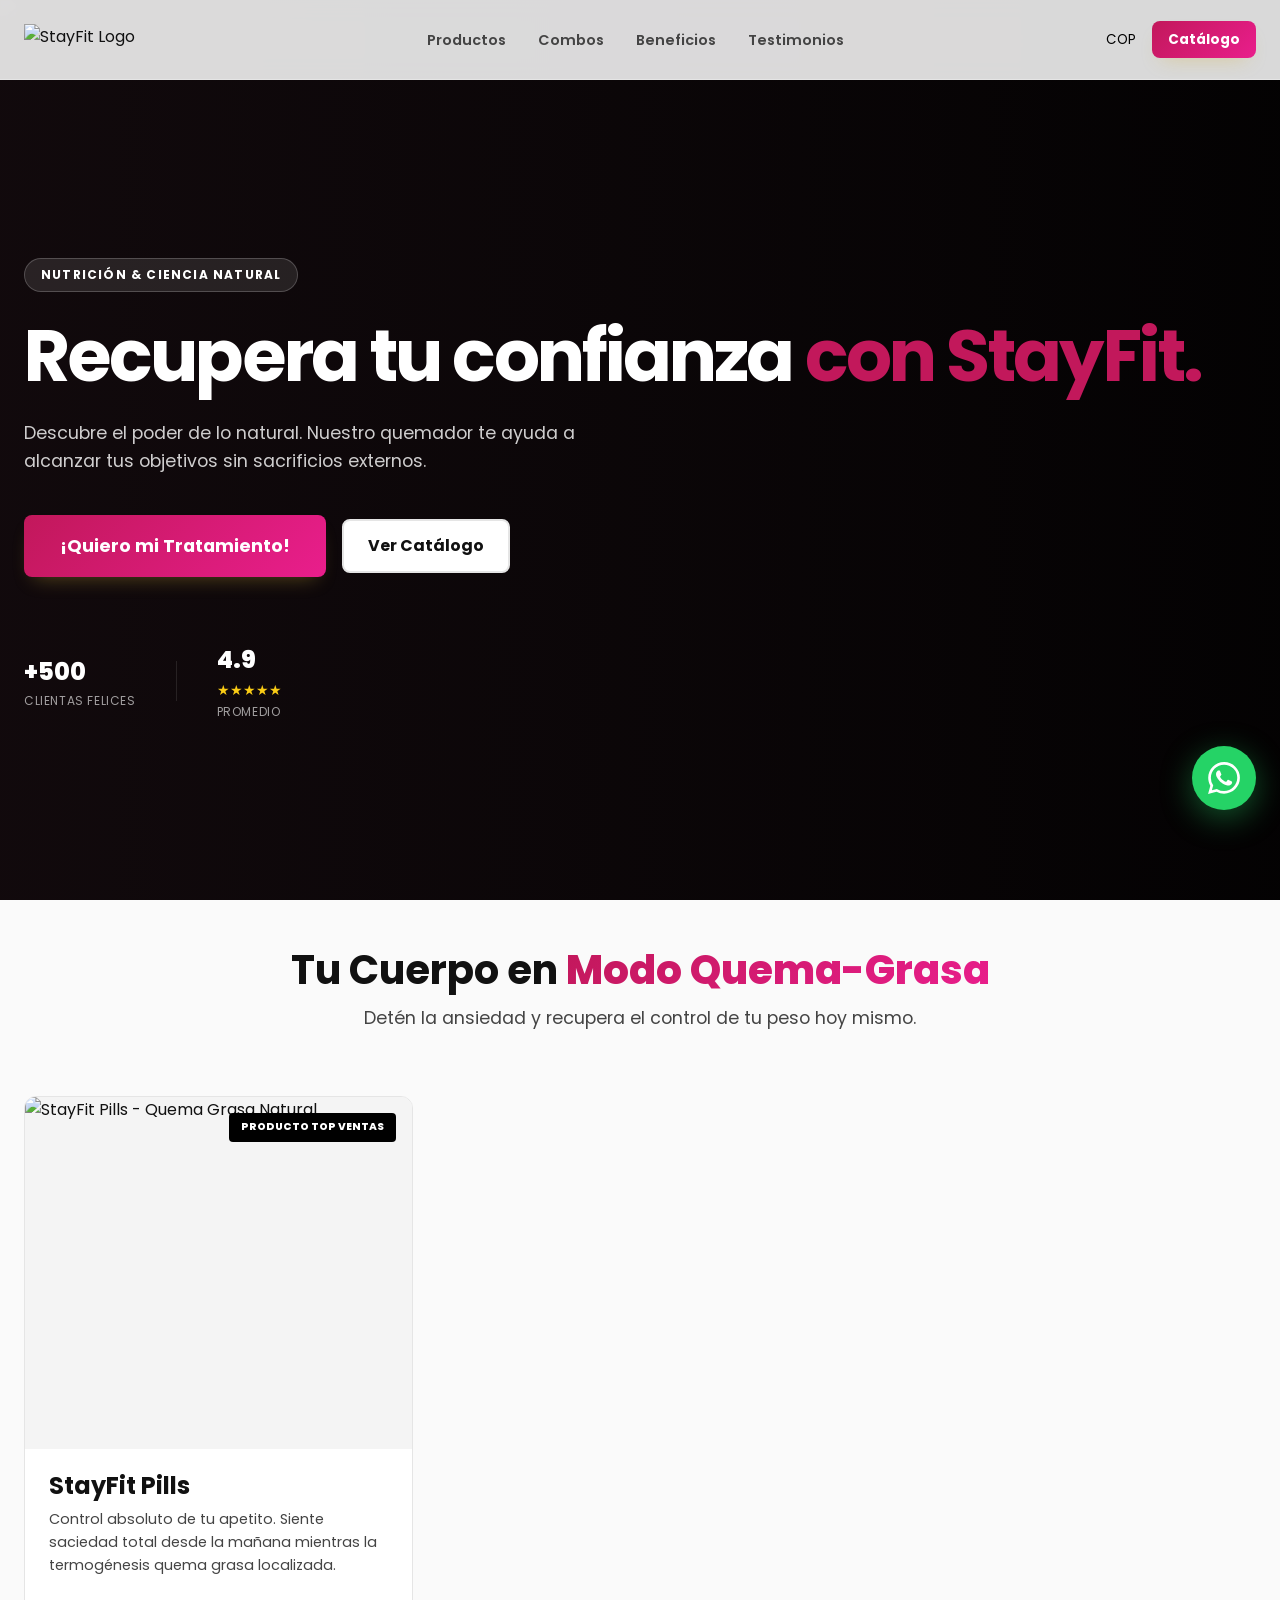
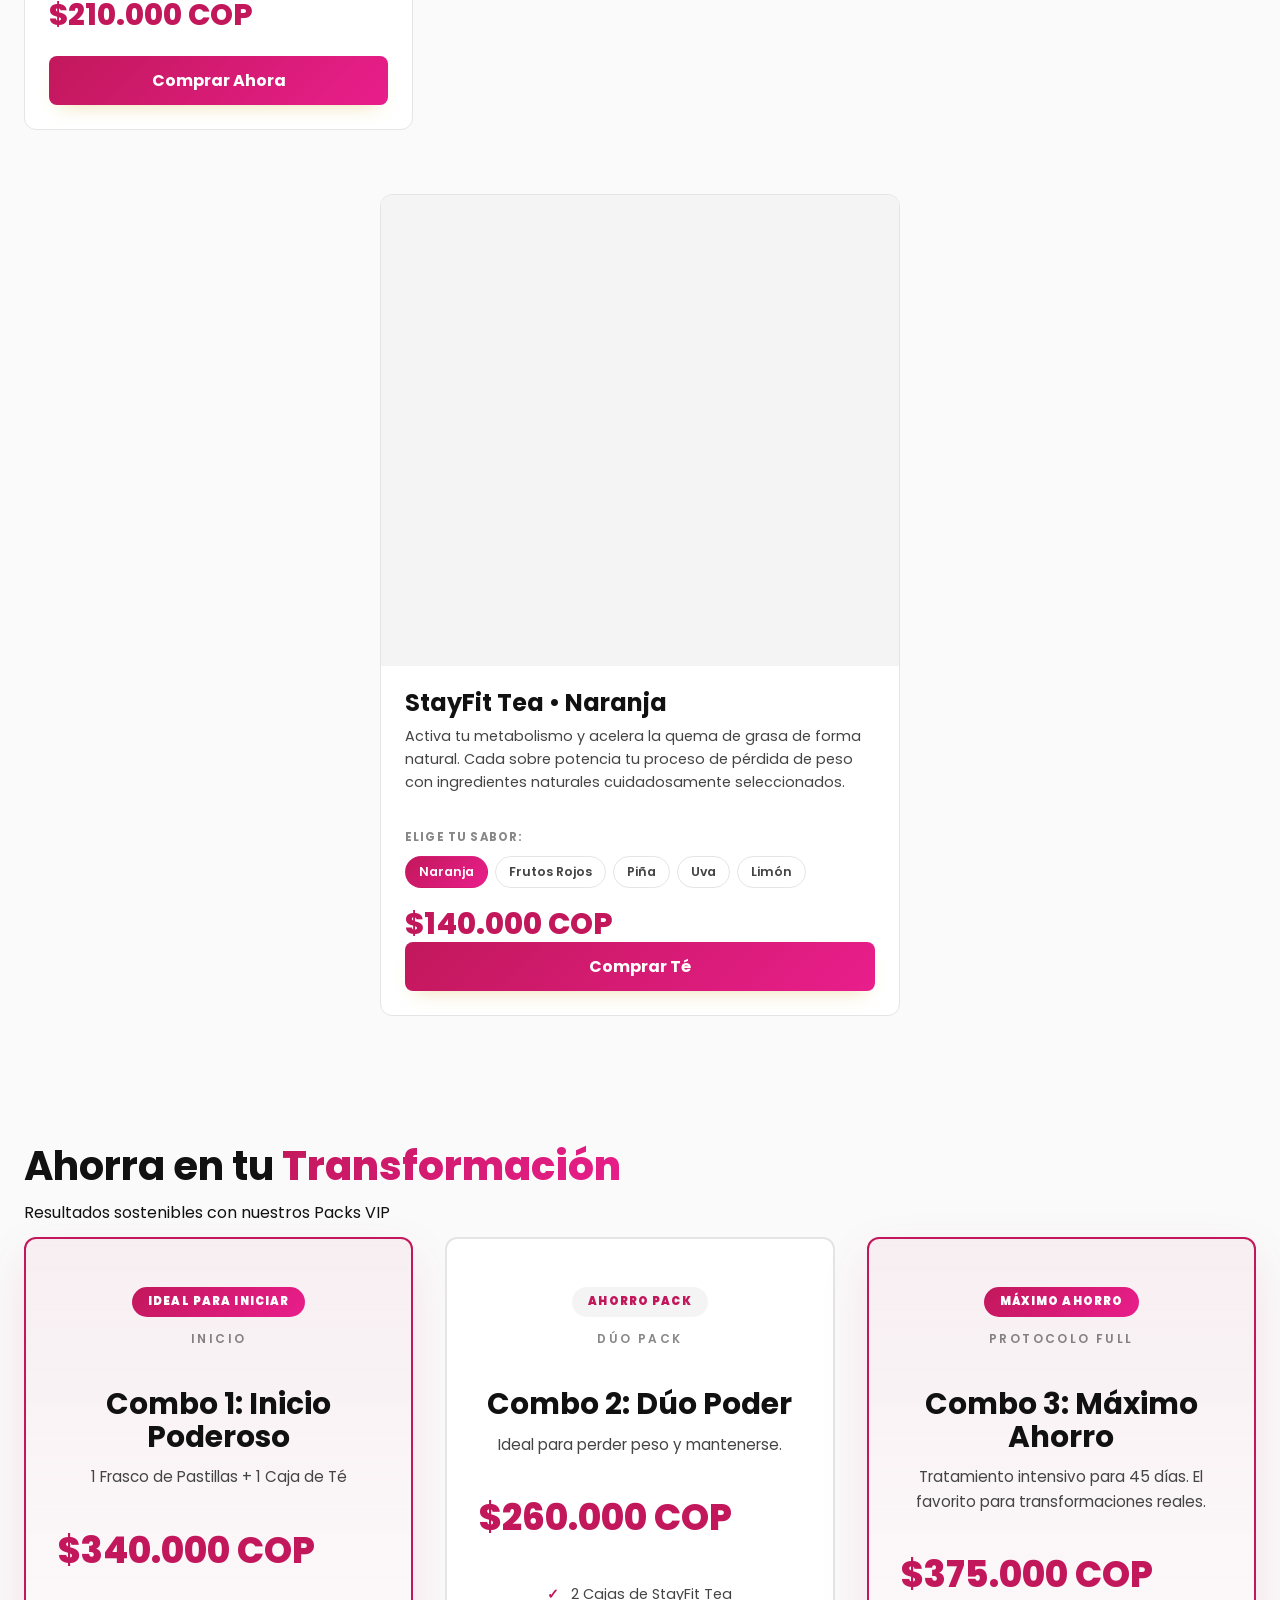
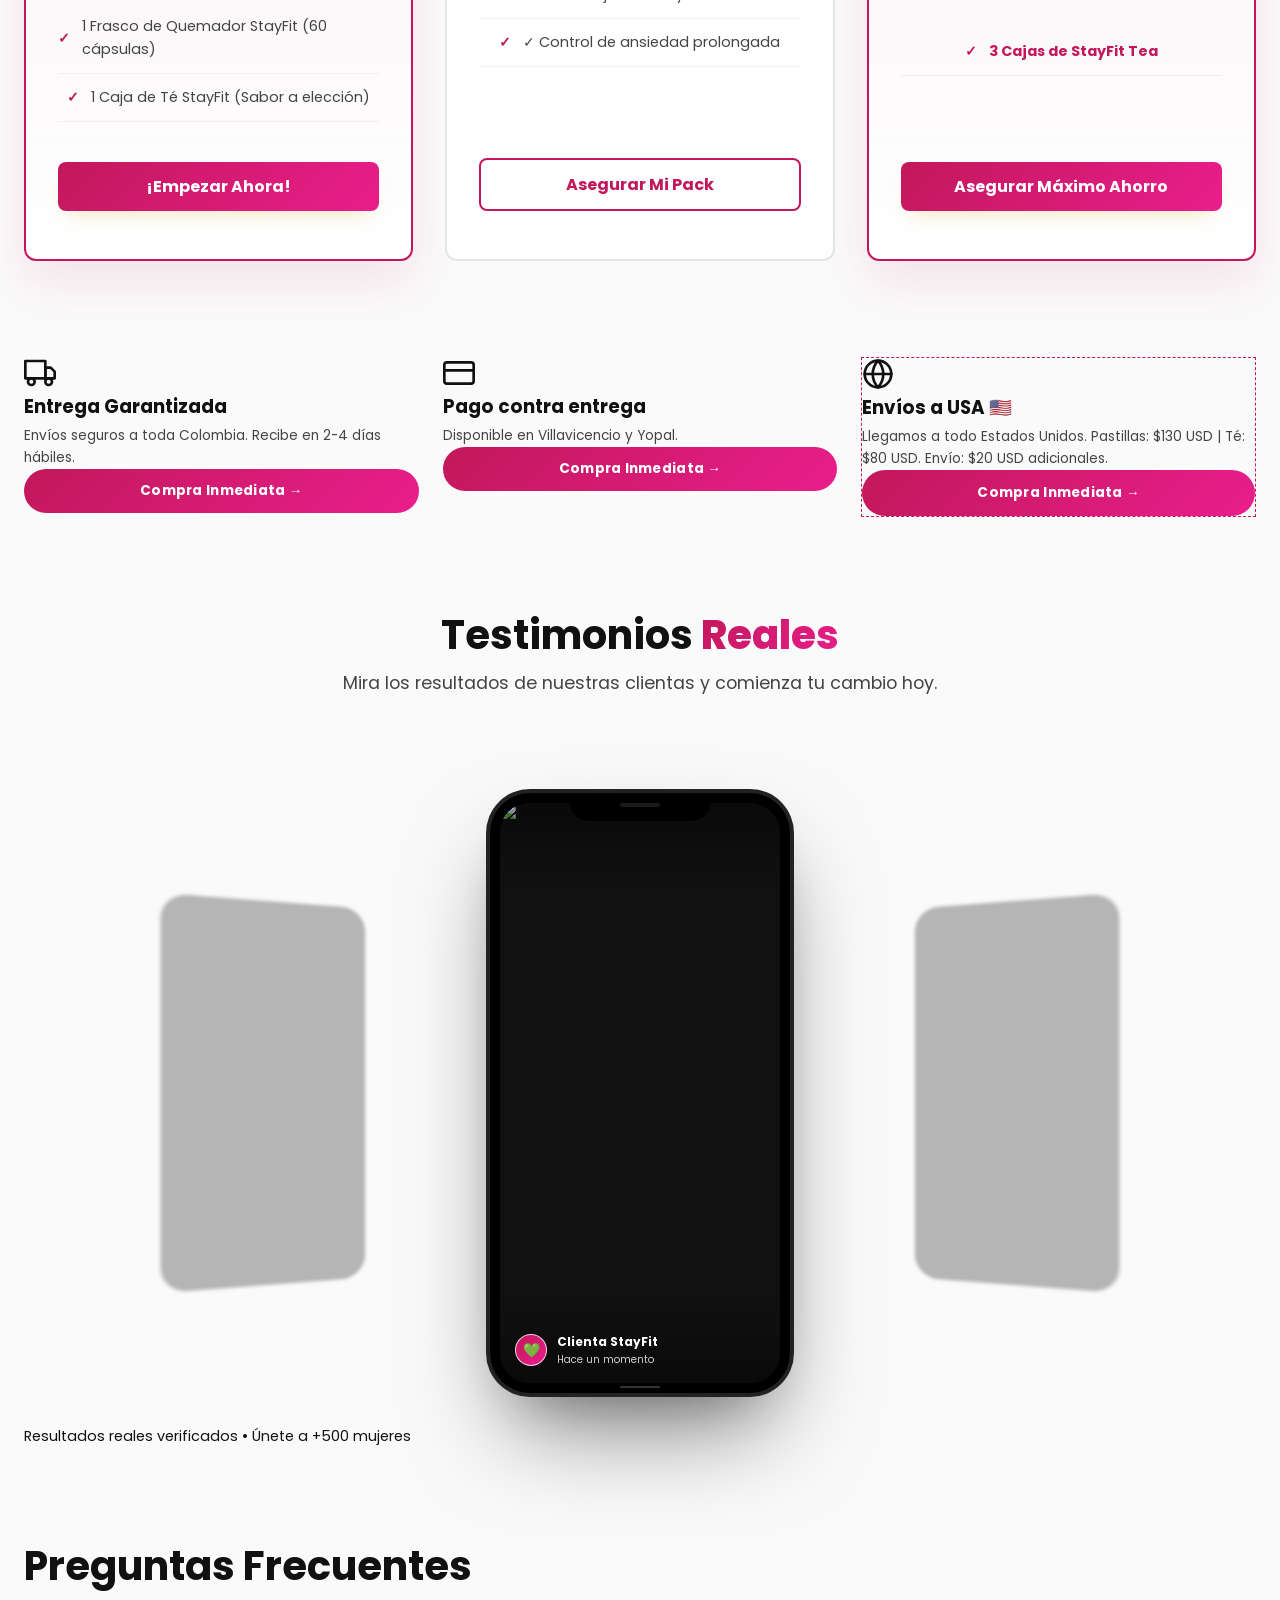
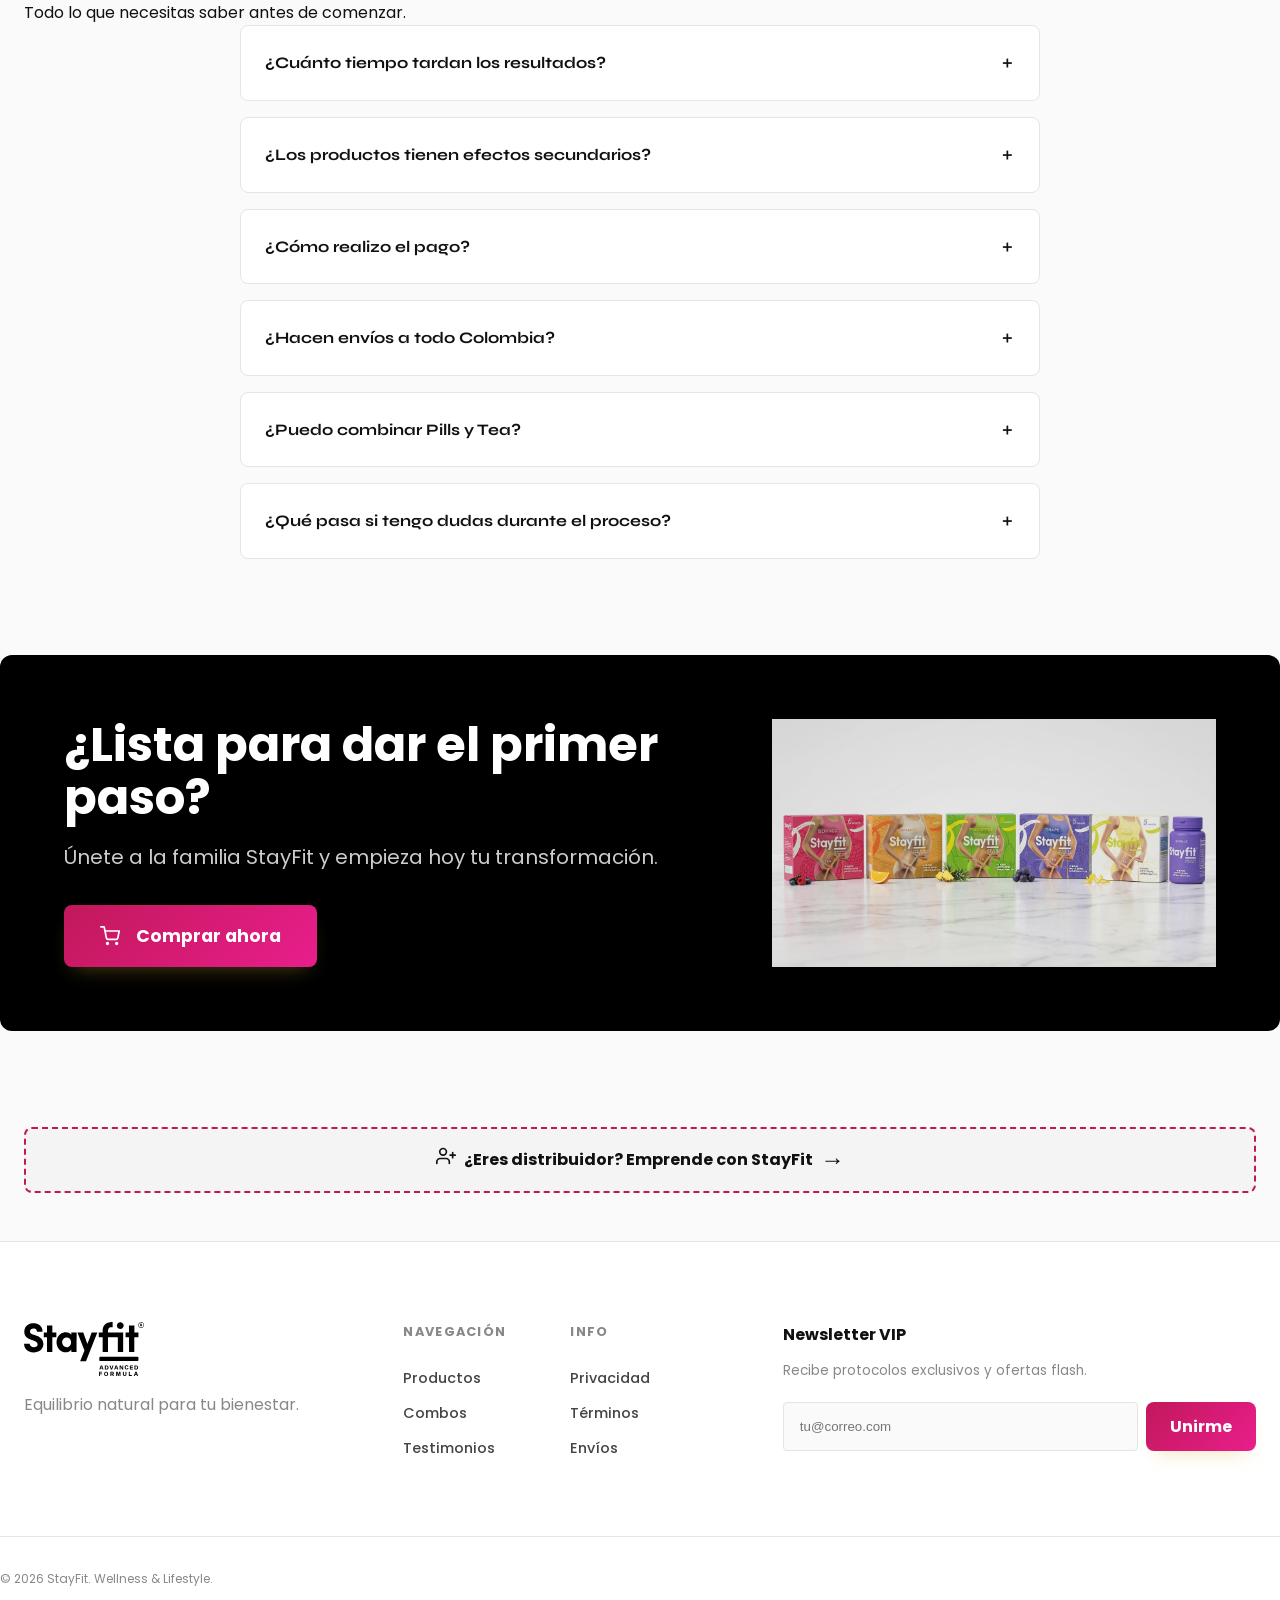
==== index.html @ b658afb8 "feat(ui): implement disruptive interactive 3D stack animation for testimonials" ====
<!DOCTYPE html>
<html lang="es" data-theme="light">
<head>
    <meta charset="UTF-8">
    <meta name="viewport" content="width=device-width, initial-scale=1.0">
    <title>StayFit — Tu Mejor Versión | Adelgaza de Forma Natural y Saludable</title>
    <meta name="description" content="StayFit: Fórmulas 100% naturales premium. Quema grasa, controla la ansiedad y mejora tu salud con nuestras pastillas y té quema grasa. Resultados garantizados.">
    <link rel="canonical" href="https://stayfit.co/">
    <link rel="alternate" hreflang="es-CO" href="https://stayfit.co/">
    <link rel="icon" href="data:image/svg+xml,<svg xmlns='http://www.w3.org/2000/svg' viewBox='0 0 100 100'><text y='.9em' font-size='90'>💚</text></svg>">
    
    <!-- Open Graph / Twitter Cards -->
    <meta property="og:title" content="StayFit — Tu Mejor Versión | Adelgaza de Forma Natural">
    <meta property="og:description" content="Fórmulas 100% naturales para la pérdida de peso. Quema grasa e inhibe el apetito de forma segura.">
    <meta property="og:image" content="https://stayfit.co/Media/Fotos%20de%20producto/pills_box.png">
    <meta property="og:url" content="https://stayfit.co/">
    <meta property="og:type" content="website">
    <meta name="twitter:card" content="summary_large_image">
    
    <!-- Structured Data (JSON-LD) -->
    <script type="application/ld+json">
    {
      "@context": "https://schema.org/",
      "@graph": [
        {
          "@type": "Organization",
          "@id": "https://stayfit.co/#organization",
          "name": "StayFit",
          "url": "https://stayfit.co",
          "logo": "https://stayfit.co/Media/Logos/logo_negro.png",
          "contactPoint": {
            "@type": "ContactPoint",
            "telephone": "+57-310-329-6863",
            "contactType": "customer service",
            "availableLanguage": ["Spanish"]
          },
          "sameAs": []
        },
        {
          "@type": "Product",
          "name": "StayFit Pills",
          "description": "Quemador de grasa localizada e inhibidor del apetito 100% natural.",
          "brand": { "@type": "Brand", "name": "StayFit" },
          "offers": {
            "@type": "Offer",
            "price": "210000",
            "priceCurrency": "COP",
            "availability": "https://schema.org/InStock",
            "url": "https://stayfit.co/#cat"
          }
        },
        {
          "@type": "Product",
          "name": "StayFit Tea",
          "description": "Quemador natural de grasa para acelerar el metabolismo y potenciar la pérdida de peso.",
          "brand": { "@type": "Brand", "name": "StayFit" },
          "offers": {
            "@type": "Offer",
            "price": "140000",
            "priceCurrency": "COP",
            "availability": "https://schema.org/InStock",
            "url": "https://stayfit.co/#cat"
          }
        }
      ]
    }
    </script>

    <!-- Meta Pixel Code (Placeholder for Future Implementation) -->
    <!--
    <script>
    !function(f,b,e,v,n,t,s)
    {if(f.fbq)return;n=f.fbq=function(){n.callMethod?
    n.callMethod.apply(n,arguments):n.queue.push(arguments)};
    if(!f._fbq)f._fbq=n;n.push=n;n.loaded=!0;n.version='2.0';
    n.queue=[];t=b.createElement(e);t.async=!0;
    t.src=v;s=b.getElementsByTagName(e)[0];
    s.parentNode.insertBefore(t,s)}(window, document,'script',
    'https://connect.facebook.net/en_US/fbevents.js');
    fbq('init', 'INSERT_YOUR_PIXEL_ID_HERE');
    fbq('track', 'PageView');
    </script>
    <noscript><img height="1" width="1" style="display:none"
    src="https://www.facebook.com/tr?id=INSERT_YOUR_PIXEL_ID_HERE&ev=PageView&noscript=1"
    /></noscript>
    -->
    <!-- End Meta Pixel Code -->
    <!-- Preconnect & Fonts -->
    <link rel="preconnect" href="https://fonts.googleapis.com">
    <link rel="preconnect" href="https://fonts.gstatic.com" crossorigin>
    <link href="https://fonts.googleapis.com/css2?family=Poppins:wght@400;500;600;700;800&display=swap" rel="stylesheet">
    <style>
        /* Fallback forcé si no carga la fuente */
        body, h1, h2, h3, h4, h5, h6, p, span, div, a, button {
            font-family: 'Poppins', -apple-system, BlinkMacSystemFont, 'Segoe UI', Roboto, sans-serif !important;
        }
    </style>
    
    <!-- Styles -->
    <link rel="stylesheet" href="globals.css?v=10.0.0">
    <link rel="preload" as="image" href="Media/Fotos de producto/pills_box.png">
</head>
<body>
    <!-- Fallback: immediately show page if JS fails -->
    <style>
        .page-loader { display: none !important; }
        body { overflow: auto !important; height: auto !important; }
    </style>

    <!-- SEO Header (Hidden) -->
    <h1 class="sr-only">StayFit: Fórmulas Naturales para Pérdida de Peso y Bienestar — Té y Cápsulas</h1>

    <!-- Premium Loader -->
    <div class="page-loader" id="page-loader" aria-hidden="true">
        <div class="pl-bg">
            <img src="Media/Logos/logo_negro.svg" alt="StayFit" class="pl-logo" width="160" height="72">
            <div class="pl-progress-wrap">
                <div class="pl-progress" id="pl-progress"></div>
            </div>
            <div class="pl-percentage" id="pl-percentage">0%</div>
        </div>
    </div>

    <!-- Header Navigation -->
    <header class="header-main" id="main-header">
        <div class="container header-container">
            <a href="/" class="header-logo-link" aria-label="StayFit Inicio">
                <img src="Media/Logos/logo_negro.svg" class="header-logo" alt="StayFit Logo" width="140" height="63">
            </a>
            
            <nav class="header-nav" aria-label="Navegación principal">
                <ul class="nav-list">
                    <li><a href="#cat">Productos</a></li>
                    <li><a href="#combos">Combos</a></li>
                    <li><a href="#beneficios">Beneficios</a></li>
                    <li><a href="#testi">Testimonios</a></li>
                </ul>
            </nav>
            
            <div class="header-tools">
                <button id="currency-toggle" class="btn-tool" aria-label="Cambiar moneda">COP</button>
                <a href="#cat" class="btn btn-primary btn-sm" aria-label="Ir al catálogo">Catálogo</a>
            </div>
        </div>
    </header>

    <!-- Failsafe: Inline Logic to Ensure Toggle Works Even if Modules Fail -->
    <script>
        (function() {
            const btn = document.getElementById('currency-toggle');
            if (!btn) return;

            // Immediate initial state
            const current = localStorage.getItem('sf_currency') || 'COP';
            btn.innerText = current;

            btn.addEventListener('click', function(e) {
                e.preventDefault();
                const now = btn.innerText.trim();
                const next = now === 'COP' ? 'USD' : 'COP';
                
                console.log('StayFit [Failsafe]: Toggle ->', next);
                btn.innerText = next;
                localStorage.setItem('sf_currency', next);

                // If Billing module is loaded, use it. Otherwise, do a quick manual update.
                if (window.Billing && typeof window.Billing.setCurrency === 'function') {
                    window.Billing.setCurrency(next);
                } else {
                    // Manual mini-update if module hasn't loaded
                    document.querySelectorAll('[data-amount-cop]').forEach(el => {
                        const cop = el.getAttribute('data-amount-cop');
                        const usd = el.getAttribute('data-amount-usd');
                        
                        let formatted = (next === 'COP') ? 
                            '$' + Number(cop).toLocaleString('es-CO') : 
                            '$' + Number(usd).toLocaleString('en-US');
                        
                        // Determine how to wrap it based on class
                        if (el.classList.contains('price-main') || el.classList.contains('combo-price') || el.classList.contains('price-strikethrough')) {
                            el.innerHTML = formatted + ' <small>' + next + '</small>';
                        } else {
                             el.innerHTML = formatted + ' ' + next;
                        }
                    });
                }
            });
        })();
    </script>

    <main>
        <!-- Hero: Visual Excellence & CRO -->
        <section class="hero-immersive" id="home">
            <div class="hero-bg">
                <img src="Media/Fotos de producto/productos_all.png" alt="Catálogo Completo StayFit Premium" width="1200" height="800" fetchpriority="high">
            </div>
            <div class="container hero-container">
        <article class="hero-content reveal">
            <span class="hero-tag">NUTRICIÓN & CIENCIA NATURAL</span>
            <h1 class="hero-title">Recupera tu confianza <span class="text-brand">con StayFit.</span></h1>
            <p class="hero-desc">
                Descubre el poder de lo natural. Nuestro quemador te ayuda a alcanzar tus objetivos sin sacrificios externos.
            </p>
            <div class="hero-actions">
                <button onclick="openModal('Tratamiento StayFit', 210000, '💊')" 
                        class="btn btn-primary btn-lg btn-pulse" 
                        id="cta-hero">
                    ¡Quiero mi Tratamiento!
                </button>
                <a href="#cat" class="btn btn-outline" style="border-width: 2px; font-weight: 700;">Ver Catálogo</a>
            </div>
        </article>

<!-- Social Proof Bar -->
                <div class="social-proof-bar reveal delay-1" aria-label="Prueba social">
                    <div class="sp-item">
                        <span class="sp-number" data-count="+500">+500</span>
                        <span class="sp-label">clientas felices</span>
                    </div>
                    <div class="sp-divider" aria-hidden="true"></div>
                    <div class="sp-item">
                        <span class="sp-number" data-count="4.9">4.9</span>
                        <span class="sp-stars" aria-label="5 estrellas">★★★★★</span>
                        <span class="sp-label">promedio</span>
                    </div>
                </div>
        </div>
    </section>

        <!-- Products Section: Semantic Article Cards -->
        <section class="section-products section-padding" id="cat">
            <div class="container">
                <header class="section-header reveal">
                    <div class="header-line">
                        <h2 class="section-title">Tu Cuerpo en <span class="text-gradient">Modo Quema-Grasa</span></h2>
                    </div>
                    <p class="section-lead">Detén la ansiedad y recupera el control de tu peso hoy mismo.</p>
                </header>

                <div class="product-grid">
                    <article class="product-card reveal delay-1">
                        <div class="product-visual">
                            <img src="Media/Fotos de producto/pills_bottle.png" alt="StayFit Pills - Quema Grasa Natural" loading="eager">
                            <span class="card-badge accent">PRODUCTO TOP VENTAS</span>
                        </div>
                        <div class="product-body">
                            <h3 class="product-name">StayFit Pills</h3>
                            <p class="product-description">Control absoluto de tu apetito. Siente saciedad total desde la mañana mientras la termogénesis quema grasa localizada.</p>
                            <div class="product-price">
                                <div class="price-main" data-amount-cop="210000" data-amount-usd="130">$210.000 COP</div>
                            </div>
                            <button onclick="openModal('StayFit Pills', 210000, '💊')" class="btn btn-primary btn-full">Comprar Ahora</button>
                        </div>
                    </article>

                    <!-- StayFit Tea — Flavor Selector Card -->
                    <article class="product-card tea-selector-card reveal delay-2">
                        <div class="product-visual">
                            <img id="tea-img" src="Media/Fotos de producto/te_naranja.png" alt="StayFit Tea Naranja" loading="lazy">
                        </div>
                        <div class="product-body">
                            <h3 class="product-name">StayFit Tea <span id="tea-flavor-name">• Naranja</span></h3>
                            <p class="product-description">Activa tu metabolismo y acelera la quema de grasa de forma natural. Cada sobre potencia tu proceso de pérdida de peso con ingredientes naturales cuidadosamente seleccionados.</p>
                            <div class="flavor-selector" aria-label="Seleccionar sabor de té">
                                <span class="flavor-label">Elige tu sabor:</span>
                                <div class="flavor-options">
                                    <button class="flavor-btn active" data-flavor="Naranja" data-img="Media/Fotos de producto/te_naranja.png" onclick="selectFlavor(this)">Naranja</button>
                                    <button class="flavor-btn" data-flavor="Frutos Rojos" data-img="Media/Fotos de producto/te_rojo.png" onclick="selectFlavor(this)">Frutos Rojos</button>
                                    <button class="flavor-btn" data-flavor="Piña" data-img="Media/Fotos de producto/te_verde.png" onclick="selectFlavor(this)">Piña</button>
                                    <button class="flavor-btn" data-flavor="Uva" data-img="Media/Fotos de producto/te_morado.png" onclick="selectFlavor(this)">Uva</button>
                                    <button class="flavor-btn" data-flavor="Limón" data-img="Media/Fotos de producto/te_blanco.png" onclick="selectFlavor(this)">Limón</button>
                                </div>
                            </div>
                            <div class="price-main" data-amount-cop="140000" data-amount-usd="80">$140.000 COP</div>
                            <button onclick="openModal('StayFit Tea ' + document.getElementById('tea-flavor-name').textContent, 140000, '🍵')" class="btn btn-primary btn-full">Comprar Té</button>
                        </div>
                    </article>

                </div>
            </div>
        </section>

        <!-- Combos & Promotions -->
        <section class="section-combos section-padding" id="combos">
            <div class="container">
                <div class="text-center reveal mt-16" style="margin-bottom: 12px;">
                    <h2 class="section-title">Ahorra en tu <span class="text-gradient">Transformación</span></h2>
                    <div class="savings-badge" style="margin-bottom: 8px;">
                        <span class="savings-text">Resultados sostenibles con nuestros Packs VIP</span>
                    </div>
                </div>

                <div class="combos-grid">
                    <article class="combo-card reveal delay-1 featured">
                        <div class="combo-header">
                            <span class="combo-tag accent">IDEAL PARA INICIAR</span>
                            <span class="combo-subtitle">INICIO</span>
                        </div>
                        <h3 class="combo-name">Combo 1: Inicio Poderoso</h3>
                        <p class="combo-desc">1 Frasco de Pastillas + 1 Caja de Té</p>
                        <div class="combo-price" data-amount-cop="340000" data-amount-usd="200">$340.000 COP</div>
                        <ul class="combo-features">
                            <li>1 Frasco de Quemador StayFit (60 cápsulas)</li>
                            <li>1 Caja de Té StayFit (Sabor a elección)</li>
                        </ul>
                        <button onclick="openModal('Combo 1 (Mix Inicial)', 340000, '🎁')" class="btn btn-primary btn-full mt-auto">¡Empezar Ahora!</button>
                    </article>

                    <article class="combo-card reveal delay-2">
                        <div class="combo-header">
                            <span class="combo-tag">AHORRO PACK</span>
                            <span class="combo-subtitle">DÚO PACK</span>
                        </div>
                        <h3 class="combo-name">Combo 2: Dúo Poder</h3>
                        <p class="combo-desc">Ideal para perder peso y mantenerse.</p>
                        <div class="combo-price" data-amount-cop="260000" data-amount-usd="160">$260.000 COP</div>
                        <ul class="combo-features">
                            <li>2 Cajas de StayFit Tea</li>
                            <li>✓ Control de ansiedad prolongada</li>
                        </ul>
                        <button onclick="openModal('Combo 2 (Dúo Poder)', 260000, '🔥')" class="btn btn-secondary btn-full mt-auto">Asegurar Mi Pack</button>
                    </article>

                    <article class="combo-card reveal delay-3 featured">
                        <div class="combo-header">
                            <span class="combo-tag accent">MÁXIMO AHORRO</span>
                            <span class="combo-subtitle">PROTOCOLO FULL</span>
                        </div>
                        <h3 class="combo-name">Combo 3: Máximo Ahorro</h3>
                        <p class="combo-desc">Tratamiento intensivo para 45 días. El favorito para transformaciones reales.</p>
                        <div class="combo-price" data-amount-cop="375000" data-amount-usd="230">$375.000 COP</div>
                        <ul class="combo-features">
                            <li style="font-weight: 700; color: var(--brand-primary);">3 Cajas de StayFit Tea</li>
                        </ul>
                        <button onclick="openModal('Combo 3 (Máximo Ahorro)', 375000, '✨')" class="btn btn-primary btn-full mt-auto">Asegurar Máximo Ahorro</button>
                    </article>
                </div>
            </div>
        </section>

        <!-- Bento Trust Section -->
        <section class="section-bento section-padding" id="beneficios">
            <div class="container">
                <div class="bento-grid bento-grid-3">
                    <article class="bento-item reveal delay-1" style="--bento-bg: var(--bento-peach);">
                        <div class="bento-icon">
                            <svg xmlns="http://www.w3.org/2000/svg" width="32" height="32" viewBox="0 0 24 24" fill="none" stroke="currentColor" stroke-width="2" stroke-linecap="round" stroke-linejoin="round"><rect x="1" y="3" width="15" height="13"/><polygon points="16 8 20 8 23 11 23 16 16 16 16 8"/><circle cx="5.5" cy="18.5" r="2.5"/><circle cx="18.5" cy="18.5" r="2.5"/></svg>
                        </div>
                        <h3 class="bento-title">Entrega Garantizada</h3>
                        <p>Envíos seguros a toda Colombia. Recibe en 2-4 días hábiles.</p>
                        <button onclick="openModal('Tratamiento StayFit', 210000, '🚚')" class="bento-cta">Compra Inmediata →</button>
                    </article>
                    <article class="bento-item reveal delay-2" style="--bento-bg: var(--bento-mint);">
                        <div class="bento-icon">
                            <svg xmlns="http://www.w3.org/2000/svg" width="32" height="32" viewBox="0 0 24 24" fill="none" stroke="currentColor" stroke-width="2" stroke-linecap="round" stroke-linejoin="round"><rect x="1" y="4" width="22" height="16" rx="2" ry="2"/><line x1="1" y1="10" x2="23" y2="10"/></svg>
                        </div>
                        <h3 class="bento-title">Pago contra entrega</h3>
                        <p>Disponible en Villavicencio y Yopal.</p>
                        <button onclick="openModal('Tratamiento StayFit', 210000, '🛒')" class="bento-cta">Compra Inmediata →</button>
                    </article>
                    <article class="bento-item reveal delay-4" style="--bento-bg: var(--bento-lilac); border: 1px dashed var(--brand-primary);">
                        <div class="bento-icon">
                            <svg xmlns="http://www.w3.org/2000/svg" width="32" height="32" viewBox="0 0 24 24" fill="none" stroke="currentColor" stroke-width="2" stroke-linecap="round" stroke-linejoin="round"><circle cx="12" cy="12" r="10"/><line x1="2" y1="12" x2="22" y2="12"/><path d="M12 2a15.3 15.3 0 0 1 4 10 15.3 15.3 0 0 1-4 10 15.3 15.3 0 0 1-4-10 15.3 15.3 0 0 1 4-10z"/></svg>
                        </div>
                        <h3 class="bento-title">Envíos a USA 🇺🇸</h3>
                        <p>Llegamos a todo Estados Unidos. Pastillas: $130 USD | Té: $80 USD. Envío: $20 USD adicionales.</p>
                        <a href="https://wa.me/573172691600?text=Hola,%20quiero%20hacer%20un%20pedido%20desde%20Estados%20Unidos" target="_blank" class="bento-cta">Compra Inmediata →</a>
                    </article>
                </div>
            </div>
        </section>

        <!-- Testimonials Section: Smartphone Interactive Slider -->
        <section class="section-testimonials section-padding" id="testi">
            <div class="container">
                <header class="section-header reveal">
                    <h2 class="section-title">Testimonios <span class="text-gradient">Reales</span></h2>
                    <p class="section-lead">Mira los resultados de nuestras clientas y comienza tu cambio hoy.</p>
                </header>
                
                <div class="testi-smartphone-wrapper reveal">
                    <div class="smartphone-case">
                        <div class="smartphone-bezel">
                            <div class="smartphone-speaker"></div>
                        </div>
                        <div class="smartphone-screen">
                            <div class="testimonial-track" id="testimonial-track">
                                <!-- Imágenes -->
                                <div class="testi-slide">
                                    <img src="Media/Testimonios/testi_img_1.jpg" alt="Testimonio StayFit 1" loading="lazy">
                                </div>
                                <div class="testi-slide">
                                    <img src="Media/Testimonios/testi_img_2.jpg" alt="Testimonio StayFit 2" loading="lazy">
                                </div>
                                <div class="testi-slide">
                                    <img src="Media/Testimonios/testi_img_3.jpg" alt="Testimonio StayFit 3" loading="lazy">
                                </div>
                                <div class="testi-slide">
                                    <img src="Media/Testimonios/testi_img_4.jpg" alt="Testimonio StayFit 4" loading="lazy">
                                </div>
                                <div class="testi-slide">
                                    <img src="Media/Testimonios/testi_img_5.png" alt="Testimonio StayFit 5" loading="lazy">
                                </div>
                                <div class="testi-slide">
                                    <img src="Media/Testimonios/testi_img_6.png" alt="Testimonio StayFit 6" loading="lazy">
                                </div>
                                <!-- Videos -->
                                <div class="testi-slide">
                                    <video src="Media/Testimonios/testi_vid_1.mp4" autoplay muted loop playsinline></video>
                                </div>
                                <div class="testi-slide">
                                    <video src="Media/Testimonios/testi_vid_2.mp4" autoplay muted loop playsinline></video>
                                </div>
                                <div class="testi-slide">
                                    <video src="Media/Testimonios/testi_vid_3.mp4" autoplay muted loop playsinline></video>
                                </div>
                            </div>
                            
                            <!-- Slider Overlay UI -->
                            <div class="testi-overlay-ui">
                                <div class="testi-progress-bars" id="testi-progress-bars">
                                    <!-- Progress bars will be injected by JS -->
                                </div>
                                <div class="testi-user-info">
                                    <div class="testi-avatar">💚</div>
                                    <div class="testi-meta">
                                        <span class="testi-name">Clienta StayFit</span>
                                        <span class="testi-status">Hace un momento</span>
                                    </div>
                                </div>
                            </div>
                        </div>
                        <div class="smartphone-button"></div>
                    </div>
                </div>

                <div class="text-center mt-12 reveal">
                    <p class="text-muted" style="font-size: 0.9rem;">Resultados reales verificados • Únete a +500 mujeres</p>
                </div>
            </div>
        </section>

        <!-- FAQ Section - Responder objeciones -->
        <section class="section-faq section-padding" id="faq">
            <div class="container">
                <header class="text-center reveal">
                    <h2 class="section-title">Preguntas Frecuentes</h2>
                    <p class="section-subtitle">Todo lo que necesitas saber antes de comenzar.</p>
                </header>
                <div class="faq-grid reveal delay-1">
                    <details class="faq-item">
                        <summary>¿Cuánto tiempo tardan los resultados?</summary>
                        <div class="faq-answer">
                            <p>La mayoría de nuestras clientas comienzan a ver resultados desde la primera semana de uso. Los cambios más significativos se observan entre la segunda y cuarta semana, especialmente cuando se combina con una alimentación equilibrada y ejercicio moderado.</p>
                        </div>
                    </details>
                    <details class="faq-item">
                        <summary>¿Los productos tienen efectos secundarios?</summary>
                        <div class="faq-answer">
                            <p>StayFit está formulado con ingredientes 100% naturales y es seguro para el consumo diario. No contiene hormonas sintéticas ni estimulantes peligrosos. Sin embargo, si estás embarazada, lactando o tienes alguna condición médica, te recomendamos consultar con tu médico antes de usar cualquier quemador.</p>
                        </div>
                    </details>
                    <details class="faq-item">
                        <summary>¿Cómo realizo el pago?</summary>
                        <div class="faq-answer">
                            <p>Para tu comodidad, manejamos diversos canales oficiales:</p>
                            <ul>
                                <li><strong>Transferencia Bancolombia:</strong> Disponible para todo el país.</li>
                                <li><strong>Nequi:</strong> Transferencia inmediata.</li>
                                <li><strong>Pago contra entrega:</strong> Disponible únicamente en Villavicencio y Yopal. Resto del país previo pago.</li>
                            </ul>
                            <p>Solicita los datos actuales de transferencia directamente con tu asesor por WhatsApp.</p>
                        </div>
                    </details>
                    <details class="faq-item">
                        <summary>¿Hacen envíos a todo Colombia?</summary>
                        <div class="faq-answer">
                            <p>Sí, enviamos a todo el territorio nacional. Los envíos tardan 2-4 días hábiles a las principales ciudades y 3-6 días a zonas rurales. El costo de envío varía según tu ubicación y se confirma al realizar el pedido.</p>
                        </div>
                    </details>
                    <details class="faq-item">
                        <summary>¿Puedo combinar Pills y Tea?</summary>
                        <div class="faq-answer">
                            <p>No se deben combinar. La recomendación es iniciar con el té, que es de fácil adaptación, y posterior a terminarlo se inicia con las pastillas hasta finalizar el tratamiento.</p>
                        </div>
                    </details>

                    <details class="faq-item">
                        <summary>¿Qué pasa si tengo dudas durante el proceso?</summary>
                        <div class="faq-answer">
                            <p>A diferencia de otras marcas, no te dejamos sola. Al adquirir StayFit, tienes acceso a nuestro canal de WhatsApp donde resolvemos tus dudas sobre dosis, alimentación y cómo potenciar tus resultados cada vez que lo necesites.</p>
                        </div>
                    </details>
                </div>
            </div>
        </section>

        <section class="section-final-cta section-padding reveal">
            <div class="container cta-container">
                <div class="cta-layout-wrapper">
                    <div class="cta-content">
                        <h2>¿Lista para dar el primer paso?</h2>
                        <p>Únete a la familia StayFit y empieza hoy tu transformación.</p>
                        <button onclick="openModal('Combo 1 (Mix Inicial)', 340000, '✨')" class="btn btn-primary btn-lg btn-pulse">
                            <svg xmlns="http://www.w3.org/2000/svg" width="20" height="20" viewBox="0 0 24 24" fill="none" stroke="currentColor" stroke-width="2" stroke-linecap="round" stroke-linejoin="round" style="margin-right: 8px;"><circle cx="9" cy="21" r="1"/><circle cx="20" cy="21" r="1"/><path d="M1 1h4l2.68 13.39a2 2 0 0 0 2 1.61h9.72a2 2 0 0 0 2-1.61L23 6H6"/></svg>
                            Comprar ahora
                        </button>
                    </div>
                    <div class="cta-visual">
                        <img src="Media/Fotos de producto/imagen con todos los productos.png" alt="Gama de productos StayFit" width="500" height="350" loading="lazy">
                    </div>
                </div>
            </div>
        </section>

        <!-- Wholesale Section (Collapsible - FIX 2) -->
        <section class="section-wholesale section-padding" id="mayoristas">
            <div class="container">
                <details class="wholesale-details">
                    <summary class="btn btn-distributor">
                        <span class="distributor-icon">
                            <svg xmlns="http://www.w3.org/2000/svg" width="20" height="20" viewBox="0 0 24 24" fill="none" stroke="currentColor" stroke-width="2" stroke-linecap="round" stroke-linejoin="round"><path d="M16 21v-2a4 4 0 0 0-4-4H5a4 4 0 0 0-4 4v2"/><circle cx="8.5" cy="7" r="4"/><line x1="20" y1="8" x2="20" y2="14"/><line x1="23" y1="11" x2="17" y2="11"/></svg>
                        </span>
                        <span class="distributor-text">¿Eres distribuidor? Emprende con StayFit</span>
                        <span class="distributor-arrow">→</span>
                    </summary>
                    <div class="wholesale-content">
                        <header class="text-center" style="margin-top: 40px;">
                            <h2 class="section-title">Programa de Distribuidores</h2>
                            <p class="section-subtitle">Inicia tu negocio y obtén excelentes márgenes de ganancia con ventas corporativas.</p>
                        </header>
                        <div class="product-grid" style="margin-top: 32px;">
                            <div class="bento-item" style="--bento-bg: var(--bento-mint);">
                                <div class="bento-icon">
                                    <svg xmlns="http://www.w3.org/2000/svg" width="28" height="28" viewBox="0 0 24 24" fill="none" stroke="currentColor" stroke-width="2"><path d="M10.5 20.5L3.5 13.5C2.12 12.12 2.12 9.88 3.5 8.5L8.5 3.5C9.88 2.12 12.12 2.12 13.5 3.5L20.5 10.5C21.88 11.88 21.88 14.12 20.5 15.5L15.5 20.5C14.12 21.88 11.88 21.88 10.5 20.5Z"/><path d="M8.5 8.5L15.5 15.5"/></svg>
                                </div>
                                <h3>StayFit Pills</h3>
                                <p>Alta rentabilidad y márgenes preferenciales para ventas al por mayor.</p>
                                <p>Rotación acelerada con demanda comprobada.</p>
                            </div>
                            <div class="bento-item" style="--bento-bg: var(--bento-peach);">
                                <div class="bento-icon">
                                    <svg xmlns="http://www.w3.org/2000/svg" width="28" height="28" viewBox="0 0 24 24" fill="none" stroke="currentColor" stroke-width="2"><path d="M17 8h1a4 4 0 1 1 0 8h-1"/><path d="M3 8h14v9a4 4 0 0 1-4 4H7a4 4 0 0 1-4-4V8z"/><line x1="6" y1="1" x2="6" y2="4"/><line x1="10" y1="1" x2="10" y2="4"/><line x1="14" y1="1" x2="14" y2="4"/></svg>
                                </div>
                                <h3>StayFit Tea</h3>
                                <p>El acompañante perfecto para maximizar resultados.</p>
                                <p>Contáctanos para conocer nuestros paquetes y comienza a escalar ingresos.</p>
                            </div>
                        </div>
                        <div class="text-center" style="margin-top: 32px;">
                            <a href="https://wa.me/573103296863?text=Hola%2C%20quiero%20informaci%C3%B3n%20de%20precios%20mayoristas" target="_blank" class="btn btn-primary">Hablar con un asesor comercial 📦</a>
                        </div>
                    </div>
                </details>
            </div>
        </section>
    </main>

    <!-- Semantic Footer -->
    <footer class="footer-main">
        <div class="container footer-grid">
            <div class="footer-brand">
                <img src="Media/Logos/Logo negro.svg" alt="StayFit Logo" width="120" height="54" class="footer-logo" loading="lazy">
                <p>Equilibrio natural para tu bienestar.</p>
            </div>
            <nav class="footer-links" aria-label="Enlaces del pie de página">
                <div class="footer-col">
                    <h4>Navegación</h4>
                    <a href="#cat">Productos</a>
                    <a href="#combos">Combos</a>
                    <a href="#testi">Testimonios</a>
                </div>
                <div class="footer-col">
                    <h4>Info</h4>
                    <a href="/privacidad" class="link-disabled" aria-disabled="true">Privacidad</a>
                    <a href="/terminos" class="link-disabled" aria-disabled="true">Términos</a>
                    <a href="/envios" class="link-disabled" aria-disabled="true">Envíos</a>
                </div>
            </nav>
            <div class="footer-news">
                <h4>Newsletter VIP</h4>
                <p>Recibe protocolos exclusivos y ofertas flash.</p>
                <form class="footer-form" id="newsletter-form">
                    <div class="input-group">
                        <label for="f-email" class="sr-only">Tu correo electrónico</label>
                        <input type="email" id="f-email" placeholder="tu@correo.com" required>
                        <button type="submit" class="btn btn-primary">Unirme</button>
                    </div>
                </form>
            </div>
        </div>
        <div class="footer-bottom text-center">
            <p>&copy; 2026 StayFit. Wellness & Lifestyle.</p>
        </div>
    </footer>

    <nav class="sticky-footer-cta" aria-label="Acción rápida de compra">
        <div class="sticky-info">
            <span class="label">TRATAMIENTO RECOMENDADO</span>
            <span class="price">$210.000 COP</span>
        </div>
        <button onclick="openModal('StayFit Pills', 210000, '💜')" class="btn btn-primary btn-pulse">¡Finalizar Compra!</button>
    </nav>

    <!-- WhatsApp Floating -->
    <a href="https://wa.me/573172691600?text=Hola,%20necesito%20ayuda%20con%20mi%20compra" class="float-wa" target="_blank" aria-label="WhatsApp StayFit">
        <svg viewBox="0 0 24 24" width="32" height="32" fill="currentColor"><path d="M17.472 14.382c-.297-.149-1.758-.867-2.03-.967-.273-.099-.471-.148-.67.15-.197.297-.767.966-.94 1.164-.173.199-.347.223-.644.075-.297-.15-1.255-.463-2.39-1.475-.883-.788-1.48-1.761-1.653-2.059-.173-.297-.018-.458.13-.606.134-.133.298-.347.446-.52.149-.174.198-.298.298-.497.099-.198.05-.371-.025-.52-.075-.149-.669-1.612-.916-2.207-.242-.579-.487-.5-.669-.51-.173-.008-.371-.01-.57-.01-.198 0-.52.074-.792.372-.272.297-1.04 1.016-1.04 2.479 0 1.462 1.065 2.875 1.213 3.074.149.198 2.096 3.2 5.077 4.487.709.306 1.262.489 1.694.625.712.227 1.36.195 1.871.118.571-.085 1.758-.719 2.006-1.413.248-.694.248-1.289.173-1.413-.074-.124-.272-.198-.57-.347m-5.421 7.403h-.004a9.87 9.87 0 01-5.031-1.378l-.361-.214-3.741.982.998-3.648-.235-.374a9.86 9.86 0 01-1.51-5.26c.001-5.45 4.436-9.884 9.888-9.884 2.64 0 5.122 1.03 6.988 2.898a9.825 9.825 0 012.893 6.994c-.003 5.45-4.437 9.884-9.885 9.884m8.413-18.297A11.815 11.815 0 0012.05 0C5.495 0 .16 5.335.157 11.892c0 2.096.547 4.142 1.588 5.945L.057 24l6.305-1.654a11.882 11.882 0 005.683 1.448h.005c6.554 0 11.89-5.335 11.893-11.893a11.821 11.821 0 00-3.48-8.413Z" /></svg>
    </a>


    <!-- Modular Scripts (ESM) -->
    <script type="module" src="src/main.js?v=9.9.9"></script>
    
    <!-- Fallback Loader - si los módulos fallan -->
    <script>
        window.addEventListener('load', function() {
            var loader = document.getElementById('page-loader');
            var body = document.body;
            setTimeout(function() {
                if (loader) {
                    loader.style.transition = 'opacity 0.4s ease-out, transform 0.4s cubic-bezier(0.16, 1, 0.3, 1)';
                    loader.style.opacity = '0';
                    loader.style.transform = 'translateY(-100%)';
                }
                body.classList.remove('is-loading');
            }, 500);
        });
        
        // Error fallback - forzar mostrar página
        window.addEventListener('error', function() {
            var loader = document.getElementById('page-loader');
            var body = document.body;
            if (loader) loader.style.display = 'none';
            body.classList.remove('is-loading');
        });
    </script>

    <!-- ── Shopping Modal (V2 High-End) ────────────────────────────────── -->
    <div id="sf-shopping-overlay" class="sf-overlay">
      <div class="sf-modal" id="sf-modal-content">
        <button class="sf-close" onclick="closeModal()" aria-label="Cerrar modal">&times;</button>
        
        <!-- Step 1: Client Data -->
        <div id="sf-step-1">
          <div class="sf-header">
            <div id="sf-modal-emoji" class="sf-product-emoji">📦</div>
            <div>
              <div class="sf-step-label">Paso 1 de 2: Tus Datos</div>
              <h3 id="sf-modal-title" class="sf-product-name">Nombre del Producto</h3>
            </div>
          </div>

          <div class="sf-field">
            <label>Nombre completo</label>
            <input type="text" id="sf-name" placeholder="Ej: Maria Perez" autocomplete="name">
            <span class="sf-error" id="sf-error-name"></span>
          </div>

          <div class="sf-row">
            <div class="sf-field">
              <label>Ciudad / Municipio</label>
              <input type="text" id="sf-city" placeholder="Ej: Villavicencio" autocomplete="address-level2">
              <span class="sf-error" id="sf-error-city"></span>
            </div>
            <div class="sf-field">
              <label>Departamento</label>
              <input type="text" id="sf-dept" placeholder="Ej: Meta">
              <span class="sf-error" id="sf-error-dept"></span>
            </div>
          </div>

          <div class="sf-field">
            <label>Dirección de entrega</label>
            <input type="text" id="sf-address" placeholder="Calle, Carrera, Conjunto, Apto...">
            <span class="sf-error" id="sf-error-address"></span>
          </div>

          <div class="sf-field">
            <label>WhatsApp (donde te contactaremos)</label>
            <div class="sf-phone-wrap">
              <div class="sf-prefix">+57</div>
              <input type="tel" id="sf-phone" placeholder="310 000 0000" autocomplete="tel-national">
            </div>
            <span class="sf-error" id="sf-error-phone"></span>
          </div>

          <div class="sf-field">
            <label>Cantidad</label>
            <div class="sf-qty-wrap">
              <button class="sf-qty-btn" onclick="updateQty(-1)">&minus;</button>
              <input type="number" id="sf-qty" value="1" min="1" readonly>
              <button class="sf-qty-btn" onclick="updateQty(1)">&plus;</button>
            </div>
          </div>

          <div id="sf-price-preview" class="sf-summary-preview">Subtotal: $0 COP</div>

          <button class="sf-btn-primary" onclick="proceedToStep2()">Continuar</button>
          <button class="sf-btn-secondary" onclick="closeModal()">Cancelar</button>
        </div>

        <!-- Step 2: Confirmation -->
        <div id="sf-step-2" style="display: none;">
          <div class="sf-header">
            <div class="sf-product-emoji">✅</div>
            <div>
              <div class="sf-step-label">Paso 2 de 2: Confirmar</div>
              <h3 class="sf-product-name">Resumen de tu Pedido</h3>
            </div>
          </div>

          <div class="sf-confirm-card">
            <div class="sf-confirm-row">
              <span class="sf-label">Producto</span>
              <span class="sf-value" id="sf-res-product">-</span>
            </div>
            <div class="sf-confirm-row">
              <span class="sf-label">Cliente</span>
              <span class="sf-value" id="sf-res-name">-</span>
            </div>
            <div class="sf-confirm-row">
              <span class="sf-label">Ubicación</span>
              <span class="sf-value" id="sf-res-location">-</span>
            </div>
            <div class="sf-confirm-row">
              <span class="sf-label">Cantidad</span>
              <span class="sf-value" id="sf-res-qty">-</span>
            </div>
            <div class="sf-confirm-row sf-total">
              <span class="sf-label">Total a Pagar</span>
              <span class="sf-value" id="sf-res-total">-</span>
            </div>
          </div>

          <p class="sf-confirm-note">Al hacer clic, se abrirá tu WhatsApp para confirmar los detalles finales y coordinar el envío con un asesor.</p>

          <button class="sf-btn-primary sf-btn-wa" onclick="sendToWA()">
            <svg width="20" height="20" fill="currentColor" viewBox="0 0 24 24"><path d="M.057 24l1.687-6.163c-1.041-1.804-1.588-3.849-1.587-5.946.003-6.556 5.338-11.891 11.893-11.891 3.181.001 6.167 1.24 8.413 3.488 2.246 2.248 3.484 5.232 3.483 8.413-.003 6.557-5.338 11.892-11.893 11.892-1.997-.001-3.951-.5-5.688-1.448l-6.308 1.654zm6.236-3.321l.345.205c1.46.868 3.148 1.325 4.873 1.327h.005c5.398 0 9.791-4.393 9.794-9.793 0-2.615-1.017-5.074-2.865-6.921s-4.306-2.865-6.92-2.865c-5.4 0-9.791 4.393-9.794 9.793 0 2.115.671 4.158 1.942 5.848l.22.292-.994 3.633 3.71-.973zm10.364-7.079c-.046-.077-.168-.124-.352-.216s-1.085-.536-1.254-.597-.291-.092-.414.092c-.123.183-.475.597-.582.72s-.214.138-.399.046c-.184-.092-.779-.287-1.483-.915-.548-.488-.918-1.092-1.025-1.276s-.011-.284.08-.376c.083-.083.184-.216.276-.323s.123-.184.184-.307.031-.231-.015-.323c-.046-.092-.414-1.001-.567-1.368-.149-.359-.3-.309-.414-.315s-.23-.007-.353-.007c-.123 0-.322.046-.491.231s-.644.628-.644 1.53c0 .901.656 1.771.748 1.894.092.123 1.291 1.971 3.127 2.763.437.188.777.3 1.042.385.438.139.835.119 1.15.073.351-.051 1.085-.444 1.238-.87s.153-.79.107-.866z"/></svg>
            Confirmar en WhatsApp
          </button>
          <button class="sf-btn-secondary" onclick="backToStep1()">Corregir Datos</button>
        </div>
      </div>
    </div>

    <script>
      let orderData = { product: '', price: 0, emoji: '📦', qty: 1, total: 0 };
      const overlay = document.getElementById('sf-shopping-overlay');
      const step1 = document.getElementById('sf-step-1');
      const step2 = document.getElementById('sf-step-2');

      function openModal(product, price, emoji) {
        orderData.product = product; orderData.price = price; orderData.emoji = emoji; orderData.qty = 1;
        document.getElementById('sf-modal-title').innerText = product;
        document.getElementById('sf-modal-emoji').innerText = emoji;
        document.getElementById('sf-qty').value = 1;
        updateSummary();
        overlay.classList.add('active');
        document.body.style.overflow = 'hidden';
      }

      function closeModal() {
        overlay.classList.remove('active'); document.body.style.overflow = '';
        setTimeout(() => { backToStep1(); clearErrors(); }, 300);
      }

      function updateQty(delta) {
        let newQty = orderData.qty + delta;
        if (newQty < 1) return;
        orderData.qty = newQty;
        document.getElementById('sf-qty').value = newQty;
        updateSummary();
      }

      function updateSummary() {
        orderData.total = orderData.price * orderData.qty;
        const formatted = new Intl.NumberFormat('es-CO').format(orderData.total);
        document.getElementById('sf-price-preview').innerText = `Subtotal: $${formatted} COP`;
      }

      function clearErrors() {
        ['name', 'city', 'dept', 'address', 'phone'].forEach(f => {
          document.getElementById(`sf-error-${f}`).innerText = '';
          const input = document.getElementById(`sf-${f}`);
          if(input) input.classList.remove('sf-input-error');
        });
      }

      function proceedToStep2() {
        clearErrors(); let hasError = false;
        const name = document.getElementById('sf-name').value.trim();
        const city = document.getElementById('sf-city').value.trim();
        const dept = document.getElementById('sf-dept').value.trim();
        const address = document.getElementById('sf-address').value.trim();
        const phone = document.getElementById('sf-phone').value.trim();

        if (name.length < 3) { showError('name', 'Nombre requerido'); hasError = true; }
        if (!city) { showError('city', 'Ciudad requerida'); hasError = true; }
        if (!dept) { showError('dept', 'Depto requerido'); hasError = true; }
        if (address.length < 5) { showError('address', 'Dirección detallada requerida'); hasError = true; }
        if (phone.length < 10) { showError('phone', 'WhatsApp inválido'); hasError = true; }

        if (hasError) {
          const modal = document.getElementById('sf-modal-content');
          modal.classList.add('sf-shake');
          setTimeout(() => modal.classList.remove('sf-shake'), 400);
          return;
        }

        document.getElementById('sf-res-product').innerText = orderData.product;
        document.getElementById('sf-res-name').innerText = name;
        document.getElementById('sf-res-location').innerText = `${city}, ${dept} \n(${address})`;
        document.getElementById('sf-res-qty').innerText = `${orderData.qty} unidad(es)`;
        const totalFmt = new Intl.NumberFormat('es-CO').format(orderData.total);
        document.getElementById('sf-res-total').innerText = `$${totalFmt} COP`;

        step1.style.display = 'none';
        step2.style.display = 'block';
      }

      function showError(field, msg) {
        document.getElementById(`sf-error-${field}`).innerText = msg;
        const input = document.getElementById(`sf-${field}`);
        if(input) input.classList.add('sf-input-error');
      }

      function backToStep1() {
        step2.style.display = 'none';
        step1.style.display = 'block';
      }

      function sendToWA() {
        const name = document.getElementById('sf-name').value;
        const city = document.getElementById('sf-city').value;
        const dept = document.getElementById('sf-dept').value;
        const address = document.getElementById('sf-address').value;
        const phone_lead = document.getElementById('sf-phone').value;
        const totalFmt = new Intl.NumberFormat('es-CO').format(orderData.total);

        // Formato limpio y profesional sin emojis
        const text = `*NUEVO PEDIDO STAYFIT*

*Detalles de Compra:*
-------------------------
*Producto:* ${orderData.product}
*Cantidad:* ${orderData.qty} unidad(es)
*Total:* $${totalFmt} COP

*Datos del Cliente:*
-------------------------
*Nombre:* ${name}
*Ubicación:* ${city}, ${dept}
*Dirección:* ${address}
*WhatsApp:* ${phone_lead}`;

        const encoded = encodeURIComponent(text);
        window.open(`https://wa.me/573172691600?text=${encoded}`, '_blank');
        closeModal();
      }

      function selectFlavor(btn) {
        document.querySelectorAll('.flavor-btn').forEach(b => b.classList.remove('active'));
        btn.classList.add('active');
        
        const flavor = btn.getAttribute('data-flavor');
        const imgSrc = btn.getAttribute('data-img');
        
        document.getElementById('tea-flavor-name').textContent = '• ' + flavor;
        const imgEl = document.getElementById('tea-img');
        
        imgEl.style.opacity = '0';
        setTimeout(() => {
            imgEl.src = imgSrc;
            imgEl.style.opacity = '1';
        }, 200);
      }

      overlay.addEventListener('click', (e) => { if (e.target === overlay) closeModal(); });
    </script>

    <!-- Tea Flavor Autoplay Slider -->
    <script>
      (function initTeaSlider() {
        // Ensure selectFlavor already has transition; enhance with autoplay
        const btns = Array.from(document.querySelectorAll('.flavor-btn'));
        const img  = document.getElementById('tea-img');
        const nameEl = document.getElementById('tea-flavor-name');
        if (!btns.length || !img) return;

        // Guarantee CSS transition on the image
        img.style.transition = 'opacity 0.35s ease';

        let idx = 0;

        function goTo(i) {
          const btn = btns[i];
          img.style.opacity = '0';
          setTimeout(function() {
            img.src = btn.dataset.img;
            img.alt = 'StayFit Tea ' + btn.dataset.flavor;
            if (nameEl) nameEl.textContent = '\u2022 ' + btn.dataset.flavor;
            btns.forEach(function(b) { b.classList.remove('active'); });
            btn.classList.add('active');
            img.style.opacity = '1';
          }, 350);
        }

        var timer = setInterval(function() {
          idx = (idx + 1) % btns.length;
          goTo(idx);
        }, 3000);

        // Manual click resets timer
        btns.forEach(function(btn, i) {
          btn.addEventListener('click', function() {
            clearInterval(timer);
            idx = i;
            timer = setInterval(function() {
              idx = (idx + 1) % btns.length;
              goTo(idx);
            }, 3000);
          });
        });

        // Pause autoplay on hover
        var card = document.querySelector('.tea-selector-card');
        if (card) {
          card.addEventListener('mouseenter', function() { clearInterval(timer); });
          card.addEventListener('mouseleave', function() {
            timer = setInterval(function() {
              idx = (idx + 1) % btns.length;
              goTo(idx);
            }, 3000);
          });
        }
      })();
    </script>
</body>

</html>
---- globals.css ----
/*
  ── StayFit Design System 10.0 ──
  Senior Staff Engineer Rebuild (Production-Grade)
  Focus: UX/UI Pro Max + Conversion Funnel
*/

@import url('https://fonts.googleapis.com/css2?family=Syne:wght@400;600;700;800&family=DM+Sans:wght@300;400;500;700&display=swap');

:root {
    /* Brand Identity (Purple/Magenta - Verified) */
    --brand-primary: #C2185B; 
    --brand-secondary: #E91E8C;
    --brand-gradient: linear-gradient(135deg, #C2185B 0%, #E91E8C 100%);
    --brand-gradient-hover: linear-gradient(135deg, #a5144d 0%, #d81b60 100%);
    
    /* Luxury Accents (Gold reserved for micro-details) */
    --brand-gold: #D4AF37;
    --brand-gold-light: #F9E2AF;
    
    /* Modern Surfaces */
    --surface-0: #ffffff;
    --surface-1: #fafafa;
    --surface-2: #f4f4f4;
    --surface-dark: #000000;
    --surface-x: #121212;
    
    /* Text */
    --text-primary: #111111;
    --text-secondary: #444444;
    --text-muted: #888888;
    --text-white: #ffffff;
    
    /* Functional */
    --accent: var(--brand-primary);
    --success: #10b981;
    --error: #ef4444;
    --warning: #f59e0b;
    --border: #e5e5e5;
    --border-focus: var(--brand-primary);
    
    /* Layout Tokens */
    --radius-sm: 4px;
    --radius-md: 8px;
    --radius-lg: 12px;
    --radius-pill: 999px;
    --shadow-sm: 0 2px 4px rgba(0,0,0,0.05);
    --shadow-md: 0 10px 20px rgba(0,0,0,0.1);
    --shadow-lg: 0 20px 40px rgba(0,0,0,0.15);
    --container: 1280px;
    --header-h: 80px;

    /* Bento Premium Colors */
    --bento-peach: #FDFBF5;
    --bento-mint: #FAF9F6;
    --bento-yellow: #F5F4F0;
    --bento-lilac: #FFFFFF;
}



/* ── Reset & Base ────────────────────────────────────────────────────────── */
* { margin: 0; padding: 0; box-sizing: border-box; -webkit-font-smoothing: antialiased; }
html { scroll-behavior: smooth; font-size: 16px; }
body {
    font-family: 'DM Sans', sans-serif;
    background-color: var(--surface-1);
    color: var(--text-primary);
    line-height: 1.6;
    overflow-x: hidden;
}

h1, h2, h3, .syne { font-family: 'Syne', sans-serif; font-weight: 700; line-height: 1.1; }
a { text-decoration: none; color: inherit; transition: 0.2s ease; }
img { max-width: 100%; height: auto; display: block; }
ul { list-style: none; }
button { font-family: inherit; cursor: pointer; border: none; background: none; }

.container { width: 100%; max-width: var(--container); margin: 0 auto; padding: 0 24px; }
.section-padding { padding: 3rem 0; min-height: auto; }
.sr-only { position: absolute; width: 1px; height: 1px; padding: 0; margin: -1px; overflow: hidden; clip: rect(0,0,0,0); border: 0; }
.text-gradient { background: var(--brand-gradient); -webkit-background-clip: text; -webkit-text-fill-color: transparent; font-weight: 800; }
.text-brand { color: var(--brand-primary); }

/* ── Loader ─────────────────────────────────────────────────────────────── */
.page-loader {
    position: fixed; top: 0; left: 0; width: 100%; height: 100%;
    background: var(--surface-0); z-index: 9999;
    display: flex; align-items: center; justify-content: center;
}
.pl-bg { text-align: center; }
.pl-logo { margin-bottom: 24px; animation: pulse 2s infinite ease-in-out; }
.pl-progress-wrap { width: 200px; height: 4px; background: var(--surface-2); border-radius: 4px; overflow: hidden; margin: 0 auto; }
.pl-progress { width: 0%; height: 100%; background: var(--brand-gradient); transition: width 0.3s ease; }
.pl-percentage { margin-top: 12px; font-weight: 700; color: var(--brand-primary); font-size: 0.8rem; letter-spacing: 0.1em; }

@keyframes pulse { 0%, 100% { opacity: 1; transform: scale(1); } 50% { opacity: 0.7; transform: scale(0.95); } }

/* ── Header ─────────────────────────────────────────────────────────────── */
.header-main {
    position: fixed; top: 0; left: 0; width: 100%; height: var(--header-h);
    background: rgba(255, 255, 255, 0.85); backdrop-filter: blur(12px);
    z-index: 100; border-bottom: 1px solid var(--border);
    display: flex; align-items: center;
}
.header-container { display: flex; align-items: center; justify-content: space-between; }
.header-logo { height: 32px; }
.header-nav .nav-list { display: flex; gap: 32px; }
.nav-list a { font-weight: 600; font-size: 0.9rem; color: var(--text-secondary); }
.nav-list a:hover { color: var(--brand-primary); }
.header-tools { display: flex; align-items: center; gap: 16px; }

@media (max-width: 768px) {
    .header-nav { display: none; }
}

/* ── Hero ───────────────────────────────────────────────────────────────── */
.hero-immersive {
    position: relative; min-height: 100vh; padding-top: var(--header-h);
    display: flex; align-items: center; overflow: hidden; background: var(--surface-dark);
}
.hero-bg {
    position: absolute; inset: 0; width: 100%; height: 100%;
    z-index: 1;
}
.hero-bg img { 
    width: 100%; height: 100%; 
    object-fit: cover; 
    opacity: 1; /* Forzamos visibilidad completa */
    filter: brightness(0.85); /* Un toque de elegancia */
}
.hero-bg::after {
    content: '';
    position: absolute;
    inset: 0;
    background: linear-gradient(to right, rgba(18, 10, 13, 0.95) 0%, rgba(18, 10, 13, 0.6) 50%, rgba(18, 10, 13, 0.2) 100%);
    z-index: 2;
}
.hero-container { position: relative; z-index: 2; color: var(--text-white); }
.hero-tag { 
    display: inline-block; padding: 6px 16px; background: rgba(255,255,255,0.1); 
    border: 1px solid rgba(255,255,255,0.2); border-radius: var(--radius-pill);
    font-size: 0.75rem; font-weight: 700; letter-spacing: 0.1em; text-transform: uppercase;
    margin-bottom: 24px; color: var(--text-white);
}
.hero-title { 
    font-size: clamp(1.8rem, 8vw, 4.5rem); 
    margin-bottom: 24px; 
    letter-spacing: -0.04em; 
    word-break: break-word;
}
.hero-desc { font-size: 1.1rem; color: rgba(255,255,255,0.8); max-width: 600px; margin-bottom: 40px; }
.hero-actions { display: flex; gap: 16px; align-items: center; }

@media (max-width: 768px) {
    .hero-bg { width: 100%; mask-image: linear-gradient(to bottom, transparent, black 40%); opacity: 0.4; }
    .hero-title { font-size: 2.5rem; }
    .hero-actions { flex-direction: column; width: 100%; }
    .btn-full-mobile { width: 100%; }
}

/* ── Social Proof ── */
.social-proof-bar {
    margin-top: 64px; display: flex; align-items: center; gap: 40px;
}
.sp-item { display: flex; flex-direction: column; }
.sp-number { font-size: 1.5rem; font-weight: 800; font-family: 'Syne'; color: var(--text-white); }
.sp-label { font-size: 0.75rem; text-transform: uppercase; letter-spacing: 0.05em; opacity: 0.6; }
.sp-stars { color: #facc15; font-size: 0.9rem; }
.sp-divider { height: 40px; width: 1px; background: rgba(255,255,255,0.1); }

/* ── Products Grid ──────────────────────────────────────────────────────── */
.section-header { text-align: center; margin-bottom: 4rem; }
.section-title { font-size: 2.5rem; margin-bottom: 12px; }
.section-lead { font-size: 1.1rem; color: var(--text-secondary); }

.product-grid {
    display: grid; grid-template-columns: repeat(auto-fill, minmax(300px, 1fr));
    gap: 32px;
}
.product-card {
    background: var(--surface-0);
    border-radius: var(--radius-lg);
    overflow: hidden;
    border: 1px solid var(--border);
    transition: 0.4s cubic-bezier(0.16, 1, 0.3, 1);
    display: flex;
    flex-direction: column;
    margin-bottom: 2rem;
}
.product-card:hover { transform: translateY(-8px); border-color: var(--brand-primary); box-shadow: var(--shadow-lg); }
.product-visual { position: relative; aspect-ratio: 1.1; background: var(--surface-2); overflow: hidden; }
.product-visual img { width: 100%; height: 100%; object-fit: cover; transition: transform 0.5s ease; }
.product-card:hover .product-visual img { transform: scale(1.08); }
.card-badge {
    position: absolute; top: 16px; right: 16px; padding: 6px 12px;
    background: var(--brand-gradient); color: var(--text-white);
    border-radius: var(--radius-sm); font-size: 0.65rem; font-weight: 800;
}
.card-badge.accent { background: #000; }

.product-body { padding: 24px; flex-grow: 1; display: flex; flex-direction: column; }
.product-name { font-size: 1.5rem; margin-bottom: 8px; }
.product-description { font-size: 0.9rem; color: var(--text-secondary); margin-bottom: 20px; }
.product-price { margin-top: auto; margin-bottom: 24px; display: flex; flex-direction: column; gap: 4px; }
.price-main { font-size: 1.85rem; font-weight: 800; color: var(--brand-primary); font-family: 'Syne', sans-serif; line-height: 1.2; }
.price-strikethrough { font-size: 0.9rem; color: var(--text-muted); text-decoration: line-through; opacity: 0.8; }
.price-main small { font-size: 0.8rem; font-weight: 500; opacity: 0.7; margin-left: 4px; }

/* ── Combos (Elite Typography-First) ─────────────────────────────────── */
.combos-grid { 
    display: grid; 
    grid-template-columns: repeat(auto-fit, minmax(320px, 1fr)); 
    gap: 32px; 
}
.combo-card {
    background: var(--surface-0); 
    padding: 3rem 2rem; 
    border-radius: var(--radius-lg);
    border: 2px solid var(--border); 
    position: relative; 
    display: flex; 
    flex-direction: column;
    transition: 0.5s cubic-bezier(0.16, 1, 0.3, 1);
    min-height: 540px;
}
.combo-card.featured {
    border-color: var(--brand-primary);
    background: linear-gradient(180deg, rgba(194, 24, 91, 0.05) 0%, var(--surface-0) 100%);
    box-shadow: 0 20px 50px rgba(194, 24, 91, 0.1);
}
.combo-card:hover { 
    transform: translateY(-10px); 
    border-color: var(--brand-primary); 
}

.combo-header { text-align: center; margin-bottom: 2.5rem; }
.combo-tag {
    display: inline-block;
    padding: 6px 16px;
    background: var(--surface-2);
    color: var(--brand-primary);
    border-radius: 100px;
    font-size: 0.7rem;
    font-weight: 900;
    letter-spacing: 0.1em;
    margin-bottom: 12px;
    text-transform: uppercase;
}
.combo-tag.accent { background: var(--brand-gradient); color: #fff; }
.combo-subtitle {
    display: block; font-size: 0.75rem; font-weight: 600; opacity: 0.5;
    letter-spacing: 0.2em; text-transform: uppercase;
}

.combo-name { 
    font-size: 1.85rem; text-align: center; margin-bottom: 12px; 
    color: var(--text-primary); font-family: 'Syne', sans-serif;
}
.combo-desc { font-size: 0.95rem; color: var(--text-secondary); text-align: center; margin-bottom: 2rem; }
.combo-price { font-size: 2.25rem; font-weight: 800; margin-bottom: 24px; font-family: 'Syne'; color: var(--brand-primary); }

.combo-features { margin-bottom: 2.5rem; flex-grow: 1; }
.combo-features li { 
    font-size: 0.9rem; padding: 12px 0; border-bottom: 1px solid rgba(0,0,0,0.05);
    display: flex; align-items: center; justify-content: center;
    color: var(--text-secondary);
}
.combo-features li::before { content: '✓'; color: var(--brand-primary); font-weight: 900; margin-right: 12px; }

/* ── Bento ─────────────────────────────────────────────────────────────── */
.bento-grid { display: grid; grid-template-columns: repeat(4, 1fr); gap: 24px; }
    padding: 32px; border-radius: var(--radius-lg); background: var(--bento-bg, var(--surface-2));
    transition: 0.3s ease;
    display: flex;
    flex-direction: column;
    height: 100%;
}
.bento-icon { width: 48px; height: 48px; background: #fff; border-radius: 12px; 
    display: flex; align-items: center; justify-content: center; margin-bottom: 20px;
    box-shadow: 0 4px 12px rgba(0,0,0,0.05); color: var(--brand-primary);
}
.bento-title { font-size: 1.15rem; margin-bottom: 8px; }
.bento-item p { font-size: 0.85rem; color: var(--text-secondary); }

@media (max-width: 1024px) {
    .bento-grid { grid-template-columns: repeat(2, 1fr); }
}
@media (max-width: 640px) {
    .bento-grid { grid-template-columns: 1fr; }
}

/* ── Testimonials (Smartphone Style) ───────────────────────────────────── */
.testi-smartphone-wrapper {
    display: flex;
    justify-content: center;
    align-items: center;
    padding: 2rem 0;
    position: relative;
    perspective: 1000px;
}

/* Side Previews (Desktop Only) */
.testi-smartphone-wrapper::before,
.testi-smartphone-wrapper::after {
    content: '';
    position: absolute;
    width: 240px;
    height: 480px;
    background: #111;
    border-radius: 30px;
    opacity: 0.3;
    z-index: -1;
    filter: blur(2px);
    transition: all 0.5s ease;
}

.testi-smartphone-wrapper::before {
    left: 10%;
    transform: rotateY(25deg) scale(0.8);
    background-image: url('Media/Testimonios/testi_img_1.jpg');
    background-size: cover;
}

.testi-smartphone-wrapper::after {
    right: 10%;
    transform: rotateY(-25deg) scale(0.8);
    background-image: url('Media/Testimonios/testi_img_2.jpg');
    background-size: cover;
}

@media (max-width: 1200px) {
    .testi-smartphone-wrapper::before,
    .testi-smartphone-wrapper::after {
        display: none;
    }
}

.smartphone-case {
    position: relative;
    width: 300px;
    height: 600px;
    background: #000;
    border-radius: 40px;
    box-shadow: 
        0 0 0 4px #222,
        0 50px 100px -20px rgba(0,0,0,0.5),
        0 30px 60px -30px rgba(0,0,0,0.3);
    padding: 10px;
    transition: transform 0.3s ease;
    z-index: 2;
}

.smartphone-bezel {
    position: absolute;
    top: 0;
    left: 50%;
    transform: translateX(-50%);
    width: 140px;
    height: 28px;
    background: #000;
    z-index: 10;
    border-bottom-left-radius: 18px;
    border-bottom-right-radius: 18px;
}

.smartphone-speaker {
    position: absolute;
    top: 10px;
    left: 50%;
    transform: translateX(-50%);
    width: 40px;
    height: 4px;
    background: #1a1a1a;
    border-radius: 2px;
}

.smartphone-screen {
    position: relative;
    width: 100%;
    height: 100%;
    background: #111;
    border-radius: 30px;
    overflow: hidden;
}

.testimonial-track {
    position: relative;
    width: 100%;
    height: 100%;
    perspective: 1200px;
    transform-style: preserve-3d;
}

.testi-slide {
    position: absolute;
    top: 0;
    left: 0;
    width: 100%;
    height: 100%;
    backface-visibility: hidden;
    will-change: transform, opacity, filter;
}

.testi-slide img,
.testi-slide video {
    width: 100%;
    height: 100%;
    object-fit: cover;
}

/* Slider Overlay UI (Instagram Style) */
.testi-overlay-ui {
    position: absolute;
    inset: 0;
    pointer-events: none;
    background: linear-gradient(to bottom, rgba(0,0,0,0.4) 0%, transparent 15%, transparent 85%, rgba(0,0,0,0.4) 100%);
    display: flex;
    flex-direction: column;
    justify-content: space-between;
    padding: 15px;
}

.testi-progress-bars {
    display: flex;
    gap: 4px;
    width: 100%;
}

.testi-progress-bar {
    height: 2px;
    flex: 1;
    background: rgba(255,255,255,0.3);
    border-radius: 2px;
    overflow: hidden;
}

.testi-progress-fill {
    height: 100%;
    width: 0%;
    background: #fff;
    transition: width linear;
}

.testi-user-info {
    display: flex;
    align-items: center;
    gap: 10px;
    margin-top: 10px;
}

.testi-avatar {
    width: 32px;
    height: 32px;
    background: var(--brand-gradient);
    border-radius: 50%;
    display: flex;
    align-items: center;
    justify-content: center;
    font-size: 14px;
    border: 1px solid rgba(255,255,255,0.8);
}

.testi-meta {
    display: flex;
    flex-direction: column;
}

.testi-name {
    color: #fff;
    font-size: 12px;
    font-weight: 700;
}

.testi-status {
    color: rgba(255,255,255,0.8);
    font-size: 10px;
}

.smartphone-button {
    position: absolute;
    bottom: 5px;
    left: 50%;
    transform: translateX(-50%);
    width: 40px;
    height: 2px;
    background: rgba(255,255,255,0.2);
    border-radius: 1px;
}

@media (max-width: 768px) {
    .smartphone-case {
        width: 280px;
        height: 560px;
    }
}

/* ── FAQ ───────────────────────────────────────────────────────────────── */
.faq-grid { max-width: 800px; margin: 0 auto; display: flex; flex-direction: column; gap: 16px; }
.faq-item { background: #fff; border-radius: var(--radius-md); border: 1px solid var(--border); overflow: hidden; }
.faq-item summary { 
    padding: 24px; font-weight: 700; font-family: 'Syne'; cursor: pointer;
    list-style: none; display: flex; justify-content: space-between; align-items: center;
}
.faq-item summary::after { content: '＋'; transition: 0.3s; }
.faq-item[open] summary::after { transform: rotate(45deg); }
.faq-answer { padding: 0 24px 24px; color: var(--text-secondary); font-size: 0.95rem; }

/* ── Final CTA ── */
.section-final-cta .container { 
    background: var(--surface-dark); border-radius: var(--radius-lg); padding: 64px; color: #fff;
    overflow: hidden; position: relative;
}
.cta-layout-wrapper { display: flex; align-items: center; justify-content: space-between; gap: 40px; position: relative; z-index: 2; }
.cta-content h2 { font-size: 3rem; margin-bottom: 16px; }
.cta-content p { font-size: 1.25rem; opacity: 0.8; margin-bottom: 32px; }
.cta-visual img { filter: drop-shadow(0 10px 25px rgba(0,0,0,0.2)); }

@media (max-width: 768px) {
    .section-final-cta .container { padding: 40px 24px; }
    .cta-layout-wrapper { flex-direction: column; text-align: center; }
    .cta-content h2 { font-size: 2rem; }
}

/* ── Wholesale ── */
.wholesale-details { }
.btn-distributor { 
    width: 100%; display: flex; align-items: center; justify-content: space-between;
    padding: 24px 32px; border-radius: var(--radius-lg); background: var(--surface-2);
    border: 2px dashed var(--brand-primary); transition: 0.3s;
}
.btn-distributor:hover { background: var(--surface-3); }
.distributor-arrow { font-size: 1.5rem; transition: 0.3s; }
.wholesale-details[open] .distributor-arrow { transform: rotate(90deg); }

/* ── Footer ─────────────────────────────────────────────────────────────── */
.footer-main { background: #fff; padding-top: 80px; border-top: 1px solid var(--border); }
.footer-grid { display: grid; grid-template-columns: 2fr 2fr 3fr; gap: 64px; border-bottom: 1px solid var(--border); padding-bottom: 64px; }
.footer-brand p { margin-top: 16px; color: var(--text-muted); }
.footer-links { display: flex; gap: 64px; }
.footer-col h4 { font-size: 0.8rem; text-transform: uppercase; letter-spacing: 0.1em; color: var(--text-muted); margin-bottom: 24px; }
.footer-col a { display: block; margin-bottom: 12px; font-weight: 500; font-size: 0.9rem; color: var(--text-secondary); }
.footer-news h4 { margin-bottom: 12px; }
.footer-news p { font-size: 0.85rem; color: var(--text-muted); margin-bottom: 20px; }
.footer-form .input-group { display: flex; gap: 8px; }
.footer-form input { 
    flex-grow: 1; padding: 12px 16px; border-radius: var(--radius-sm); 
    border: 1px solid var(--border); background: var(--surface-1);
}
.footer-bottom { padding: 32px 0; font-size: 0.75rem; color: var(--text-muted); }

@media (max-width: 992px) {
    .footer-grid { grid-template-columns: 1fr; gap: 40px; }
}

/* ── Sticky Footer CTA (Mobile Only) ────────────────────────────────────── */
.sticky-footer-cta {
    position: fixed; bottom: 0; left: 0; width: 100%; 
    background: #fff; border-top: 1px solid var(--border);
    padding: 16px 24px; z-index: 90;
    display: flex; align-items: center; justify-content: space-between;
    box-shadow: 0 -8px 24px rgba(0,0,0,0.05);
    transform: translateY(100%); transition: 0.4s ease;
}
body.is-scrolled .sticky-footer-cta { transform: translateY(0); }

.sticky-info { display: flex; flex-direction: column; }
.sticky-info .label { font-size: 0.65rem; font-weight: 800; color: var(--brand-purple); letter-spacing: 0.05em; }
.sticky-info .price { font-size: 1.1rem; font-weight: 800; font-family: 'Syne'; }

@media (min-width: 769px) { .sticky-footer-cta { display: none; } }

/* ── Floating WhatsApp ──────────────────────────────────────────────────── */
.float-wa {
    position: fixed; right: 24px; bottom: 90px; width: 64px; height: 64px;
    background: #25D366; color: #fff; border-radius: var(--radius-pill);
    display: flex; align-items: center; justify-content: center;
    box-shadow: 0 8px 32px rgba(37, 211, 102, 0.4); z-index: 80;
    transition: 0.3s cubic-bezier(0.175, 0.885, 0.32, 1.275);
}
.float-wa:hover { transform: scale(1.1) rotate(10deg); }

@media (max-width: 768px) { .float-wa { bottom: 100px; width: 56px; height: 56px; } }

/* ── Buttons ────────────────────────────────────────────────────────────── */
.btn {
    display: inline-flex; align-items: center; justify-content: center;
    padding: 12px 24px; border-radius: var(--radius-md); font-weight: 700;
    font-size: 1rem; transition: 0.3s cubic-bezier(0.16, 1, 0.3, 1);
    white-space: nowrap;
    gap: 8px;
}
.btn-primary { 
    background: var(--brand-gradient); 
    color: #fff; 
    box-shadow: 0 10px 20px -10px rgba(212, 175, 55, 0.4); 
}
.btn-primary:hover { transform: translateY(-3px); background: var(--brand-gradient-hover); }

.btn-secondary { 
    border: 2px solid var(--brand-primary); 
    color: var(--brand-primary); 
    background: transparent;
}
.btn-secondary:hover { background: rgba(212, 175, 55, 0.05); }

.btn-outline { 
    border: 1px solid var(--border); color: var(--text-primary); background: #fff;
}
.btn-outline:hover { background: var(--surface-2); border-color: var(--brand-primary); }

.btn-lg { padding: 18px 36px; font-size: 1.1rem; }
.btn-sm { padding: 8px 16px; font-size: 0.85rem; }
.btn-full { width: 100%; }

.btn-pulse { animation: ripple 2s infinite; }
@keyframes ripple { 0% { box-shadow: 0 0 0 0 rgba(233, 30, 140, 0.4); } 70% { box-shadow: 0 0 0 15px rgba(233, 30, 140, 0); } 100% { box-shadow: 0 0 0 0 rgba(233, 30, 140, 0); } }

/* ── Modal System (V2 High-End) ───────────────────────────────────────── */
/* All classes prefixed with 'sf-' for zero collision */

.sf-overlay {
  position: fixed; inset: 0;
  background: rgba(0,0,0,0.55);
  backdrop-filter: blur(4px);
  -webkit-backdrop-filter: blur(4px);
  z-index: 9999;
  display: flex; align-items: flex-end; justify-content: center;
  opacity: 0; pointer-events: none;
  transition: opacity 0.25s ease;
}
.sf-overlay.active { opacity: 1; pointer-events: all; }

/* Modal — mobile: sheet desde abajo */
.sf-modal {
  background: #fff; width: 100%; max-width: 480px;
  max-height: 92dvh; overflow-y: auto;
  border-radius: 20px 20px 0 0;
  padding: 28px 20px 40px; position: relative;
  transform: translateY(40px);
  transition: transform 0.3s cubic-bezier(0.16, 1, 0.3, 1);
  box-shadow: 0 -8px 40px rgba(0,0,0,0.18);
  display: flex; flex-direction: column;
}
.sf-overlay.active .sf-modal { transform: translateY(0); }

/* Desktop: modal centrado */
@media (min-width: 520px) {
  .sf-overlay { align-items: center; padding: 16px; }
  .sf-modal { border-radius: 20px; transform: scale(0.96); }
  .sf-overlay.active .sf-modal { transform: scale(1); }
}

/* Boton cerrar */
.sf-close {
  position: absolute; top: 14px; right: 16px;
  font-size: 20px; color: #999; background: none; border: none;
  cursor: pointer; padding: 6px; border-radius: 50%;
  min-width: 36px; min-height: 36px;
  display: flex; align-items: center; justify-content: center;
}
.sf-close:hover { background: #f0f0f0; color: #333; }

/* Header del modal */
.sf-header { display: flex; align-items: center; gap: 12px; margin-bottom: 24px; }
.sf-product-emoji { font-size: 2.2rem; line-height: 1; }
.sf-step-label {
  font-size: 11px; font-weight: 600; text-transform: uppercase;
  letter-spacing: 0.06em; color: #aaa; margin-bottom: 2px;
}
.sf-product-name {
  font-size: clamp(1rem, 4vw, 1.25rem); font-weight: 700;
  color: #1a1a1a; line-height: 1.2; margin: 0;
}

/* Campos del formulario */
.sf-field { display: flex; flex-direction: column; gap: 6px; margin-bottom: 16px; }
.sf-field label { font-size: 13px; font-weight: 600; color: #444; }
.sf-field input {
  width: 100%; padding: 13px 14px;
  border: 1.5px solid #e0e0e0; border-radius: 10px;
  font-size: 15px; color: #1a1a1a; background: #fafafa;
  min-height: 48px; outline: none;
  transition: border-color 0.18s ease, box-shadow 0.18s ease;
  font-family: 'DM Sans', sans-serif;
}
.sf-field input:focus {
  border-color: var(--brand-primary);
  box-shadow: 0 0 0 3px rgba(212, 175, 55, 0.12);
  background: #fff;
}
.sf-field input.sf-input-error {
  border-color: #e53e3e;
  box-shadow: 0 0 0 3px rgba(229,62,62,0.1);
}
.sf-error { font-size: 12px; color: #e53e3e; min-height: 16px; display: block; font-weight: 500; }

/* Fila de 2 columnas (ciudad / depto) */
.sf-row { display: grid; grid-template-columns: 1fr 1fr; gap: 12px; }
@media (max-width: 360px) { .sf-row { grid-template-columns: 1fr; } }

/* Campo telefono con prefijo +57 */
.sf-phone-wrap {
  display: flex; align-items: center;
  border: 1.5px solid #e0e0e0; border-radius: 10px;
  overflow: hidden; background: #fafafa;
  transition: border-color 0.18s ease, box-shadow 0.18s ease;
}
.sf-phone-wrap:focus-within {
  border-color: #7c3aed;
  box-shadow: 0 0 0 3px rgba(124,58,237,0.12);
}
.sf-prefix {
  padding: 13px 12px 13px 14px; font-size: 15px; font-weight: 600;
  color: #555; background: #f0f0f0; border-right: 1px solid #e0e0e0;
  user-select: none; flex-shrink: 0;
}
.sf-phone-wrap input {
  border: none !important; box-shadow: none !important;
  border-radius: 0 !important; background: transparent !important; flex: 1;
}

/* Selector de cantidad */
.sf-qty-wrap {
  display: flex; align-items: center;
  border: 1.5px solid #e0e0e0; border-radius: 10px;
  overflow: hidden; width: fit-content;
}
.sf-qty-btn {
  width: 48px; height: 48px; font-size: 22px; color: #555;
  background: #f5f5f5; border: none; cursor: pointer;
  display: flex; align-items: center; justify-content: center;
  transition: background 0.15s;
}
.sf-qty-btn:hover { background: #eaeaea; }
.sf-qty-btn:active { background: #e0e0e0; }
.sf-qty-wrap input {
  width: 56px; text-align: center; font-size: 17px; font-weight: 700;
  border: none !important; border-radius: 0 !important;
  box-shadow: none !important; background: #fff !important;
  -moz-appearance: textfield;
}
.sf-qty-wrap input::-webkit-inner-spin-button,
.sf-qty-wrap input::-webkit-outer-spin-button { -webkit-appearance: none; }

/* Preview del subtotal en tiempo real */
.sf-summary-preview {
  background: #fff5f8; border: 1px solid #f9d9e2; border-radius: 10px;
  padding: 12px 14px; font-size: 14px; color: var(--brand-primary);
  font-weight: 600; margin-bottom: 20px; min-height: 44px;
}

/* Botones en el modal */
.sf-btn-primary {
  width: 100%; padding: 16px;
  background: var(--brand-gradient);
  color: #fff; border: none; border-radius: 12px;
  font-size: 16px; font-weight: 700; cursor: pointer;
  min-height: 52px; display: flex; align-items: center;
  justify-content: center; gap: 8px; margin-bottom: 10px;
  transition: opacity 0.18s ease, transform 0.15s ease;
  font-family: 'Syne', sans-serif;
}
.sf-btn-primary:hover { opacity: 0.92; transform: translateY(-1px); }
.sf-btn-primary:active { transform: translateY(0); }

.sf-btn-wa { background: linear-gradient(135deg, #25d366, #128c7e); }

.sf-btn-secondary {
  width: 100%; padding: 13px; background: transparent;
  color: var(--brand-primary); border: 1.5px solid var(--brand-primary); border-radius: 12px;
  font-size: 15px; font-weight: 600; cursor: pointer; min-height: 48px;
  transition: background 0.18s ease;
  font-family: 'DM Sans', sans-serif;
}
.sf-btn-secondary:hover { background: rgba(212, 175, 55, 0.05); }

/* Card de confirmacion (Paso 2) */
.sf-confirm-card {
  background: #fafafa; border: 1px solid #eee; border-radius: 14px;
  padding: 18px; margin-bottom: 18px;
  display: flex; flex-direction: column; gap: 10px;
}
.sf-confirm-row { display: flex; justify-content: space-between; align-items: flex-start; font-size: 14px; }
.sf-confirm-row .sf-label { color: #888; font-weight: 500; }
.sf-confirm-row .sf-value { color: #1a1a1a; font-weight: 600; text-align: right; max-width: 55%; }
.sf-confirm-row.sf-total { border-top: 1px solid #eee; padding-top: 10px; margin-top: 4px; }
.sf-confirm-row.sf-total .sf-value { color: var(--brand-primary); font-size: 17px; font-weight: 800; font-family: 'Syne', sans-serif; }

.sf-confirm-note {
  font-size: 12px; color: #999; text-align: center;
  margin-bottom: 16px; line-height: 1.5;
}

/* Animacion shake en errores de validacion */
@keyframes sf-shake {
  0%,100% { transform: translateX(0); }
  20%,60% { transform: translateX(-5px); }
  40%,80% { transform: translateX(5px); }
}
.sf-shake { animation: sf-shake 0.35s ease; }

/* ── Reveal Animations (Stability Reset) ────────────────────────────────── */
.reveal { 
    opacity: 1 !important; 
    transform: none !important;
}

.reveal.active { 
    opacity: 1 !important; 
    transform: none !important; 
}

/* Force critical visibility */
.hero-content, .hero-container, .section-padding {
    opacity: 1 !important;
    transform: none !important;
    visibility: visible !important;
}

.delay-1, .delay-2, .delay-3, .delay-4 { transition-delay: 0s !important; }

/* ── Logo Tagline (ADVANCED FORMULA) ───────────────────────────────────── */
.header-logo-link {
    display: flex;
    flex-direction: column;
    align-items: center;
    text-decoration: none;
    gap: 2px;
}
.logo-tagline {
    font-size: 0.48rem;
    font-weight: 700;
    letter-spacing: 0.28em;
    color: var(--text-muted);
    text-transform: uppercase;
    line-height: 1;
    font-family: 'DM Sans', sans-serif;
    opacity: 0.75;
    margin-top: -1px;
}

/* ── Tea Flavor Selector ────────────────────────────────────────────────── */
.flavor-selector {
    margin: 14px 0 18px;
}
.flavor-label {
    display: block;
    font-size: 0.72rem;
    font-weight: 700;
    text-transform: uppercase;
    letter-spacing: 0.1em;
    color: var(--text-muted);
    margin-bottom: 10px;
}
.flavor-options {
    display: flex;
    flex-wrap: wrap;
    gap: 7px;
}
.flavor-btn {
    padding: 5px 13px;
    border: 1.5px solid var(--border);
    border-radius: var(--radius-pill);
    background: transparent;
    font-size: 0.78rem;
    font-weight: 600;
    cursor: pointer;
    transition: all 0.2s ease;
    color: var(--text-secondary);
    font-family: inherit;
    line-height: 1.6;
}
.flavor-btn:hover {
    border-color: var(--brand-primary);
    color: var(--brand-primary);
}
.flavor-btn.active {
    background: var(--brand-gradient);
    border-color: transparent;
    color: #fff;
}
.tea-selector-card .product-visual img {
    transition: opacity 0.25s ease, transform 0.5s ease;
}

/* ── Tea Card: full-width in grid ───────────────────────────────────────── */
.tea-selector-card {
    grid-column: 1 / -1;
    max-width: 520px;
    margin-left: auto;
    margin-right: auto;
    width: 100%;
}

/* ── USA CTA Button inside Bento ────────────────────────────────────────── */
.bento-cta {
    display: inline-flex;
    align-items: center;
    justify-content: center;
    gap: 8px;
    margin-top: auto;
    padding: 12px 20px;
    background: var(--brand-gradient);
    color: #fff !important;
    border-radius: var(--radius-pill);
    font-size: 0.85rem;
    font-weight: 700;
    text-decoration: none;
    transition: 0.3s cubic-bezier(0.16, 1, 0.3, 1);
    letter-spacing: 0.02em;
    width: 100%;
    text-align: center;
    border: none;
    cursor: pointer;
    appearance: none;
}
.bento-cta:hover {
    transform: translateY(-2px);
    opacity: 0.9;
}

/* ── Bento: 3-col after removing Botánica card ──────────────────────────── */
.bento-grid-3 {
    grid-template-columns: repeat(3, 1fr);
}
@media (max-width: 1024px) {
    .bento-grid-3 { grid-template-columns: repeat(2, 1fr); }
}
@media (max-width: 640px) {
    .bento-grid-3 { grid-template-columns: 1fr; }
}
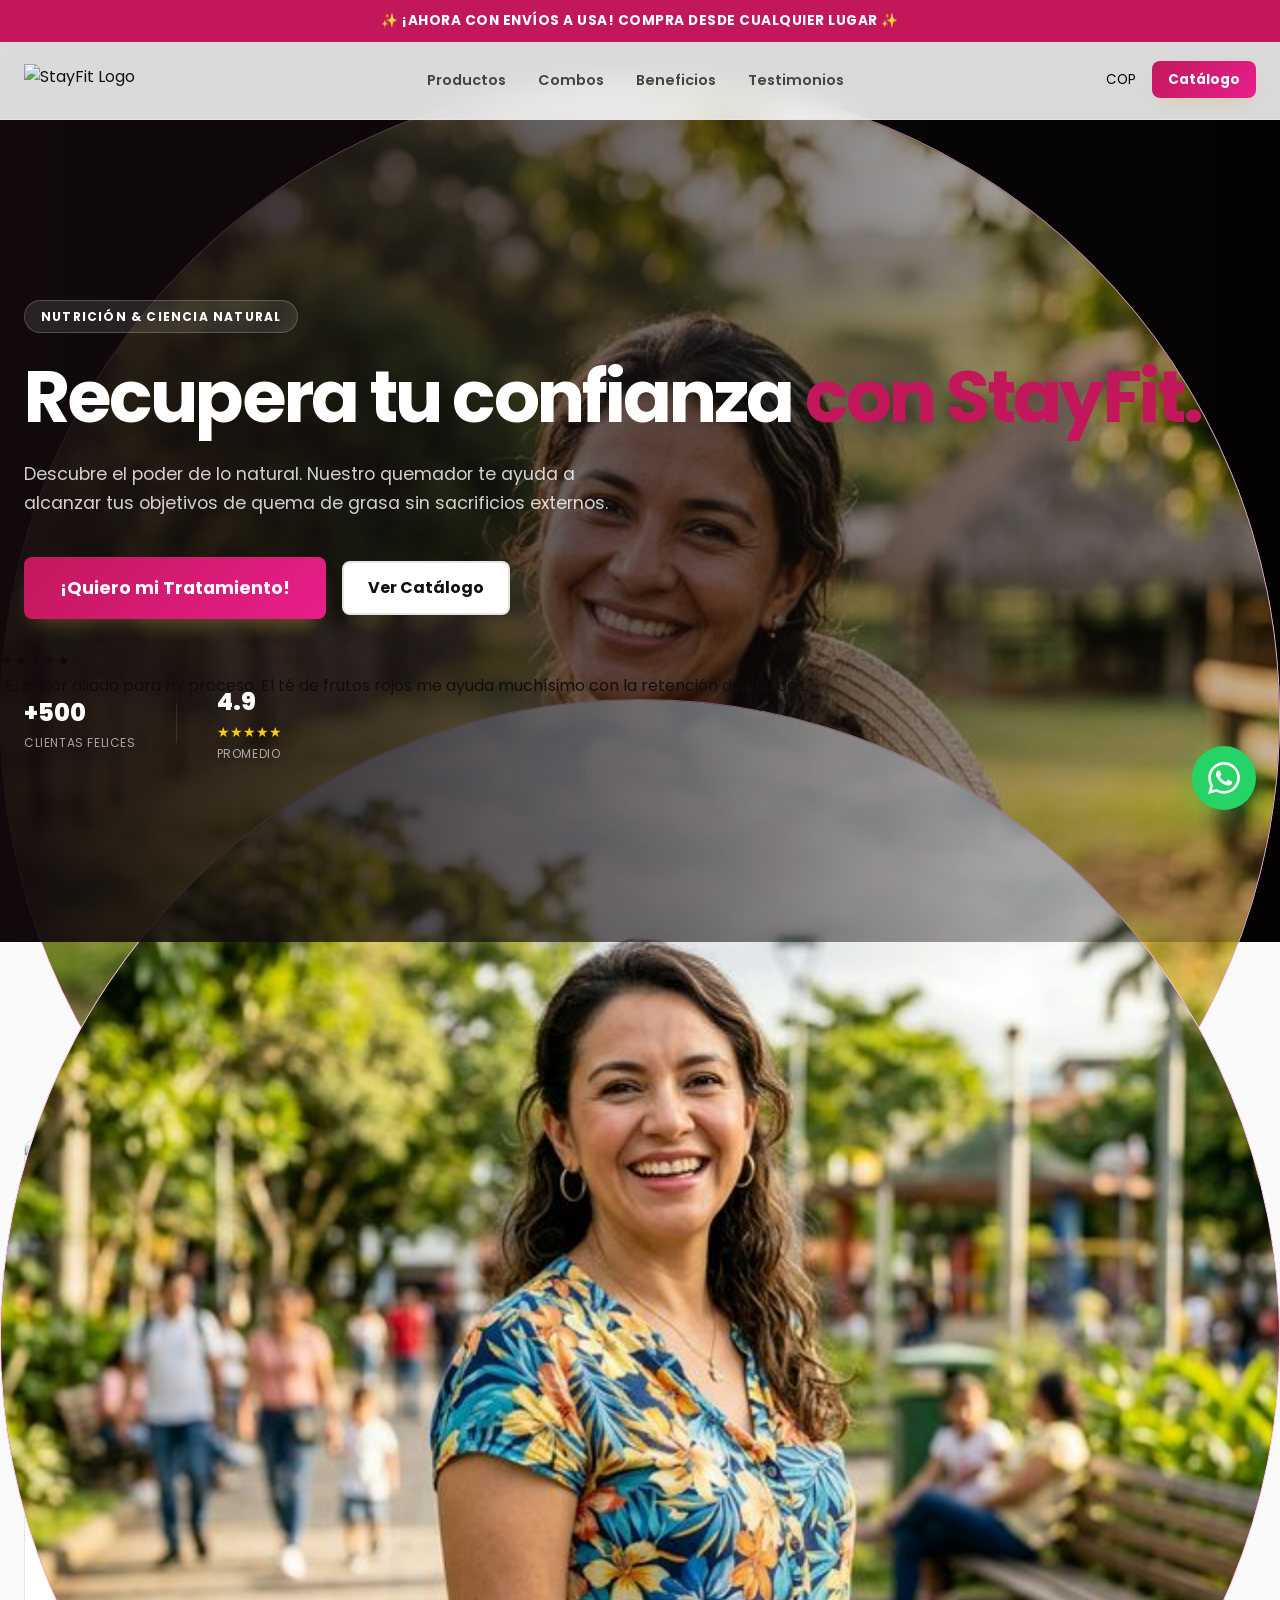
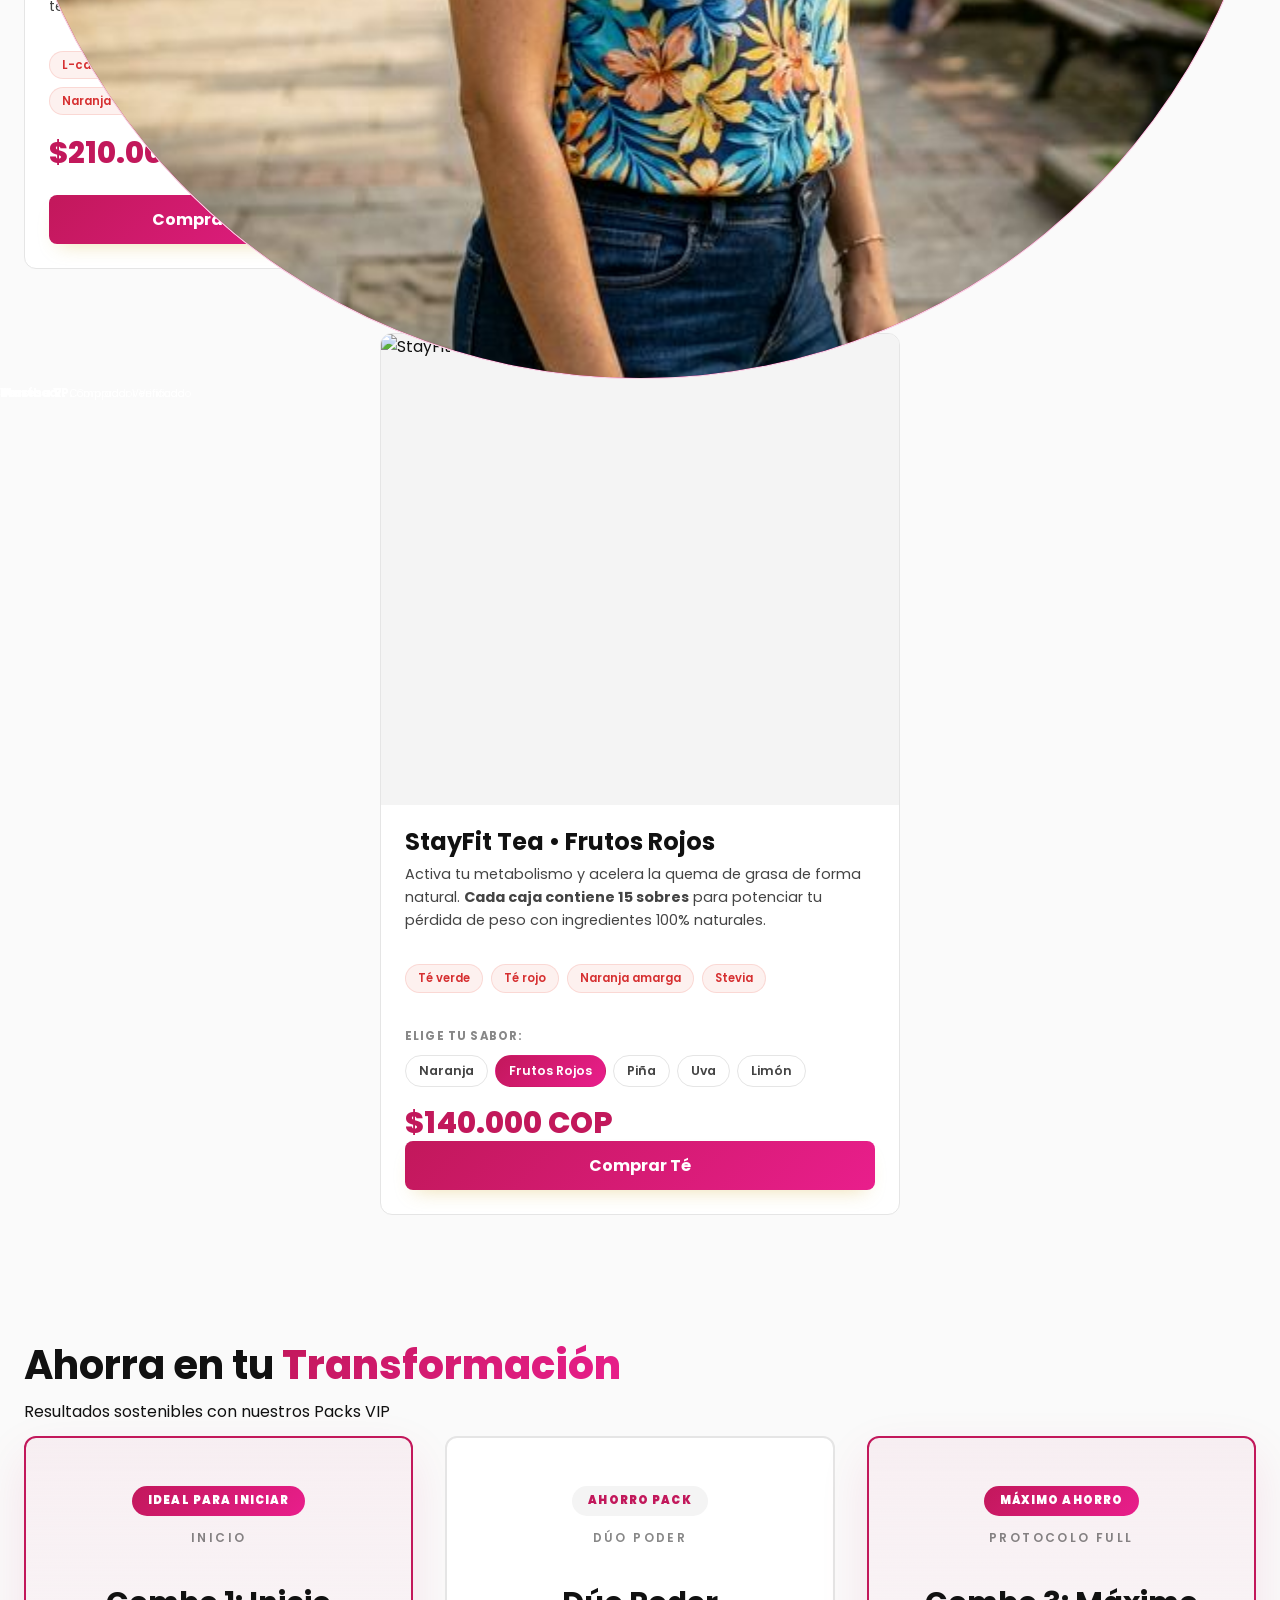
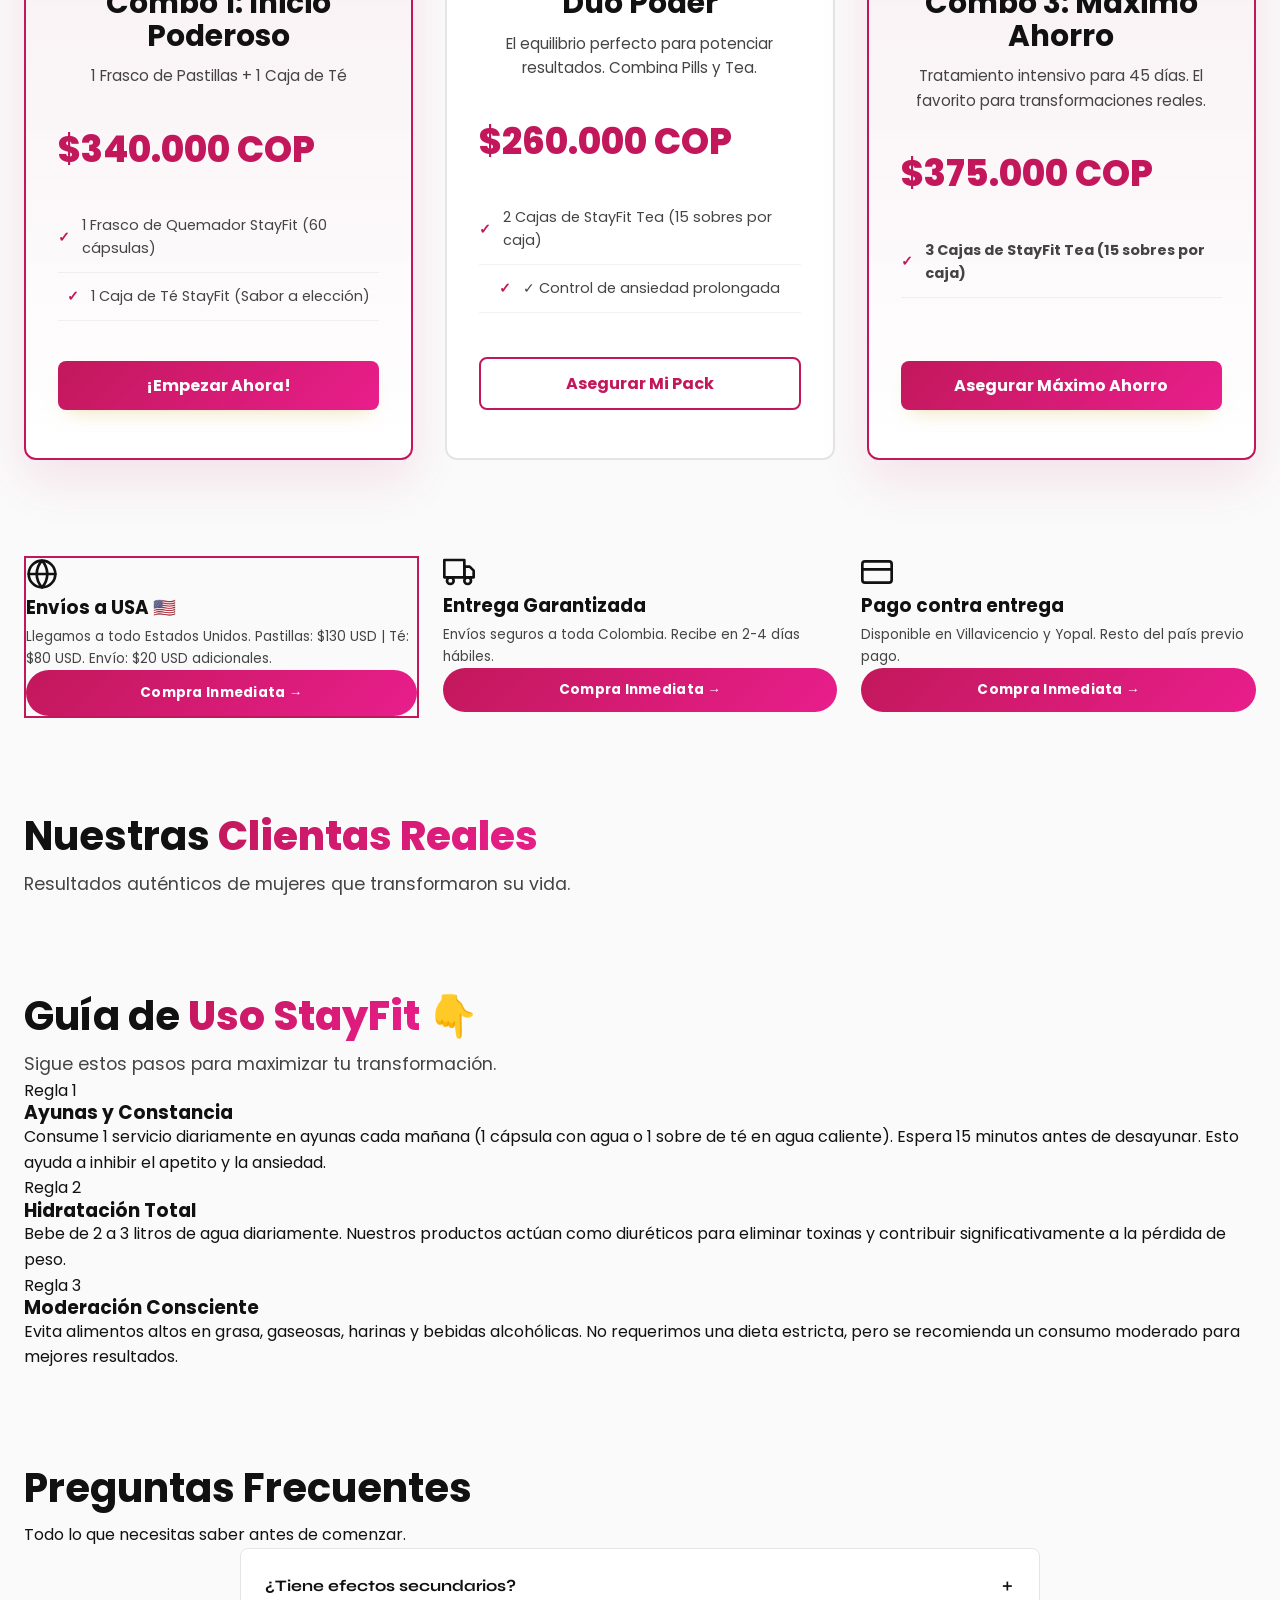
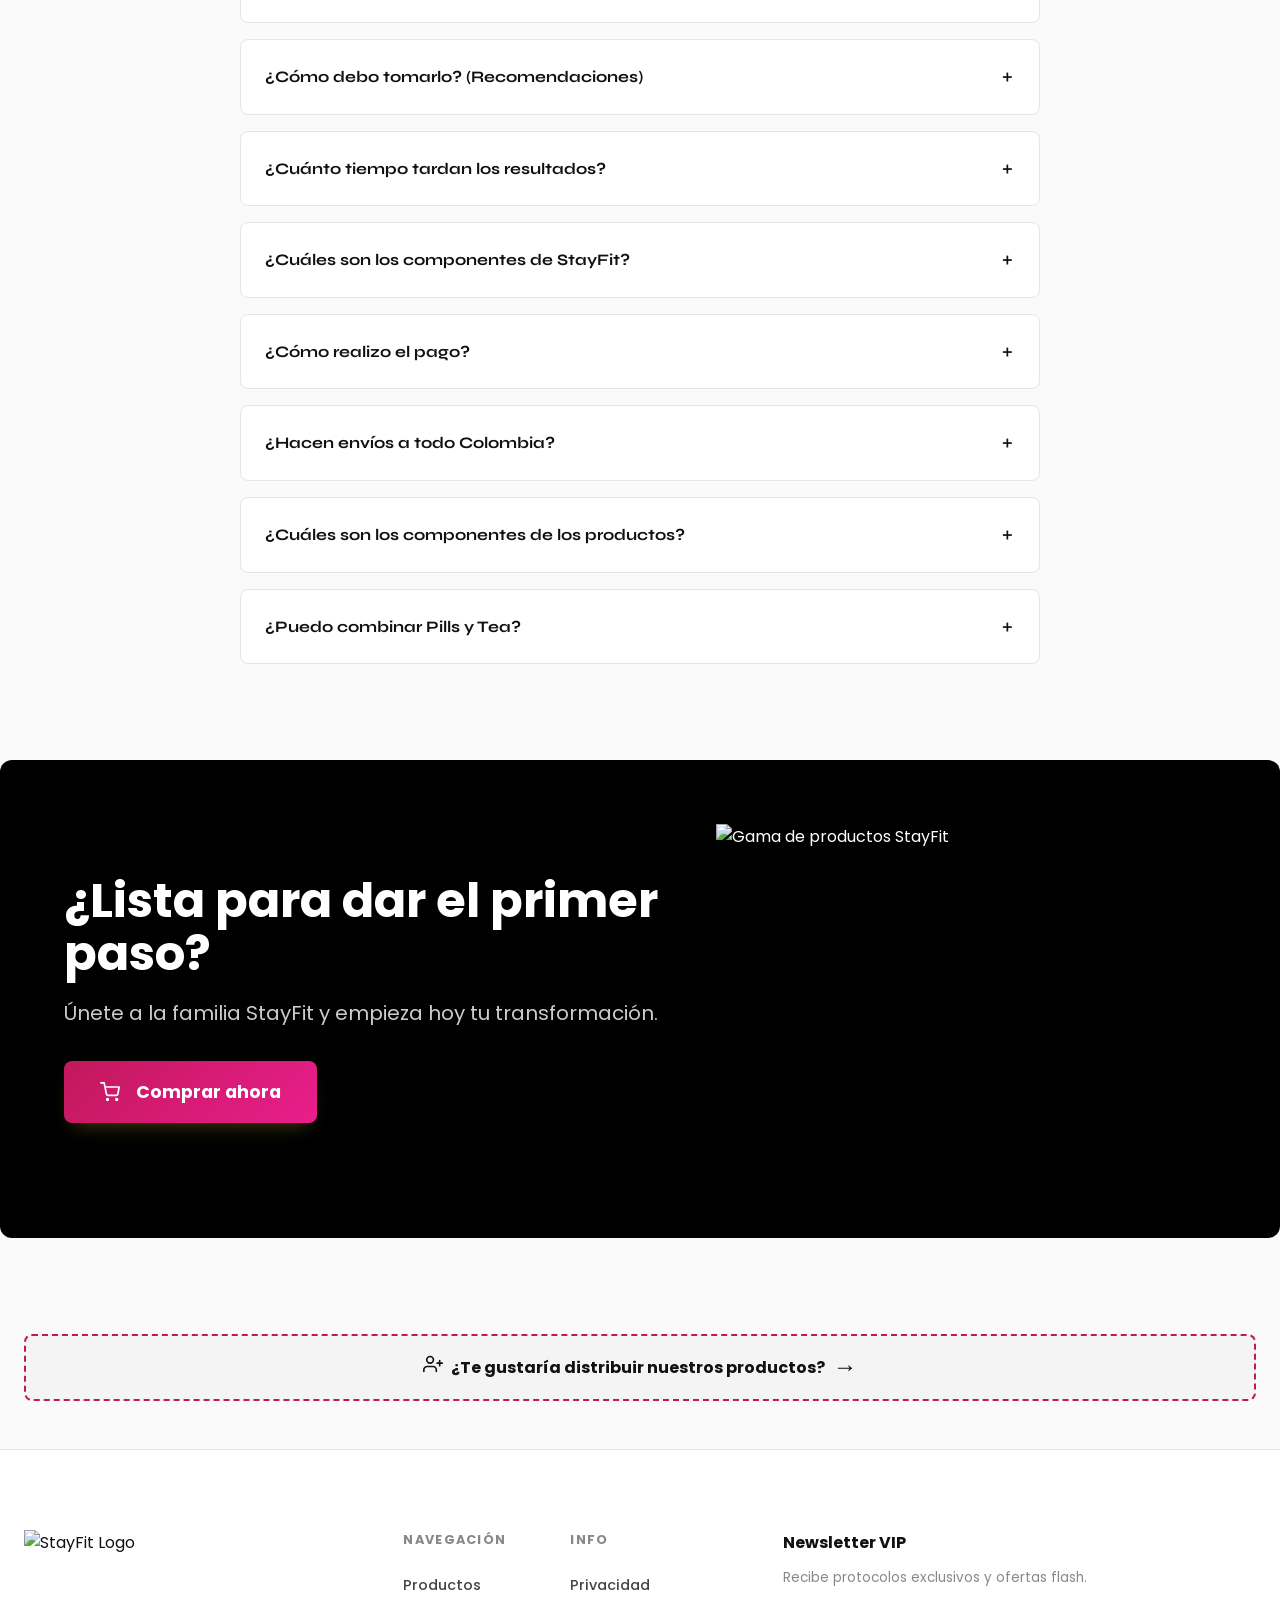
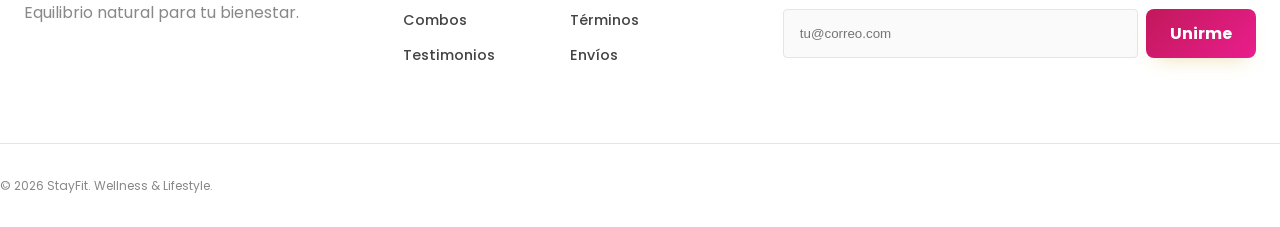
==== commit 9fb173f5: "v10: Top bar USA + ingredient chips + improved descriptions" ====
--- a/index.html
+++ b/index.html
@@ -12,7 +12,7 @@
     <!-- Open Graph / Twitter Cards -->
     <meta property="og:title" content="StayFit — Tu Mejor Versión | Adelgaza de Forma Natural">
     <meta property="og:description" content="Fórmulas 100% naturales para la pérdida de peso. Quema grasa e inhibe el apetito de forma segura.">
-    <meta property="og:image" content="https://stayfit.co/Media/Fotos%20de%20producto/pills_box.png">
+    <meta property="og:image" content="https://stayfit.co/Media/Fotos de producto/pills_box.png">
     <meta property="og:url" content="https://stayfit.co/">
     <meta property="og:type" content="website">
     <meta name="twitter:card" content="summary_large_image">
@@ -39,7 +39,7 @@
         {
           "@type": "Product",
           "name": "StayFit Pills",
-          "description": "Quemador de grasa localizada e inhibidor del apetito 100% natural.",
+          "description": "Quemador de grasa e inhibidor del apetito 100% natural.",
           "brand": { "@type": "Brand", "name": "StayFit" },
           "offers": {
             "@type": "Offer",
@@ -94,6 +94,28 @@
         body, h1, h2, h3, h4, h5, h6, p, span, div, a, button {
             font-family: 'Poppins', -apple-system, BlinkMacSystemFont, 'Segoe UI', Roboto, sans-serif !important;
         }
+        /* Aesthetic Ingredient Chips */
+        .ingredient-chips {
+            display: flex;
+            flex-wrap: wrap;
+            gap: 8px;
+            margin-top: 12px;
+            margin-bottom: 20px;
+        }
+        .ingredient-chip {
+            background: rgba(231, 76, 60, 0.08);
+            color: #d63031;
+            padding: 4px 12px;
+            border-radius: 100px;
+            font-size: 0.72rem;
+            font-weight: 600;
+            border: 1px solid rgba(231, 76, 60, 0.15);
+            transition: all 0.2s ease;
+        }
+        .ingredient-chip:hover {
+            background: rgba(231, 76, 60, 0.15);
+            transform: translateY(-1px);
+        }
     </style>
     
     <!-- Styles -->
@@ -121,8 +143,13 @@
         </div>
     </div>
 
+    <!-- Top Announcement Bar -->
+    <div class="top-bar" style="background: var(--brand-primary); color: #fff; text-align: center; padding: 10px; font-size: 0.85rem; font-weight: 700; letter-spacing: 0.5px; position: sticky; top: 0; z-index: 1001;">
+        ✨ ¡AHORA CON ENVÍOS A USA! COMPRA DESDE CUALQUIER LUGAR ✨
+    </div>
+
     <!-- Header Navigation -->
-    <header class="header-main" id="main-header">
+    <header class="header-main" id="main-header" style="top: 40px;">
         <div class="container header-container">
             <a href="/" class="header-logo-link" aria-label="StayFit Inicio">
                 <img src="Media/Logos/logo_negro.svg" class="header-logo" alt="StayFit Logo" width="140" height="63">
@@ -199,7 +226,7 @@
             <span class="hero-tag">NUTRICIÓN & CIENCIA NATURAL</span>
             <h1 class="hero-title">Recupera tu confianza <span class="text-brand">con StayFit.</span></h1>
             <p class="hero-desc">
-                Descubre el poder de lo natural. Nuestro quemador te ayuda a alcanzar tus objetivos sin sacrificios externos.
+                Descubre el poder de lo natural. Nuestro quemador te ayuda a alcanzar tus objetivos de quema de grasa sin sacrificios externos.
             </p>
             <div class="hero-actions">
                 <button onclick="openModal('Tratamiento StayFit', 210000, '💊')" 
@@ -245,7 +272,13 @@
                         </div>
                         <div class="product-body">
                             <h3 class="product-name">StayFit Pills</h3>
-                            <p class="product-description">Control absoluto de tu apetito. Siente saciedad total desde la mañana mientras la termogénesis quema grasa localizada.</p>
+                            <p class="product-description">Control absoluto de tu apetito. Siente saciedad total desde la mañana mientras la termogénesis quema grasa.</p>
+                            <div class="ingredient-chips">
+                                <span class="ingredient-chip">L-carnitina</span>
+                                <span class="ingredient-chip">Picolinato de cromo</span>
+                                <span class="ingredient-chip">Naranja amarga</span>
+                                <span class="ingredient-chip">Té verde</span>
+                            </div>
                             <div class="product-price">
                                 <div class="price-main" data-amount-cop="210000" data-amount-usd="130">$210.000 COP</div>
                             </div>
@@ -260,7 +293,13 @@
                         </div>
                         <div class="product-body">
                             <h3 class="product-name">StayFit Tea <span id="tea-flavor-name">• Naranja</span></h3>
-                            <p class="product-description">Activa tu metabolismo y acelera la quema de grasa de forma natural. Cada sobre potencia tu proceso de pérdida de peso con ingredientes naturales cuidadosamente seleccionados.</p>
+                            <p class="product-description">Activa tu metabolismo y acelera la quema de grasa de forma natural. <strong>Cada caja contiene 15 sobres</strong> para potenciar tu pérdida de peso con ingredientes 100% naturales.</p>
+                            <div class="ingredient-chips">
+                                <span class="ingredient-chip">Té verde</span>
+                                <span class="ingredient-chip">Té rojo</span>
+                                <span class="ingredient-chip">Naranja amarga</span>
+                                <span class="ingredient-chip">Stevia</span>
+                            </div>
                             <div class="flavor-selector" aria-label="Seleccionar sabor de té">
                                 <span class="flavor-label">Elige tu sabor:</span>
                                 <div class="flavor-options">
@@ -309,16 +348,16 @@
                     <article class="combo-card reveal delay-2">
                         <div class="combo-header">
                             <span class="combo-tag">AHORRO PACK</span>
-                            <span class="combo-subtitle">DÚO PACK</span>
-                        </div>
-                        <h3 class="combo-name">Combo 2: Dúo Poder</h3>
-                        <p class="combo-desc">Ideal para perder peso y mantenerse.</p>
+                            <span class="combo-subtitle">DÚO PODER</span>
+                        </div>
+                        <h3 class="combo-name">Dúo Poder</h3>
+                        <p class="combo-desc">El equilibrio perfecto para potenciar resultados. Combina Pills y Tea.</p>
                         <div class="combo-price" data-amount-cop="260000" data-amount-usd="160">$260.000 COP</div>
                         <ul class="combo-features">
-                            <li>2 Cajas de StayFit Tea</li>
+                            <li>2 Cajas de StayFit Tea (15 sobres por caja)</li>
                             <li>✓ Control de ansiedad prolongada</li>
                         </ul>
-                        <button onclick="openModal('Combo 2 (Dúo Poder)', 260000, '🔥')" class="btn btn-secondary btn-full mt-auto">Asegurar Mi Pack</button>
+                        <button onclick="openModal('Dúo Poder', 260000, '🔥')" class="btn btn-secondary btn-full mt-auto">Asegurar Mi Pack</button>
                     </article>
 
                     <article class="combo-card reveal delay-3 featured">
@@ -330,7 +369,7 @@
                         <p class="combo-desc">Tratamiento intensivo para 45 días. El favorito para transformaciones reales.</p>
                         <div class="combo-price" data-amount-cop="375000" data-amount-usd="230">$375.000 COP</div>
                         <ul class="combo-features">
-                            <li style="font-weight: 700; color: var(--brand-primary);">3 Cajas de StayFit Tea</li>
+                            <li style="font-weight: 700;">3 Cajas de StayFit Tea (15 sobres por caja)</li>
                         </ul>
                         <button onclick="openModal('Combo 3 (Máximo Ahorro)', 375000, '✨')" class="btn btn-primary btn-full mt-auto">Asegurar Máximo Ahorro</button>
                     </article>
@@ -342,7 +381,15 @@
         <section class="section-bento section-padding" id="beneficios">
             <div class="container">
                 <div class="bento-grid bento-grid-3">
-                    <article class="bento-item reveal delay-1" style="--bento-bg: var(--bento-peach);">
+                    <article class="bento-item reveal delay-1" style="--bento-bg: var(--bento-lilac); border: 2px solid var(--brand-primary);">
+                        <div class="bento-icon">
+                            <svg xmlns="http://www.w3.org/2000/svg" width="32" height="32" viewBox="0 0 24 24" fill="none" stroke="currentColor" stroke-width="2" stroke-linecap="round" stroke-linejoin="round"><circle cx="12" cy="12" r="10"/><line x1="2" y1="12" x2="22" y2="12"/><path d="M12 2a15.3 15.3 0 0 1 4 10 15.3 15.3 0 0 1-4 10 15.3 15.3 0 0 1-4-10 15.3 15.3 0 0 1 4-10z"/></svg>
+                        </div>
+                        <h3 class="bento-title">Envíos a USA 🇺🇸</h3>
+                        <p>Llegamos a todo Estados Unidos. Pastillas: $130 USD | Té: $80 USD. Envío: $20 USD adicionales.</p>
+                        <a href="https://wa.me/573172691600?text=Hola,%20quiero%20hacer%20un%20pedido%20desde%20Estados%20Unidos" target="_blank" class="bento-cta">Compra Inmediata →</a>
+                    </article>
+                    <article class="bento-item reveal delay-2" style="--bento-bg: var(--bento-peach);">
                         <div class="bento-icon">
                             <svg xmlns="http://www.w3.org/2000/svg" width="32" height="32" viewBox="0 0 24 24" fill="none" stroke="currentColor" stroke-width="2" stroke-linecap="round" stroke-linejoin="round"><rect x="1" y="3" width="15" height="13"/><polygon points="16 8 20 8 23 11 23 16 16 16 16 8"/><circle cx="5.5" cy="18.5" r="2.5"/><circle cx="18.5" cy="18.5" r="2.5"/></svg>
                         </div>
@@ -350,92 +397,148 @@
                         <p>Envíos seguros a toda Colombia. Recibe en 2-4 días hábiles.</p>
                         <button onclick="openModal('Tratamiento StayFit', 210000, '🚚')" class="bento-cta">Compra Inmediata →</button>
                     </article>
-                    <article class="bento-item reveal delay-2" style="--bento-bg: var(--bento-mint);">
+                    <article class="bento-item reveal delay-4" style="--bento-bg: var(--bento-mint);">
                         <div class="bento-icon">
-                            <svg xmlns="http://www.w3.org/2000/svg" width="32" height="32" viewBox="0 0 24 24" fill="none" stroke="currentColor" stroke-width="2" stroke-linecap="round" stroke-linejoin="round"><rect x="1" y="4" width="22" height="16" rx="2" ry="2"/><line x1="1" y1="10" x2="23" y2="10"/></svg>
+                        <svg xmlns="http://www.w3.org/2000/svg" width="32" height="32" viewBox="0 0 24 24" fill="none" stroke="currentColor" stroke-width="2" stroke-linecap="round" stroke-linejoin="round"><rect x="1" y="4" width="22" height="16" rx="2" ry="2"/><line x1="1" y1="10" x2="23" y2="10"/></svg>
                         </div>
                         <h3 class="bento-title">Pago contra entrega</h3>
-                        <p>Disponible en Villavicencio y Yopal.</p>
+                        <p>Disponible en Villavicencio y Yopal. Resto del país previo pago.</p>
                         <button onclick="openModal('Tratamiento StayFit', 210000, '🛒')" class="bento-cta">Compra Inmediata →</button>
                     </article>
-                    <article class="bento-item reveal delay-4" style="--bento-bg: var(--bento-lilac); border: 1px dashed var(--brand-primary);">
-                        <div class="bento-icon">
-                            <svg xmlns="http://www.w3.org/2000/svg" width="32" height="32" viewBox="0 0 24 24" fill="none" stroke="currentColor" stroke-width="2" stroke-linecap="round" stroke-linejoin="round"><circle cx="12" cy="12" r="10"/><line x1="2" y1="12" x2="22" y2="12"/><path d="M12 2a15.3 15.3 0 0 1 4 10 15.3 15.3 0 0 1-4 10 15.3 15.3 0 0 1-4-10 15.3 15.3 0 0 1 4-10z"/></svg>
-                        </div>
-                        <h3 class="bento-title">Envíos a USA 🇺🇸</h3>
-                        <p>Llegamos a todo Estados Unidos. Pastillas: $130 USD | Té: $80 USD. Envío: $20 USD adicionales.</p>
-                        <a href="https://wa.me/573172691600?text=Hola,%20quiero%20hacer%20un%20pedido%20desde%20Estados%20Unidos" target="_blank" class="bento-cta">Compra Inmediata →</a>
-                    </article>
                 </div>
             </div>
         </section>
 
-        <!-- Testimonials Section: Smartphone Interactive Slider -->
         <section class="section-testimonials section-padding" id="testi">
             <div class="container">
-                <header class="section-header reveal">
-                    <h2 class="section-title">Testimonios <span class="text-gradient">Reales</span></h2>
-                    <p class="section-lead">Mira los resultados de nuestras clientas y comienza tu cambio hoy.</p>
+                <header class="text-center reveal">
+                    <h2 class="section-title">Nuestras <span class="text-gradient">Clientas Reales</span></h2>
+                    <p class="section-lead">Resultados auténticos de mujeres que transformaron su vida.</p>
                 </header>
                 
-                <div class="testi-smartphone-wrapper reveal">
-                    <div class="smartphone-case">
-                        <div class="smartphone-bezel">
-                            <div class="smartphone-speaker"></div>
-                        </div>
-                        <div class="smartphone-screen">
-                            <div class="testimonial-track" id="testimonial-track">
-                                <!-- Imágenes -->
-                                <div class="testi-slide">
-                                    <img src="Media/Testimonios/testi_img_1.jpg" alt="Testimonio StayFit 1" loading="lazy">
-                                </div>
-                                <div class="testi-slide">
-                                    <img src="Media/Testimonios/testi_img_2.jpg" alt="Testimonio StayFit 2" loading="lazy">
-                                </div>
-                                <div class="testi-slide">
-                                    <img src="Media/Testimonios/testi_img_3.jpg" alt="Testimonio StayFit 3" loading="lazy">
-                                </div>
-                                <div class="testi-slide">
-                                    <img src="Media/Testimonios/testi_img_4.jpg" alt="Testimonio StayFit 4" loading="lazy">
-                                </div>
-                                <div class="testi-slide">
-                                    <img src="Media/Testimonios/testi_img_5.png" alt="Testimonio StayFit 5" loading="lazy">
-                                </div>
-                                <div class="testi-slide">
-                                    <img src="Media/Testimonios/testi_img_6.png" alt="Testimonio StayFit 6" loading="lazy">
-                                </div>
-                                <!-- Videos -->
-                                <div class="testi-slide">
-                                    <video src="Media/Testimonios/testi_vid_1.mp4" autoplay muted loop playsinline></video>
-                                </div>
-                                <div class="testi-slide">
-                                    <video src="Media/Testimonios/testi_vid_2.mp4" autoplay muted loop playsinline></video>
-                                </div>
-                                <div class="testi-slide">
-                                    <video src="Media/Testimonios/testi_vid_3.mp4" autoplay muted loop playsinline></video>
-                                </div>
-                            </div>
-                            
-                            <!-- Slider Overlay UI -->
-                            <div class="testi-overlay-ui">
-                                <div class="testi-progress-bars" id="testi-progress-bars">
-                                    <!-- Progress bars will be injected by JS -->
-                                </div>
-                                <div class="testi-user-info">
-                                    <div class="testi-avatar">💚</div>
-                                    <div class="testi-meta">
-                                        <span class="testi-name">Clienta StayFit</span>
-                                        <span class="testi-status">Hace un momento</span>
+                <div class="testi-slider-container reveal delay-1">
+                    <div class="testi-track" id="testimonial-track">
+                        <!-- Slide 1 (Video) -->
+                        <article class="testi-slide">
+                            <div class="testi-media">
+                                <video src="Media/Testimonios/testi_vid_1.mp4" loop muted playsinline></video>
+                            </div>
+                            <div class="testi-content">
+                                <div class="testi-stars">★★★★★</div>
+                                <p class="testi-quote">"¡No puedo creer lo rápido que funcionó! En solo 15 días ya noto mi abdomen mucho más plano y sin esa ansiedad constante por dulces."</p>
+                                <div class="testi-user">
+                                    <img src="Media/Avatars/martha.png" alt="Martha R." class="testi-avatar">
+                                    <div>
+                                        <span class="testi-name">Martha R.</span>
+                                        <span class="testi-status">Comprador Verificado</span>
                                     </div>
                                 </div>
                             </div>
-                        </div>
-                        <div class="smartphone-button"></div>
-                    </div>
+                        </article>
+
+                        <!-- Slide 2 (Image) -->
+                        <article class="testi-slide">
+                            <div class="testi-media">
+                                <img src="Media/Testimonios/testi_img_1.jpg" alt="Resultado Real 1">
+                            </div>
+                            <div class="testi-content">
+                                <div class="testi-stars">★★★★★</div>
+                                <p class="testi-quote">"El Dúo Poder es lo mejor que he probado. He bajado 5 kilos en un mes y el sabor del té de naranja es delicioso. ¡100% recomendado!"</p>
+                                <div class="testi-user">
+                                    <img src="Media/Avatars/claudia.png" alt="Claudia M." class="testi-avatar">
+                                    <div>
+                                        <span class="testi-name">Claudia M.</span>
+                                        <span class="testi-status">Comprador Verificado</span>
+                                    </div>
+                                </div>
+                            </div>
+                        </article>
+
+                        <!-- Slide 3 (Video) -->
+                        <article class="testi-slide">
+                            <div class="testi-media">
+                                <video src="Media/Testimonios/testi_vid_2.mp4" loop muted playsinline></video>
+                            </div>
+                            <div class="testi-content">
+                                <div class="testi-stars">★★★★★</div>
+                                <p class="testi-quote">"Por fin algo que sí cumple. La energía que me da StayFit es increíble, entreno mucho mejor y ya no pico entre comidas."</p>
+                                <div class="testi-user">
+                                    <img src="Media/Avatars/vanessa.png" alt="Vanessa P." class="testi-avatar">
+                                    <div>
+                                        <span class="testi-name">Vanessa P.</span>
+                                        <span class="testi-status">Comprador Verificado</span>
+                                    </div>
+                                </div>
+                            </div>
+                        </article>
+
+                        <!-- Slide 4 (Image) -->
+                        <article class="testi-slide">
+                            <div class="testi-media">
+                                <img src="Media/Testimonios/testi_img_2.jpg" alt="Resultado Real 2">
+                            </div>
+                            <div class="testi-content">
+                                <div class="testi-stars">★★★★★</div>
+                                <p class="testi-quote">"Me encanta que sea 100% natural. No me da taquicardia ni insomnio, solo resultados reales. ¡Gracias StayFit!"</p>
+                                <div class="testi-user">
+                                    <img src="Media/Avatars/martha.png" alt="Carolina L." class="testi-avatar">
+                                    <div>
+                                        <span class="testi-name">Carolina L.</span>
+                                        <span class="testi-status">Comprador Verificado</span>
+                                    </div>
+                                </div>
+                            </div>
+                        </article>
+                        
+                        <!-- Slide 5 (Video) -->
+                        <article class="testi-slide">
+                            <div class="testi-media">
+                                <video src="Media/Testimonios/testi_vid_3.mp4" loop muted playsinline></video>
+                            </div>
+                            <div class="testi-content">
+                                <div class="testi-stars">★★★★★</div>
+                                <p class="testi-quote">"El mejor aliado para mi proceso. El té de frutos rojos me ayuda muchísimo con la retención de líquidos."</p>
+                                <div class="testi-user">
+                                    <img src="Media/Avatars/claudia.png" alt="Jessica V." class="testi-avatar">
+                                    <div>
+                                        <span class="testi-name">Jessica V.</span>
+                                        <span class="testi-status">Comprador Verificado</span>
+                                    </div>
+                                </div>
+                            </div>
+                        </article>
+                    </div>
+
+                    <!-- Progress bars (required by sliders.js) -->
+                    <div class="testi-progress-bars" id="testi-progress-bars"></div>
                 </div>
-
-                <div class="text-center mt-12 reveal">
-                    <p class="text-muted" style="font-size: 0.9rem;">Resultados reales verificados • Únete a +500 mujeres</p>
+            </div>
+        </section>
+
+        <!-- Uso y Recomendaciones (Premium Edition) -->
+        <section class="section-usage section-padding" id="uso">
+            <div class="container">
+                <header class="text-center reveal">
+                    <h2 class="section-title">Guía de <span class="text-gradient">Uso StayFit</span> 👇</h2>
+                    <p class="section-lead">Sigue estos pasos para maximizar tu transformación.</p>
+                </header>
+                
+                <div class="usage-premium-grid">
+                    <div class="usage-card reveal delay-1">
+                        <div class="usage-step">Regla 1</div>
+                        <h3>Ayunas y Constancia</h3>
+                        <p>Consume 1 servicio diariamente en ayunas cada mañana (1 cápsula con agua o 1 sobre de té en agua caliente). Espera 15 minutos antes de desayunar. Esto ayuda a inhibir el apetito y la ansiedad.</p>
+                    </div>
+                    <div class="usage-card reveal delay-2">
+                        <div class="usage-step">Regla 2</div>
+                        <h3>Hidratación Total</h3>
+                        <p>Bebe de 2 a 3 litros de agua diariamente. Nuestros productos actúan como diuréticos para eliminar toxinas y contribuir significativamente a la pérdida de peso.</p>
+                    </div>
+                    <div class="usage-card reveal delay-3">
+                        <div class="usage-step">Regla 3</div>
+                        <h3>Moderación Consciente</h3>
+                        <p>Evita alimentos altos en grasa, gaseosas, harinas y bebidas alcohólicas. No requerimos una dieta estricta, pero se recomienda un consumo moderado para mejores resultados.</p>
+                    </div>
                 </div>
             </div>
         </section>
@@ -449,27 +552,35 @@
                 </header>
                 <div class="faq-grid reveal delay-1">
                     <details class="faq-item">
+                        <summary>¿Tiene efectos secundarios?</summary>
+                        <div class="faq-content">
+                            <p>StayFit es 100% natural y seguro. Sus componentes son: <strong>L carnitina, picolinato de cromo, extracto de frutas y saborizante natural.</strong> No genera efecto rebote ni taquicardia.</p>
+                        </div>
+                    </details>
+
+                    <!-- FAQ Item -->
+                    <details class="faq-item">
+                        <summary>¿Cómo debo tomarlo? (Recomendaciones)</summary>
+                        <div class="faq-content">
+                            <p><strong>Uso sugerido:</strong> Toma 1 cápsula 30 minutos antes del desayuno con agua tibia. El té lo puedes tomar en ayunas o antes de dormir para potenciar la eliminación de toxinas. Te recomendamos beber al menos 2 litros de agua al día.</p>
+                        </div>
+                    </details>
+                    <details class="faq-item">
                         <summary>¿Cuánto tiempo tardan los resultados?</summary>
                         <div class="faq-answer">
                             <p>La mayoría de nuestras clientas comienzan a ver resultados desde la primera semana de uso. Los cambios más significativos se observan entre la segunda y cuarta semana, especialmente cuando se combina con una alimentación equilibrada y ejercicio moderado.</p>
                         </div>
                     </details>
                     <details class="faq-item">
-                        <summary>¿Los productos tienen efectos secundarios?</summary>
+                        <summary>¿Cuáles son los componentes de StayFit?</summary>
                         <div class="faq-answer">
-                            <p>StayFit está formulado con ingredientes 100% naturales y es seguro para el consumo diario. No contiene hormonas sintéticas ni estimulantes peligrosos. Sin embargo, si estás embarazada, lactando o tienes alguna condición médica, te recomendamos consultar con tu médico antes de usar cualquier quemador.</p>
+                            <p>Nuestra fórmula premium está compuesta por: L-carnitina, picolinato de cromo, extracto de frutas y saborizante natural. Ingredientes 100% seguros y efectivos.</p>
                         </div>
                     </details>
                     <details class="faq-item">
                         <summary>¿Cómo realizo el pago?</summary>
                         <div class="faq-answer">
-                            <p>Para tu comodidad, manejamos diversos canales oficiales:</p>
-                            <ul>
-                                <li><strong>Transferencia Bancolombia:</strong> Disponible para todo el país.</li>
-                                <li><strong>Nequi:</strong> Transferencia inmediata.</li>
-                                <li><strong>Pago contra entrega:</strong> Disponible únicamente en Villavicencio y Yopal. Resto del país previo pago.</li>
-                            </ul>
-                            <p>Solicita los datos actuales de transferencia directamente con tu asesor por WhatsApp.</p>
+                            <p>Para tu seguridad, el pago se gestiona <strong>después de confirmar tu pedido</strong>. Una vez realices la solicitud en la web, uno de nuestros asesores te contactará vía WhatsApp para validar tus datos y coordinar el método de pago más conveniente (Transferencia Bancolombia, Nequi o Pago Contra Entrega en ciudades seleccionadas).</p>
                         </div>
                     </details>
                     <details class="faq-item">
@@ -479,18 +590,25 @@
                         </div>
                     </details>
                     <details class="faq-item">
+                        <summary>¿Cuáles son los componentes de los productos?</summary>
+                        <div class="faq-answer">
+                            <p>Nuestros productos están formulados con ingredientes naturales de alta calidad:</p>
+                            <ul>
+                                <li><strong>L-carnitina:</strong> Ayuda a convertir la grasa en energía.</li>
+                                <li><strong>Picolinato de cromo:</strong> Clave para reducir la ansiedad por dulces y carbohidratos.</li>
+                                <li><strong>Extracto de frutas:</strong> Aporta antioxidantes y vitaminas esenciales.</li>
+                                <li><strong>Saborizante natural:</strong> Para una experiencia agradable al paladar.</li>
+                            </ul>
+                        </div>
+                    </details>
+                    <details class="faq-item">
                         <summary>¿Puedo combinar Pills y Tea?</summary>
                         <div class="faq-answer">
                             <p>No se deben combinar. La recomendación es iniciar con el té, que es de fácil adaptación, y posterior a terminarlo se inicia con las pastillas hasta finalizar el tratamiento.</p>
                         </div>
                     </details>
 
-                    <details class="faq-item">
-                        <summary>¿Qué pasa si tengo dudas durante el proceso?</summary>
-                        <div class="faq-answer">
-                            <p>A diferencia de otras marcas, no te dejamos sola. Al adquirir StayFit, tienes acceso a nuestro canal de WhatsApp donde resolvemos tus dudas sobre dosis, alimentación y cómo potenciar tus resultados cada vez que lo necesites.</p>
-                        </div>
-                    </details>
+
                 </div>
             </div>
         </section>
@@ -507,7 +625,7 @@
                         </button>
                     </div>
                     <div class="cta-visual">
-                        <img src="Media/Fotos de producto/imagen con todos los productos.png" alt="Gama de productos StayFit" width="500" height="350" loading="lazy">
+                        <img src="Media/Fotos de producto/productos_all.png" alt="Gama de productos StayFit" width="500" height="350" loading="lazy">
                     </div>
                 </div>
             </div>
@@ -521,7 +639,7 @@
                         <span class="distributor-icon">
                             <svg xmlns="http://www.w3.org/2000/svg" width="20" height="20" viewBox="0 0 24 24" fill="none" stroke="currentColor" stroke-width="2" stroke-linecap="round" stroke-linejoin="round"><path d="M16 21v-2a4 4 0 0 0-4-4H5a4 4 0 0 0-4 4v2"/><circle cx="8.5" cy="7" r="4"/><line x1="20" y1="8" x2="20" y2="14"/><line x1="23" y1="11" x2="17" y2="11"/></svg>
                         </span>
-                        <span class="distributor-text">¿Eres distribuidor? Emprende con StayFit</span>
+                        <span class="distributor-text">¿Te gustaría distribuir nuestros productos?</span>
                         <span class="distributor-arrow">→</span>
                     </summary>
                     <div class="wholesale-content">
@@ -560,7 +678,7 @@
     <footer class="footer-main">
         <div class="container footer-grid">
             <div class="footer-brand">
-                <img src="Media/Logos/Logo negro.svg" alt="StayFit Logo" width="120" height="54" class="footer-logo" loading="lazy">
+                <img src="Media/Logos/logo_negro.svg" alt="StayFit Logo" width="120" height="54" class="footer-logo" loading="lazy">
                 <p>Equilibrio natural para tu bienestar.</p>
             </div>
             <nav class="footer-links" aria-label="Enlaces del pie de página">
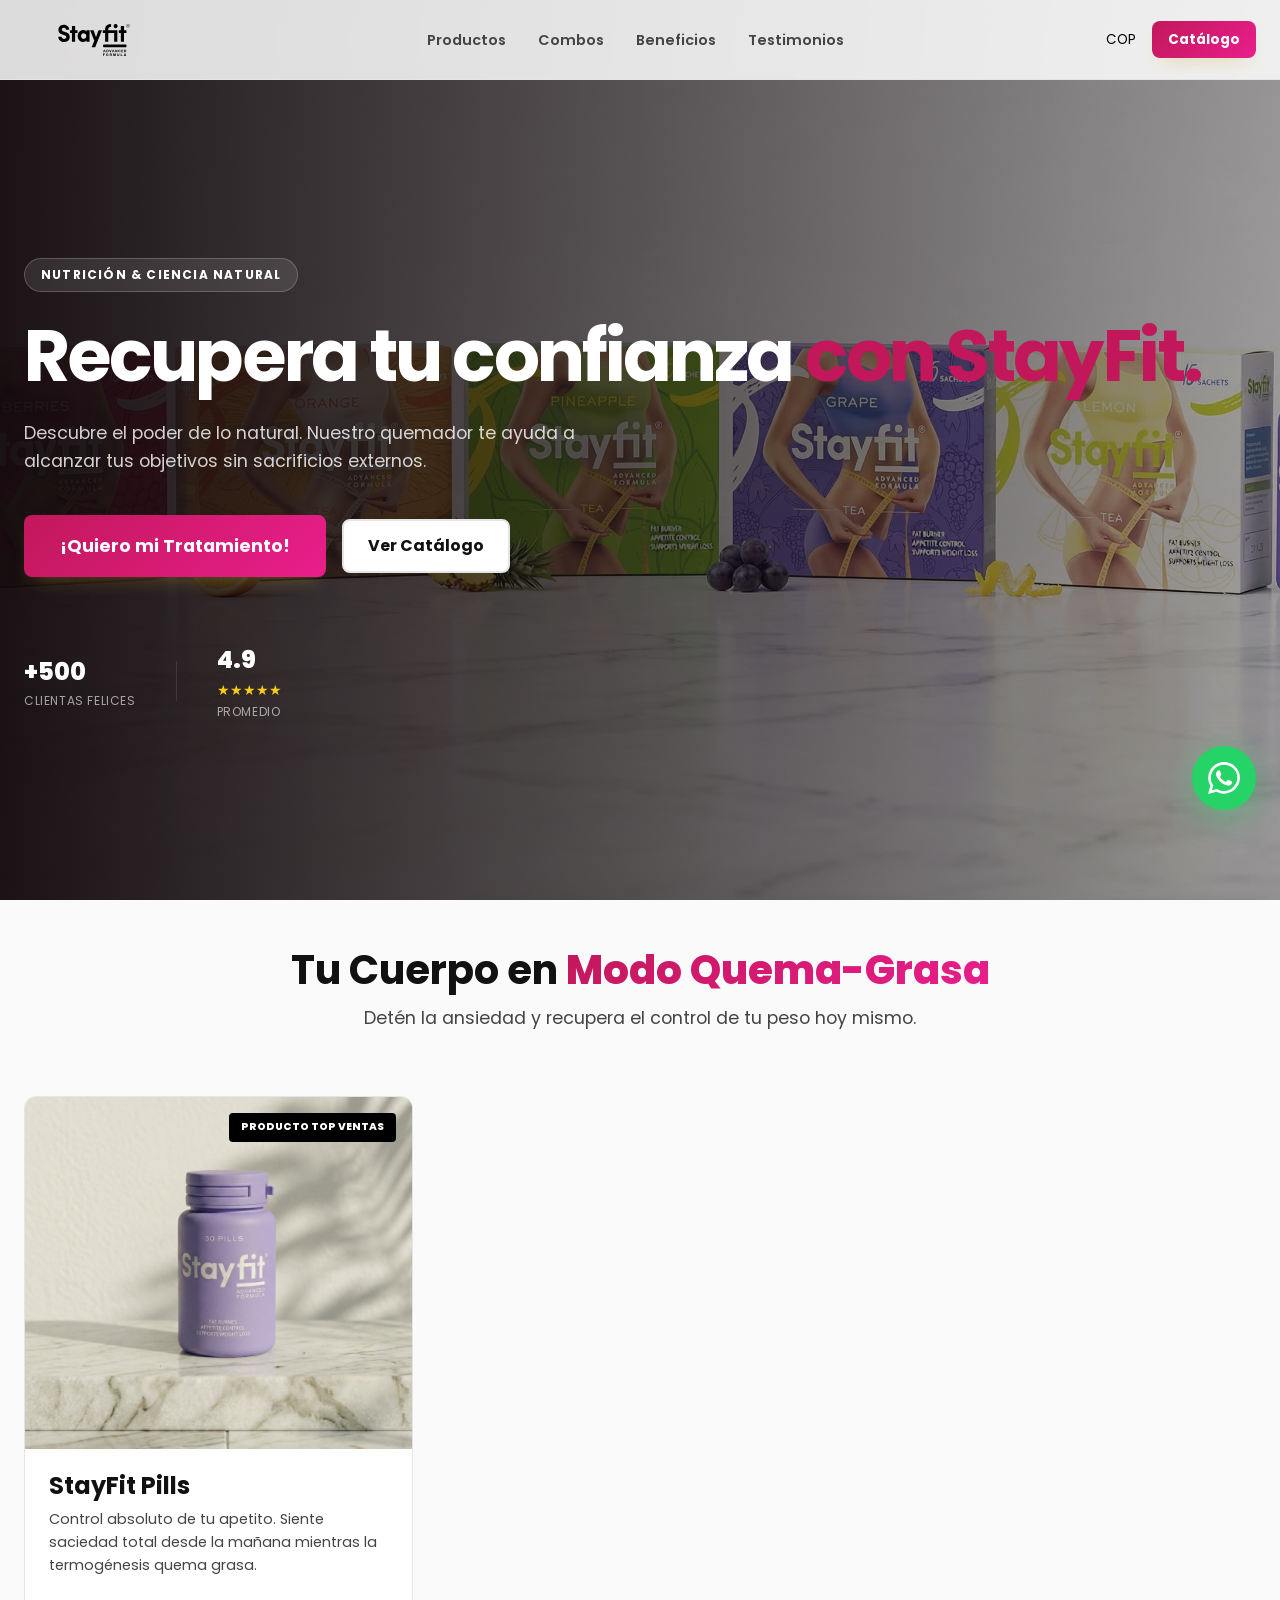
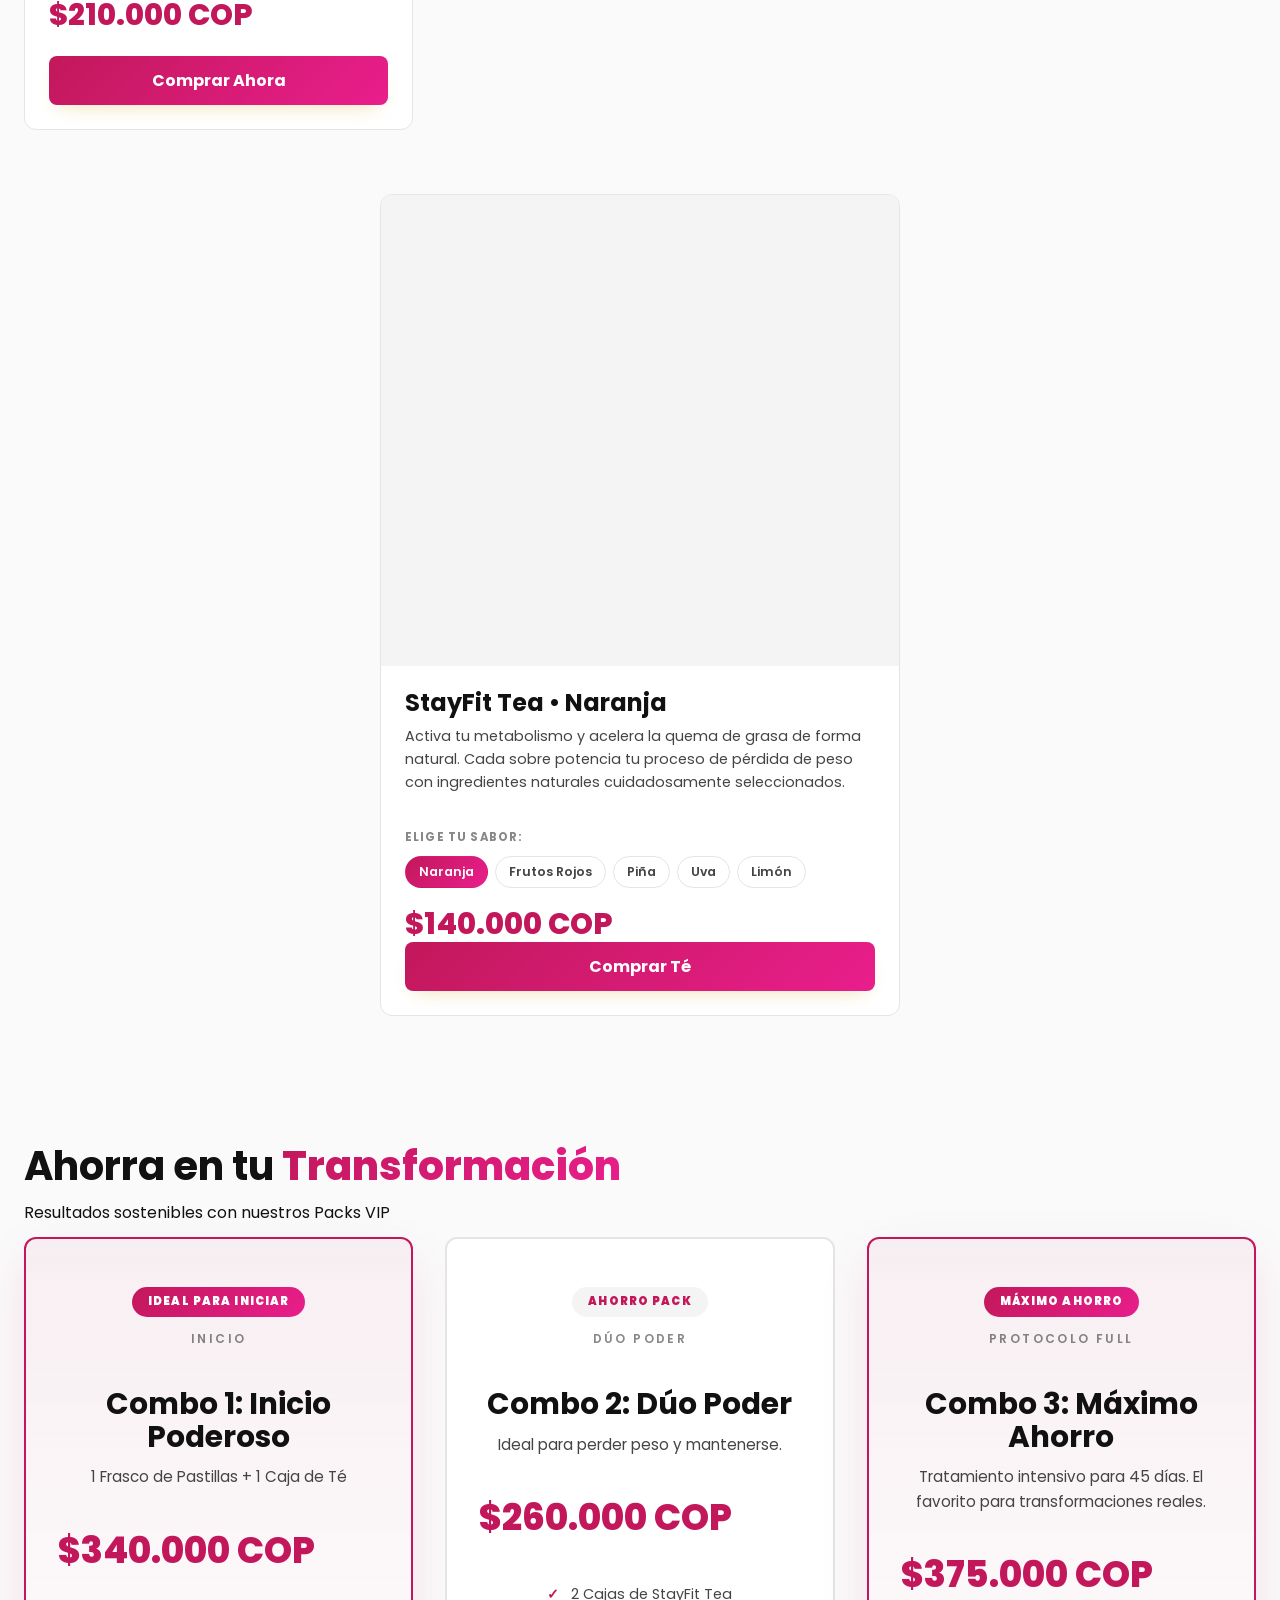
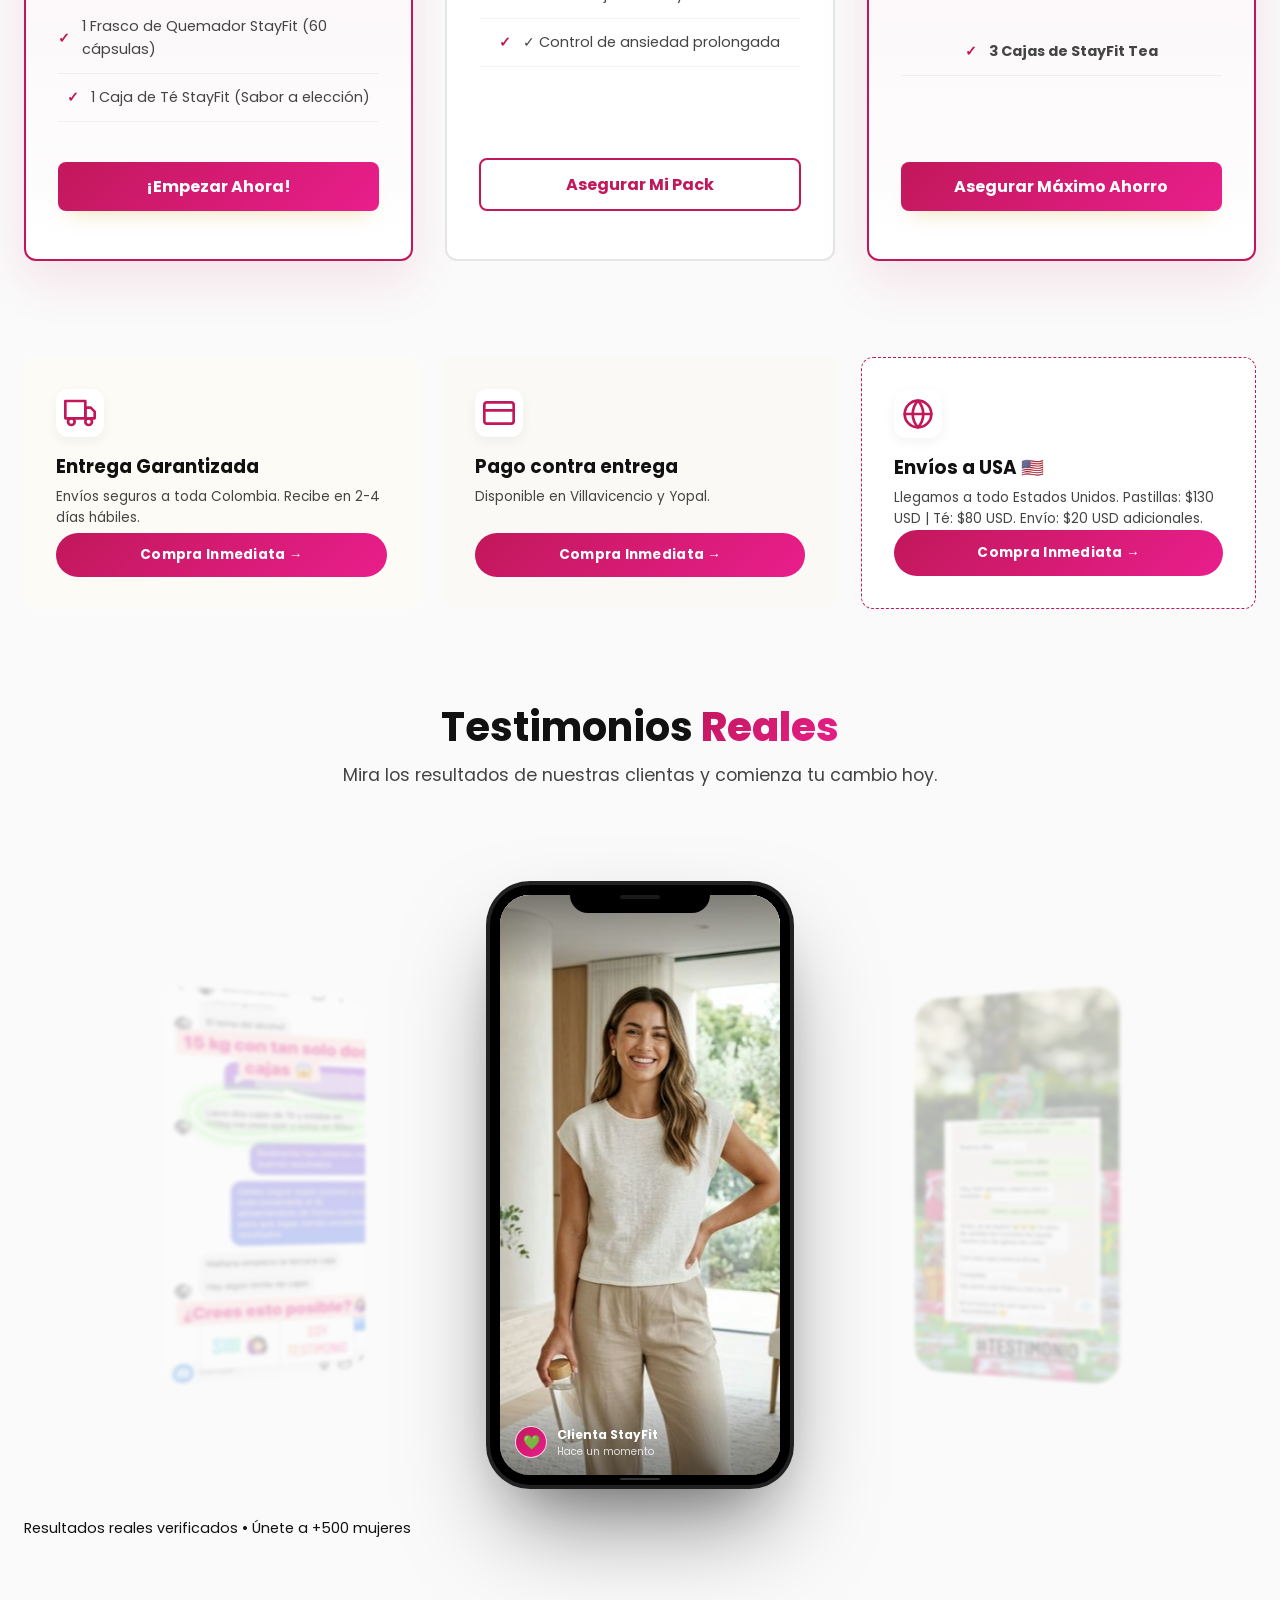
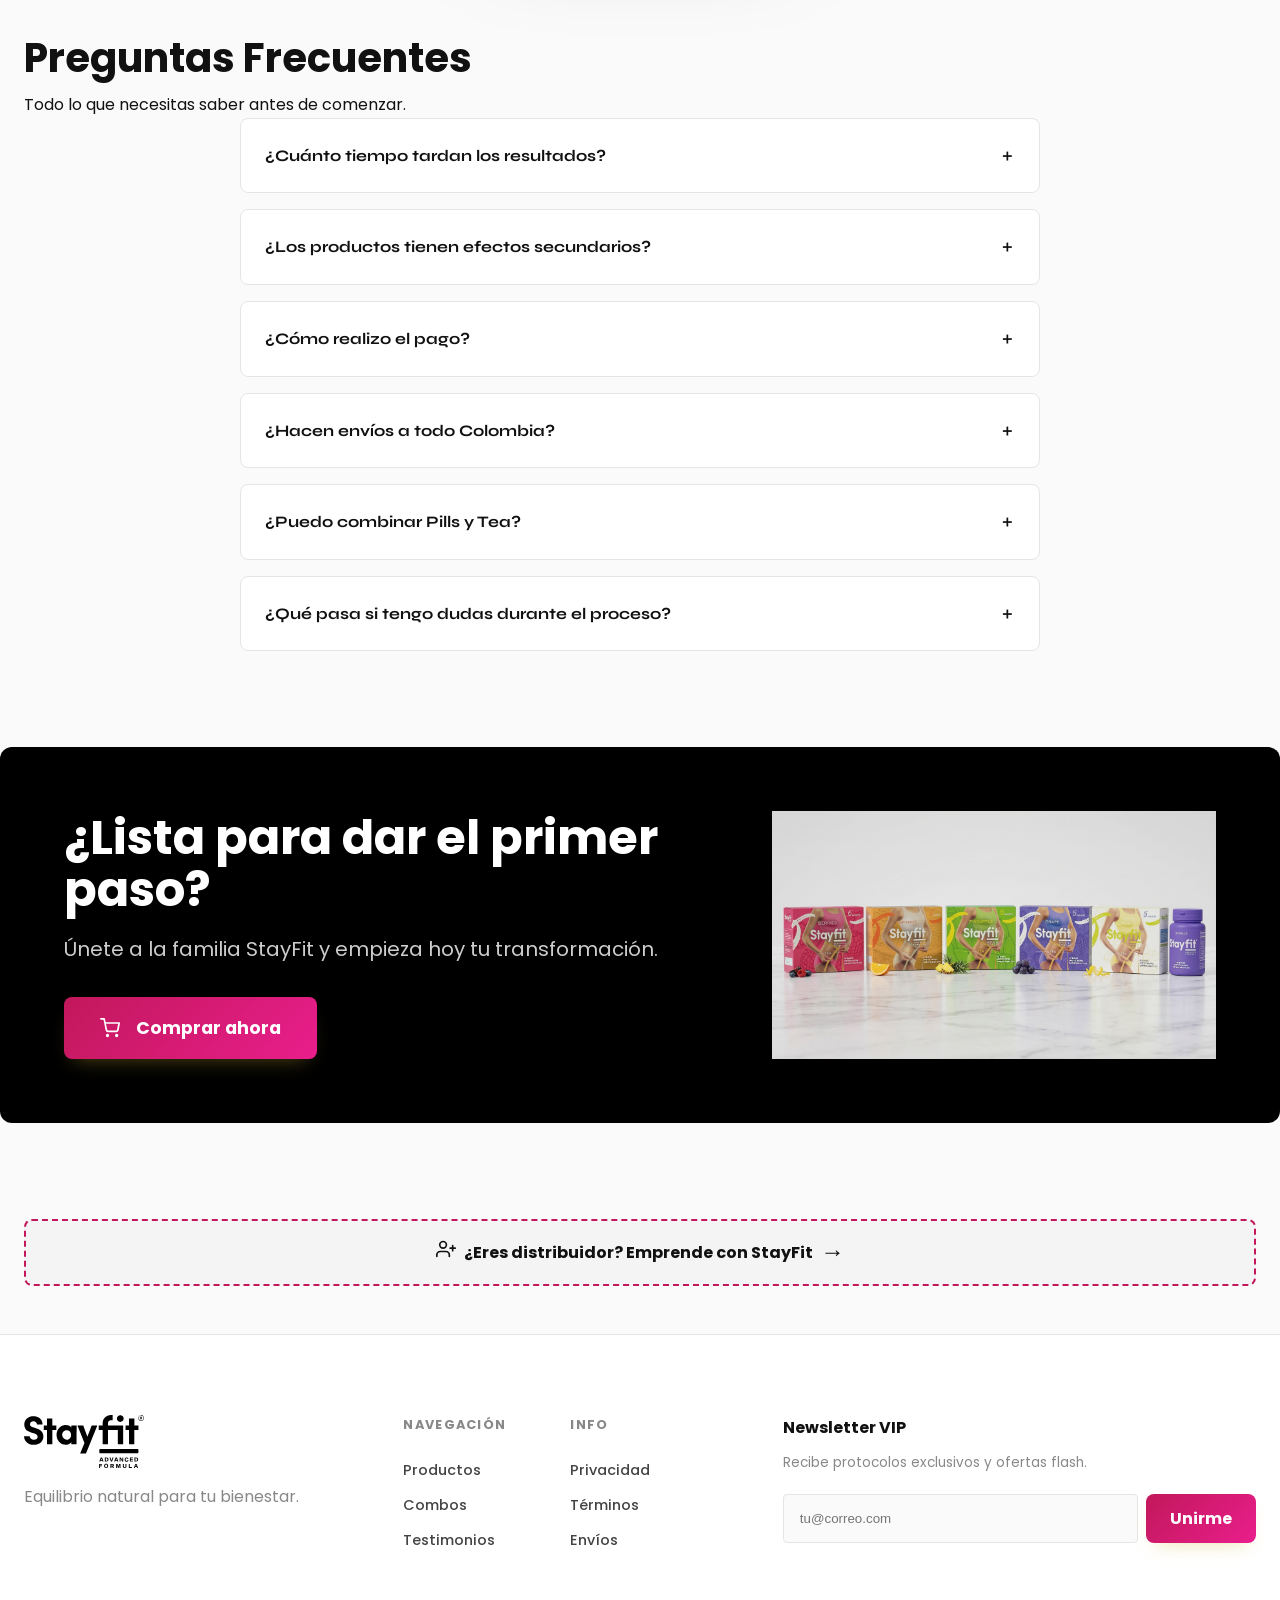
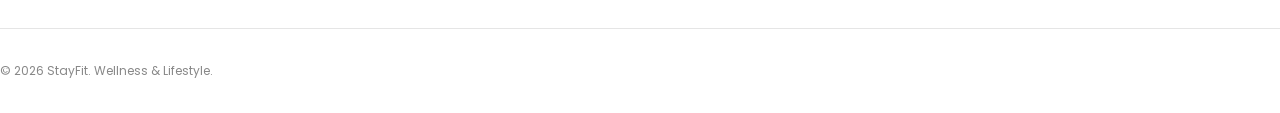
==== commit 7799eb92: "fix: revert v10 layout issues + fix CSS bento bug + apply client corrections - Reverted index.html t" ====
--- a/index.html
+++ b/index.html
@@ -12,7 +12,7 @@
     <!-- Open Graph / Twitter Cards -->
     <meta property="og:title" content="StayFit — Tu Mejor Versión | Adelgaza de Forma Natural">
     <meta property="og:description" content="Fórmulas 100% naturales para la pérdida de peso. Quema grasa e inhibe el apetito de forma segura.">
-    <meta property="og:image" content="https://stayfit.co/Media/Fotos de producto/pills_box.png">
+    <meta property="og:image" content="https://stayfit.co/Media/Fotos%20de%20producto/pills_box.png">
     <meta property="og:url" content="https://stayfit.co/">
     <meta property="og:type" content="website">
     <meta name="twitter:card" content="summary_large_image">
@@ -39,7 +39,7 @@
         {
           "@type": "Product",
           "name": "StayFit Pills",
-          "description": "Quemador de grasa e inhibidor del apetito 100% natural.",
+          "description": "Quemador de grasa localizada e inhibidor del apetito 100% natural.",
           "brand": { "@type": "Brand", "name": "StayFit" },
           "offers": {
             "@type": "Offer",
@@ -94,28 +94,6 @@
         body, h1, h2, h3, h4, h5, h6, p, span, div, a, button {
             font-family: 'Poppins', -apple-system, BlinkMacSystemFont, 'Segoe UI', Roboto, sans-serif !important;
         }
-        /* Aesthetic Ingredient Chips */
-        .ingredient-chips {
-            display: flex;
-            flex-wrap: wrap;
-            gap: 8px;
-            margin-top: 12px;
-            margin-bottom: 20px;
-        }
-        .ingredient-chip {
-            background: rgba(231, 76, 60, 0.08);
-            color: #d63031;
-            padding: 4px 12px;
-            border-radius: 100px;
-            font-size: 0.72rem;
-            font-weight: 600;
-            border: 1px solid rgba(231, 76, 60, 0.15);
-            transition: all 0.2s ease;
-        }
-        .ingredient-chip:hover {
-            background: rgba(231, 76, 60, 0.15);
-            transform: translateY(-1px);
-        }
     </style>
     
     <!-- Styles -->
@@ -143,13 +121,8 @@
         </div>
     </div>
 
-    <!-- Top Announcement Bar -->
-    <div class="top-bar" style="background: var(--brand-primary); color: #fff; text-align: center; padding: 10px; font-size: 0.85rem; font-weight: 700; letter-spacing: 0.5px; position: sticky; top: 0; z-index: 1001;">
-        ✨ ¡AHORA CON ENVÍOS A USA! COMPRA DESDE CUALQUIER LUGAR ✨
-    </div>
-
     <!-- Header Navigation -->
-    <header class="header-main" id="main-header" style="top: 40px;">
+    <header class="header-main" id="main-header">
         <div class="container header-container">
             <a href="/" class="header-logo-link" aria-label="StayFit Inicio">
                 <img src="Media/Logos/logo_negro.svg" class="header-logo" alt="StayFit Logo" width="140" height="63">
@@ -226,7 +199,7 @@
             <span class="hero-tag">NUTRICIÓN & CIENCIA NATURAL</span>
             <h1 class="hero-title">Recupera tu confianza <span class="text-brand">con StayFit.</span></h1>
             <p class="hero-desc">
-                Descubre el poder de lo natural. Nuestro quemador te ayuda a alcanzar tus objetivos de quema de grasa sin sacrificios externos.
+                Descubre el poder de lo natural. Nuestro quemador te ayuda a alcanzar tus objetivos sin sacrificios externos.
             </p>
             <div class="hero-actions">
                 <button onclick="openModal('Tratamiento StayFit', 210000, '💊')" 
@@ -273,12 +246,6 @@
                         <div class="product-body">
                             <h3 class="product-name">StayFit Pills</h3>
                             <p class="product-description">Control absoluto de tu apetito. Siente saciedad total desde la mañana mientras la termogénesis quema grasa.</p>
-                            <div class="ingredient-chips">
-                                <span class="ingredient-chip">L-carnitina</span>
-                                <span class="ingredient-chip">Picolinato de cromo</span>
-                                <span class="ingredient-chip">Naranja amarga</span>
-                                <span class="ingredient-chip">Té verde</span>
-                            </div>
                             <div class="product-price">
                                 <div class="price-main" data-amount-cop="210000" data-amount-usd="130">$210.000 COP</div>
                             </div>
@@ -293,13 +260,7 @@
                         </div>
                         <div class="product-body">
                             <h3 class="product-name">StayFit Tea <span id="tea-flavor-name">• Naranja</span></h3>
-                            <p class="product-description">Activa tu metabolismo y acelera la quema de grasa de forma natural. <strong>Cada caja contiene 15 sobres</strong> para potenciar tu pérdida de peso con ingredientes 100% naturales.</p>
-                            <div class="ingredient-chips">
-                                <span class="ingredient-chip">Té verde</span>
-                                <span class="ingredient-chip">Té rojo</span>
-                                <span class="ingredient-chip">Naranja amarga</span>
-                                <span class="ingredient-chip">Stevia</span>
-                            </div>
+                            <p class="product-description">Activa tu metabolismo y acelera la quema de grasa de forma natural. Cada sobre potencia tu proceso de pérdida de peso con ingredientes naturales cuidadosamente seleccionados.</p>
                             <div class="flavor-selector" aria-label="Seleccionar sabor de té">
                                 <span class="flavor-label">Elige tu sabor:</span>
                                 <div class="flavor-options">
@@ -350,14 +311,14 @@
                             <span class="combo-tag">AHORRO PACK</span>
                             <span class="combo-subtitle">DÚO PODER</span>
                         </div>
-                        <h3 class="combo-name">Dúo Poder</h3>
-                        <p class="combo-desc">El equilibrio perfecto para potenciar resultados. Combina Pills y Tea.</p>
+                        <h3 class="combo-name">Combo 2: Dúo Poder</h3>
+                        <p class="combo-desc">Ideal para perder peso y mantenerse.</p>
                         <div class="combo-price" data-amount-cop="260000" data-amount-usd="160">$260.000 COP</div>
                         <ul class="combo-features">
-                            <li>2 Cajas de StayFit Tea (15 sobres por caja)</li>
+                            <li>2 Cajas de StayFit Tea</li>
                             <li>✓ Control de ansiedad prolongada</li>
                         </ul>
-                        <button onclick="openModal('Dúo Poder', 260000, '🔥')" class="btn btn-secondary btn-full mt-auto">Asegurar Mi Pack</button>
+                        <button onclick="openModal('Combo 2 (Dúo Poder)', 260000, '🔥')" class="btn btn-secondary btn-full mt-auto">Asegurar Mi Pack</button>
                     </article>
 
                     <article class="combo-card reveal delay-3 featured">
@@ -369,7 +330,7 @@
                         <p class="combo-desc">Tratamiento intensivo para 45 días. El favorito para transformaciones reales.</p>
                         <div class="combo-price" data-amount-cop="375000" data-amount-usd="230">$375.000 COP</div>
                         <ul class="combo-features">
-                            <li style="font-weight: 700;">3 Cajas de StayFit Tea (15 sobres por caja)</li>
+                            <li style="font-weight: 700;">3 Cajas de StayFit Tea</li>
                         </ul>
                         <button onclick="openModal('Combo 3 (Máximo Ahorro)', 375000, '✨')" class="btn btn-primary btn-full mt-auto">Asegurar Máximo Ahorro</button>
                     </article>
@@ -381,7 +342,23 @@
         <section class="section-bento section-padding" id="beneficios">
             <div class="container">
                 <div class="bento-grid bento-grid-3">
-                    <article class="bento-item reveal delay-1" style="--bento-bg: var(--bento-lilac); border: 2px solid var(--brand-primary);">
+                    <article class="bento-item reveal delay-1" style="--bento-bg: var(--bento-peach);">
+                        <div class="bento-icon">
+                            <svg xmlns="http://www.w3.org/2000/svg" width="32" height="32" viewBox="0 0 24 24" fill="none" stroke="currentColor" stroke-width="2" stroke-linecap="round" stroke-linejoin="round"><rect x="1" y="3" width="15" height="13"/><polygon points="16 8 20 8 23 11 23 16 16 16 16 8"/><circle cx="5.5" cy="18.5" r="2.5"/><circle cx="18.5" cy="18.5" r="2.5"/></svg>
+                        </div>
+                        <h3 class="bento-title">Entrega Garantizada</h3>
+                        <p>Envíos seguros a toda Colombia. Recibe en 2-4 días hábiles.</p>
+                        <button onclick="openModal('Tratamiento StayFit', 210000, '🚚')" class="bento-cta">Compra Inmediata →</button>
+                    </article>
+                    <article class="bento-item reveal delay-2" style="--bento-bg: var(--bento-mint);">
+                        <div class="bento-icon">
+                            <svg xmlns="http://www.w3.org/2000/svg" width="32" height="32" viewBox="0 0 24 24" fill="none" stroke="currentColor" stroke-width="2" stroke-linecap="round" stroke-linejoin="round"><rect x="1" y="4" width="22" height="16" rx="2" ry="2"/><line x1="1" y1="10" x2="23" y2="10"/></svg>
+                        </div>
+                        <h3 class="bento-title">Pago contra entrega</h3>
+                        <p>Disponible en Villavicencio y Yopal.</p>
+                        <button onclick="openModal('Tratamiento StayFit', 210000, '🛒')" class="bento-cta">Compra Inmediata →</button>
+                    </article>
+                    <article class="bento-item reveal delay-4" style="--bento-bg: var(--bento-lilac); border: 1px dashed var(--brand-primary);">
                         <div class="bento-icon">
                             <svg xmlns="http://www.w3.org/2000/svg" width="32" height="32" viewBox="0 0 24 24" fill="none" stroke="currentColor" stroke-width="2" stroke-linecap="round" stroke-linejoin="round"><circle cx="12" cy="12" r="10"/><line x1="2" y1="12" x2="22" y2="12"/><path d="M12 2a15.3 15.3 0 0 1 4 10 15.3 15.3 0 0 1-4 10 15.3 15.3 0 0 1-4-10 15.3 15.3 0 0 1 4-10z"/></svg>
                         </div>
@@ -389,156 +366,76 @@
                         <p>Llegamos a todo Estados Unidos. Pastillas: $130 USD | Té: $80 USD. Envío: $20 USD adicionales.</p>
                         <a href="https://wa.me/573172691600?text=Hola,%20quiero%20hacer%20un%20pedido%20desde%20Estados%20Unidos" target="_blank" class="bento-cta">Compra Inmediata →</a>
                     </article>
-                    <article class="bento-item reveal delay-2" style="--bento-bg: var(--bento-peach);">
-                        <div class="bento-icon">
-                            <svg xmlns="http://www.w3.org/2000/svg" width="32" height="32" viewBox="0 0 24 24" fill="none" stroke="currentColor" stroke-width="2" stroke-linecap="round" stroke-linejoin="round"><rect x="1" y="3" width="15" height="13"/><polygon points="16 8 20 8 23 11 23 16 16 16 16 8"/><circle cx="5.5" cy="18.5" r="2.5"/><circle cx="18.5" cy="18.5" r="2.5"/></svg>
-                        </div>
-                        <h3 class="bento-title">Entrega Garantizada</h3>
-                        <p>Envíos seguros a toda Colombia. Recibe en 2-4 días hábiles.</p>
-                        <button onclick="openModal('Tratamiento StayFit', 210000, '🚚')" class="bento-cta">Compra Inmediata →</button>
-                    </article>
-                    <article class="bento-item reveal delay-4" style="--bento-bg: var(--bento-mint);">
-                        <div class="bento-icon">
-                        <svg xmlns="http://www.w3.org/2000/svg" width="32" height="32" viewBox="0 0 24 24" fill="none" stroke="currentColor" stroke-width="2" stroke-linecap="round" stroke-linejoin="round"><rect x="1" y="4" width="22" height="16" rx="2" ry="2"/><line x1="1" y1="10" x2="23" y2="10"/></svg>
-                        </div>
-                        <h3 class="bento-title">Pago contra entrega</h3>
-                        <p>Disponible en Villavicencio y Yopal. Resto del país previo pago.</p>
-                        <button onclick="openModal('Tratamiento StayFit', 210000, '🛒')" class="bento-cta">Compra Inmediata →</button>
-                    </article>
                 </div>
             </div>
         </section>
 
+        <!-- Testimonials Section: Smartphone Interactive Slider -->
         <section class="section-testimonials section-padding" id="testi">
             <div class="container">
-                <header class="text-center reveal">
-                    <h2 class="section-title">Nuestras <span class="text-gradient">Clientas Reales</span></h2>
-                    <p class="section-lead">Resultados auténticos de mujeres que transformaron su vida.</p>
+                <header class="section-header reveal">
+                    <h2 class="section-title">Testimonios <span class="text-gradient">Reales</span></h2>
+                    <p class="section-lead">Mira los resultados de nuestras clientas y comienza tu cambio hoy.</p>
                 </header>
                 
-                <div class="testi-slider-container reveal delay-1">
-                    <div class="testi-track" id="testimonial-track">
-                        <!-- Slide 1 (Video) -->
-                        <article class="testi-slide">
-                            <div class="testi-media">
-                                <video src="Media/Testimonios/testi_vid_1.mp4" loop muted playsinline></video>
+                <div class="testi-smartphone-wrapper reveal">
+                    <div class="smartphone-case">
+                        <div class="smartphone-bezel">
+                            <div class="smartphone-speaker"></div>
+                        </div>
+                        <div class="smartphone-screen">
+                            <div class="testimonial-track" id="testimonial-track">
+                                <!-- Imágenes -->
+                                <div class="testi-slide">
+                                    <img src="Media/Testimonios/testi_img_1.jpg" alt="Testimonio StayFit 1" loading="lazy">
+                                </div>
+                                <div class="testi-slide">
+                                    <img src="Media/Testimonios/testi_img_2.jpg" alt="Testimonio StayFit 2" loading="lazy">
+                                </div>
+                                <div class="testi-slide">
+                                    <img src="Media/Testimonios/testi_img_3.jpg" alt="Testimonio StayFit 3" loading="lazy">
+                                </div>
+                                <div class="testi-slide">
+                                    <img src="Media/Testimonios/testi_img_4.jpg" alt="Testimonio StayFit 4" loading="lazy">
+                                </div>
+                                <div class="testi-slide">
+                                    <img src="Media/Testimonios/testi_img_5.png" alt="Testimonio StayFit 5" loading="lazy">
+                                </div>
+                                <div class="testi-slide">
+                                    <img src="Media/Testimonios/testi_img_6.png" alt="Testimonio StayFit 6" loading="lazy">
+                                </div>
+                                <!-- Videos -->
+                                <div class="testi-slide">
+                                    <video src="Media/Testimonios/testi_vid_1.mp4" autoplay muted loop playsinline></video>
+                                </div>
+                                <div class="testi-slide">
+                                    <video src="Media/Testimonios/testi_vid_2.mp4" autoplay muted loop playsinline></video>
+                                </div>
+                                <div class="testi-slide">
+                                    <video src="Media/Testimonios/testi_vid_3.mp4" autoplay muted loop playsinline></video>
+                                </div>
                             </div>
-                            <div class="testi-content">
-                                <div class="testi-stars">★★★★★</div>
-                                <p class="testi-quote">"¡No puedo creer lo rápido que funcionó! En solo 15 días ya noto mi abdomen mucho más plano y sin esa ansiedad constante por dulces."</p>
-                                <div class="testi-user">
-                                    <img src="Media/Avatars/martha.png" alt="Martha R." class="testi-avatar">
-                                    <div>
-                                        <span class="testi-name">Martha R.</span>
-                                        <span class="testi-status">Comprador Verificado</span>
+                            
+                            <!-- Slider Overlay UI -->
+                            <div class="testi-overlay-ui">
+                                <div class="testi-progress-bars" id="testi-progress-bars">
+                                    <!-- Progress bars will be injected by JS -->
+                                </div>
+                                <div class="testi-user-info">
+                                    <div class="testi-avatar">💚</div>
+                                    <div class="testi-meta">
+                                        <span class="testi-name">Clienta StayFit</span>
+                                        <span class="testi-status">Hace un momento</span>
                                     </div>
                                 </div>
                             </div>
-                        </article>
-
-                        <!-- Slide 2 (Image) -->
-                        <article class="testi-slide">
-                            <div class="testi-media">
-                                <img src="Media/Testimonios/testi_img_1.jpg" alt="Resultado Real 1">
-                            </div>
-                            <div class="testi-content">
-                                <div class="testi-stars">★★★★★</div>
-                                <p class="testi-quote">"El Dúo Poder es lo mejor que he probado. He bajado 5 kilos en un mes y el sabor del té de naranja es delicioso. ¡100% recomendado!"</p>
-                                <div class="testi-user">
-                                    <img src="Media/Avatars/claudia.png" alt="Claudia M." class="testi-avatar">
-                                    <div>
-                                        <span class="testi-name">Claudia M.</span>
-                                        <span class="testi-status">Comprador Verificado</span>
-                                    </div>
-                                </div>
-                            </div>
-                        </article>
-
-                        <!-- Slide 3 (Video) -->
-                        <article class="testi-slide">
-                            <div class="testi-media">
-                                <video src="Media/Testimonios/testi_vid_2.mp4" loop muted playsinline></video>
-                            </div>
-                            <div class="testi-content">
-                                <div class="testi-stars">★★★★★</div>
-                                <p class="testi-quote">"Por fin algo que sí cumple. La energía que me da StayFit es increíble, entreno mucho mejor y ya no pico entre comidas."</p>
-                                <div class="testi-user">
-                                    <img src="Media/Avatars/vanessa.png" alt="Vanessa P." class="testi-avatar">
-                                    <div>
-                                        <span class="testi-name">Vanessa P.</span>
-                                        <span class="testi-status">Comprador Verificado</span>
-                                    </div>
-                                </div>
-                            </div>
-                        </article>
-
-                        <!-- Slide 4 (Image) -->
-                        <article class="testi-slide">
-                            <div class="testi-media">
-                                <img src="Media/Testimonios/testi_img_2.jpg" alt="Resultado Real 2">
-                            </div>
-                            <div class="testi-content">
-                                <div class="testi-stars">★★★★★</div>
-                                <p class="testi-quote">"Me encanta que sea 100% natural. No me da taquicardia ni insomnio, solo resultados reales. ¡Gracias StayFit!"</p>
-                                <div class="testi-user">
-                                    <img src="Media/Avatars/martha.png" alt="Carolina L." class="testi-avatar">
-                                    <div>
-                                        <span class="testi-name">Carolina L.</span>
-                                        <span class="testi-status">Comprador Verificado</span>
-                                    </div>
-                                </div>
-                            </div>
-                        </article>
-                        
-                        <!-- Slide 5 (Video) -->
-                        <article class="testi-slide">
-                            <div class="testi-media">
-                                <video src="Media/Testimonios/testi_vid_3.mp4" loop muted playsinline></video>
-                            </div>
-                            <div class="testi-content">
-                                <div class="testi-stars">★★★★★</div>
-                                <p class="testi-quote">"El mejor aliado para mi proceso. El té de frutos rojos me ayuda muchísimo con la retención de líquidos."</p>
-                                <div class="testi-user">
-                                    <img src="Media/Avatars/claudia.png" alt="Jessica V." class="testi-avatar">
-                                    <div>
-                                        <span class="testi-name">Jessica V.</span>
-                                        <span class="testi-status">Comprador Verificado</span>
-                                    </div>
-                                </div>
-                            </div>
-                        </article>
+                        </div>
+                        <div class="smartphone-button"></div>
                     </div>
-
-                    <!-- Progress bars (required by sliders.js) -->
-                    <div class="testi-progress-bars" id="testi-progress-bars"></div>
-                </div>
-            </div>
-        </section>
-
-        <!-- Uso y Recomendaciones (Premium Edition) -->
-        <section class="section-usage section-padding" id="uso">
-            <div class="container">
-                <header class="text-center reveal">
-                    <h2 class="section-title">Guía de <span class="text-gradient">Uso StayFit</span> 👇</h2>
-                    <p class="section-lead">Sigue estos pasos para maximizar tu transformación.</p>
-                </header>
-                
-                <div class="usage-premium-grid">
-                    <div class="usage-card reveal delay-1">
-                        <div class="usage-step">Regla 1</div>
-                        <h3>Ayunas y Constancia</h3>
-                        <p>Consume 1 servicio diariamente en ayunas cada mañana (1 cápsula con agua o 1 sobre de té en agua caliente). Espera 15 minutos antes de desayunar. Esto ayuda a inhibir el apetito y la ansiedad.</p>
-                    </div>
-                    <div class="usage-card reveal delay-2">
-                        <div class="usage-step">Regla 2</div>
-                        <h3>Hidratación Total</h3>
-                        <p>Bebe de 2 a 3 litros de agua diariamente. Nuestros productos actúan como diuréticos para eliminar toxinas y contribuir significativamente a la pérdida de peso.</p>
-                    </div>
-                    <div class="usage-card reveal delay-3">
-                        <div class="usage-step">Regla 3</div>
-                        <h3>Moderación Consciente</h3>
-                        <p>Evita alimentos altos en grasa, gaseosas, harinas y bebidas alcohólicas. No requerimos una dieta estricta, pero se recomienda un consumo moderado para mejores resultados.</p>
-                    </div>
+                </div>
+
+                <div class="text-center mt-12 reveal">
+                    <p class="text-muted" style="font-size: 0.9rem;">Resultados reales verificados • Únete a +500 mujeres</p>
                 </div>
             </div>
         </section>
@@ -552,35 +449,27 @@
                 </header>
                 <div class="faq-grid reveal delay-1">
                     <details class="faq-item">
-                        <summary>¿Tiene efectos secundarios?</summary>
-                        <div class="faq-content">
-                            <p>StayFit es 100% natural y seguro. Sus componentes son: <strong>L carnitina, picolinato de cromo, extracto de frutas y saborizante natural.</strong> No genera efecto rebote ni taquicardia.</p>
-                        </div>
-                    </details>
-
-                    <!-- FAQ Item -->
-                    <details class="faq-item">
-                        <summary>¿Cómo debo tomarlo? (Recomendaciones)</summary>
-                        <div class="faq-content">
-                            <p><strong>Uso sugerido:</strong> Toma 1 cápsula 30 minutos antes del desayuno con agua tibia. El té lo puedes tomar en ayunas o antes de dormir para potenciar la eliminación de toxinas. Te recomendamos beber al menos 2 litros de agua al día.</p>
-                        </div>
-                    </details>
-                    <details class="faq-item">
                         <summary>¿Cuánto tiempo tardan los resultados?</summary>
                         <div class="faq-answer">
                             <p>La mayoría de nuestras clientas comienzan a ver resultados desde la primera semana de uso. Los cambios más significativos se observan entre la segunda y cuarta semana, especialmente cuando se combina con una alimentación equilibrada y ejercicio moderado.</p>
                         </div>
                     </details>
                     <details class="faq-item">
-                        <summary>¿Cuáles son los componentes de StayFit?</summary>
+                        <summary>¿Los productos tienen efectos secundarios?</summary>
                         <div class="faq-answer">
-                            <p>Nuestra fórmula premium está compuesta por: L-carnitina, picolinato de cromo, extracto de frutas y saborizante natural. Ingredientes 100% seguros y efectivos.</p>
+                            <p>StayFit está formulado con ingredientes 100% naturales y es seguro para el consumo diario. No contiene hormonas sintéticas ni estimulantes peligrosos. Sin embargo, si estás embarazada, lactando o tienes alguna condición médica, te recomendamos consultar con tu médico antes de usar cualquier quemador.</p>
                         </div>
                     </details>
                     <details class="faq-item">
                         <summary>¿Cómo realizo el pago?</summary>
                         <div class="faq-answer">
-                            <p>Para tu seguridad, el pago se gestiona <strong>después de confirmar tu pedido</strong>. Una vez realices la solicitud en la web, uno de nuestros asesores te contactará vía WhatsApp para validar tus datos y coordinar el método de pago más conveniente (Transferencia Bancolombia, Nequi o Pago Contra Entrega en ciudades seleccionadas).</p>
+                            <p>Para tu comodidad, manejamos diversos canales oficiales:</p>
+                            <ul>
+                                <li><strong>Transferencia Bancolombia:</strong> Disponible para todo el país.</li>
+                                <li><strong>Nequi:</strong> Transferencia inmediata.</li>
+                                <li><strong>Pago contra entrega:</strong> Disponible únicamente en Villavicencio y Yopal. Resto del país previo pago.</li>
+                            </ul>
+                            <p>Solicita los datos actuales de transferencia directamente con tu asesor por WhatsApp.</p>
                         </div>
                     </details>
                     <details class="faq-item">
@@ -590,25 +479,18 @@
                         </div>
                     </details>
                     <details class="faq-item">
-                        <summary>¿Cuáles son los componentes de los productos?</summary>
-                        <div class="faq-answer">
-                            <p>Nuestros productos están formulados con ingredientes naturales de alta calidad:</p>
-                            <ul>
-                                <li><strong>L-carnitina:</strong> Ayuda a convertir la grasa en energía.</li>
-                                <li><strong>Picolinato de cromo:</strong> Clave para reducir la ansiedad por dulces y carbohidratos.</li>
-                                <li><strong>Extracto de frutas:</strong> Aporta antioxidantes y vitaminas esenciales.</li>
-                                <li><strong>Saborizante natural:</strong> Para una experiencia agradable al paladar.</li>
-                            </ul>
-                        </div>
-                    </details>
-                    <details class="faq-item">
                         <summary>¿Puedo combinar Pills y Tea?</summary>
                         <div class="faq-answer">
                             <p>No se deben combinar. La recomendación es iniciar con el té, que es de fácil adaptación, y posterior a terminarlo se inicia con las pastillas hasta finalizar el tratamiento.</p>
                         </div>
                     </details>
 
-
+                    <details class="faq-item">
+                        <summary>¿Qué pasa si tengo dudas durante el proceso?</summary>
+                        <div class="faq-answer">
+                            <p>A diferencia de otras marcas, no te dejamos sola. Al adquirir StayFit, tienes acceso a nuestro canal de WhatsApp donde resolvemos tus dudas sobre dosis, alimentación y cómo potenciar tus resultados cada vez que lo necesites.</p>
+                        </div>
+                    </details>
                 </div>
             </div>
         </section>
@@ -639,7 +521,7 @@
                         <span class="distributor-icon">
                             <svg xmlns="http://www.w3.org/2000/svg" width="20" height="20" viewBox="0 0 24 24" fill="none" stroke="currentColor" stroke-width="2" stroke-linecap="round" stroke-linejoin="round"><path d="M16 21v-2a4 4 0 0 0-4-4H5a4 4 0 0 0-4 4v2"/><circle cx="8.5" cy="7" r="4"/><line x1="20" y1="8" x2="20" y2="14"/><line x1="23" y1="11" x2="17" y2="11"/></svg>
                         </span>
-                        <span class="distributor-text">¿Te gustaría distribuir nuestros productos?</span>
+                        <span class="distributor-text">¿Eres distribuidor? Emprende con StayFit</span>
                         <span class="distributor-arrow">→</span>
                     </summary>
                     <div class="wholesale-content">
--- a/globals.css
+++ b/globals.css
@@ -269,6 +269,7 @@
 
 /* ── Bento ─────────────────────────────────────────────────────────────── */
 .bento-grid { display: grid; grid-template-columns: repeat(4, 1fr); gap: 24px; }
+.bento-item {
     padding: 32px; border-radius: var(--radius-lg); background: var(--bento-bg, var(--surface-2));
     transition: 0.3s ease;
     display: flex;
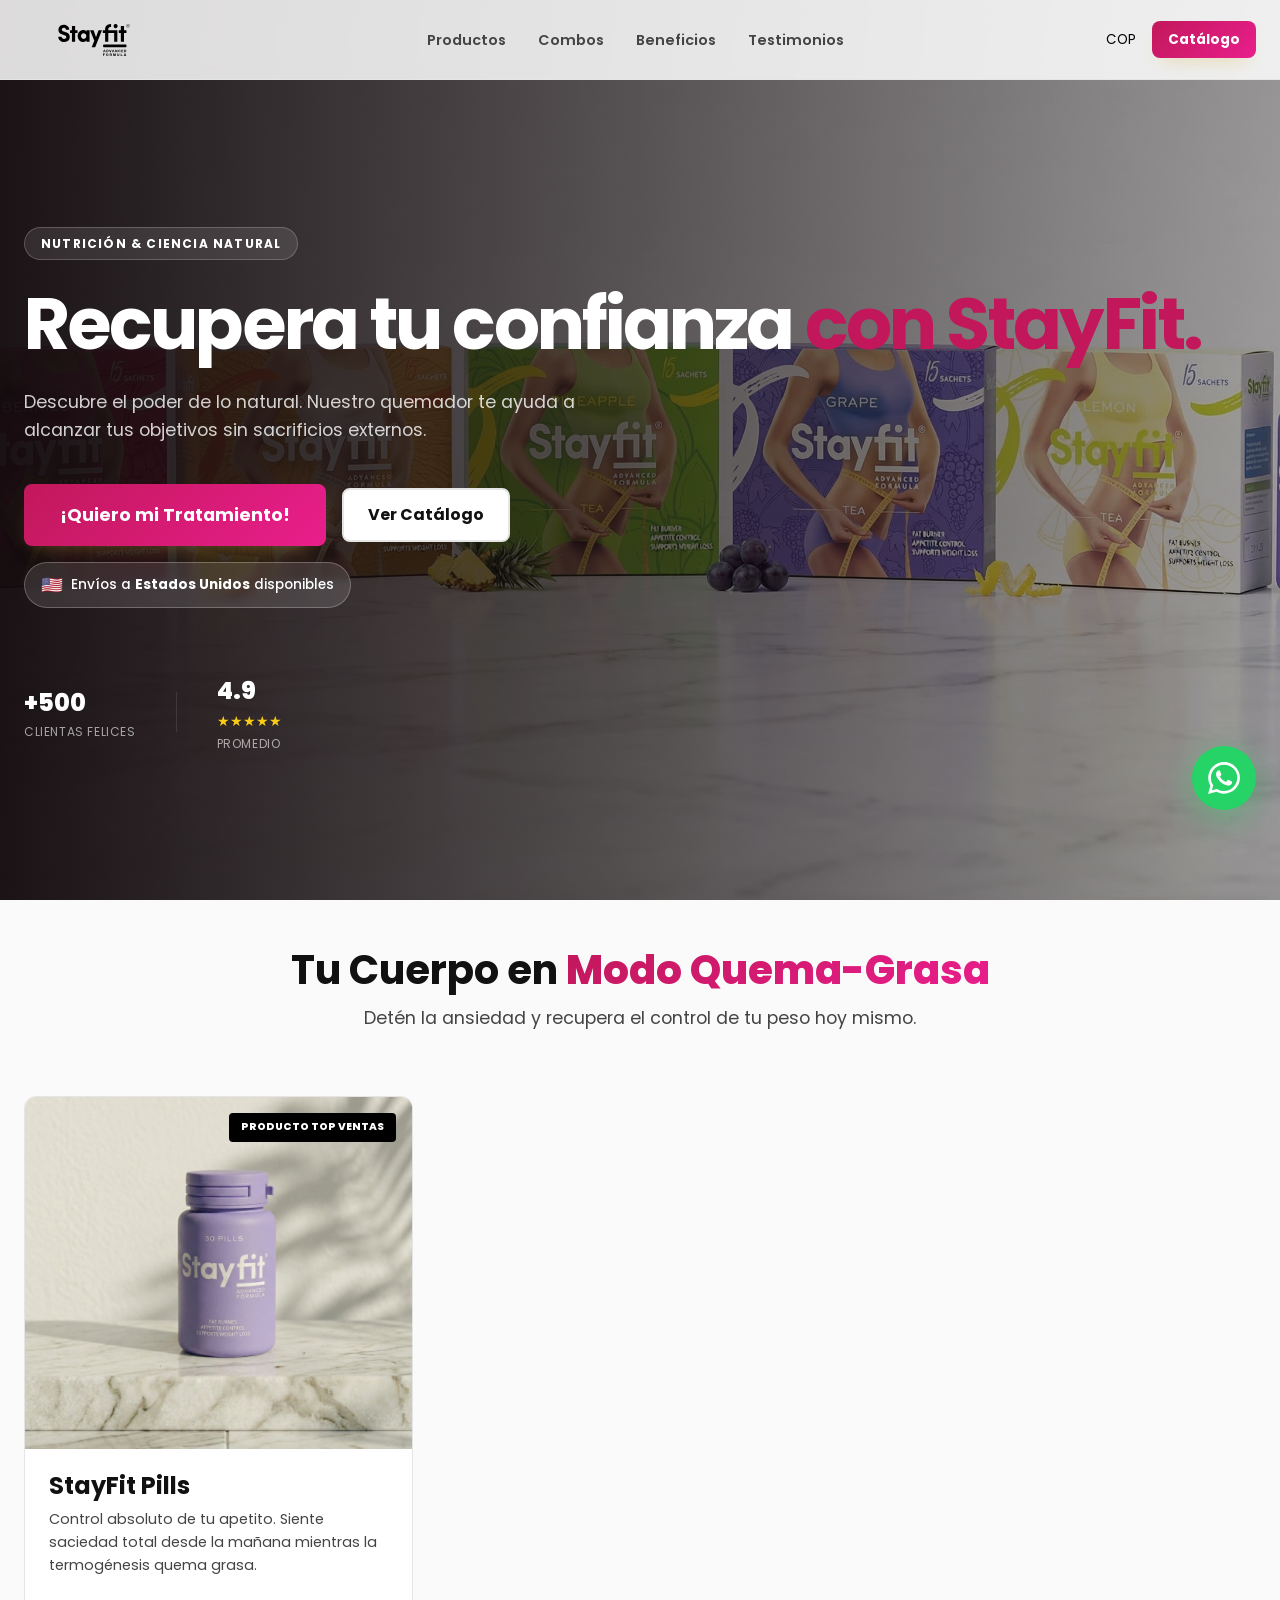
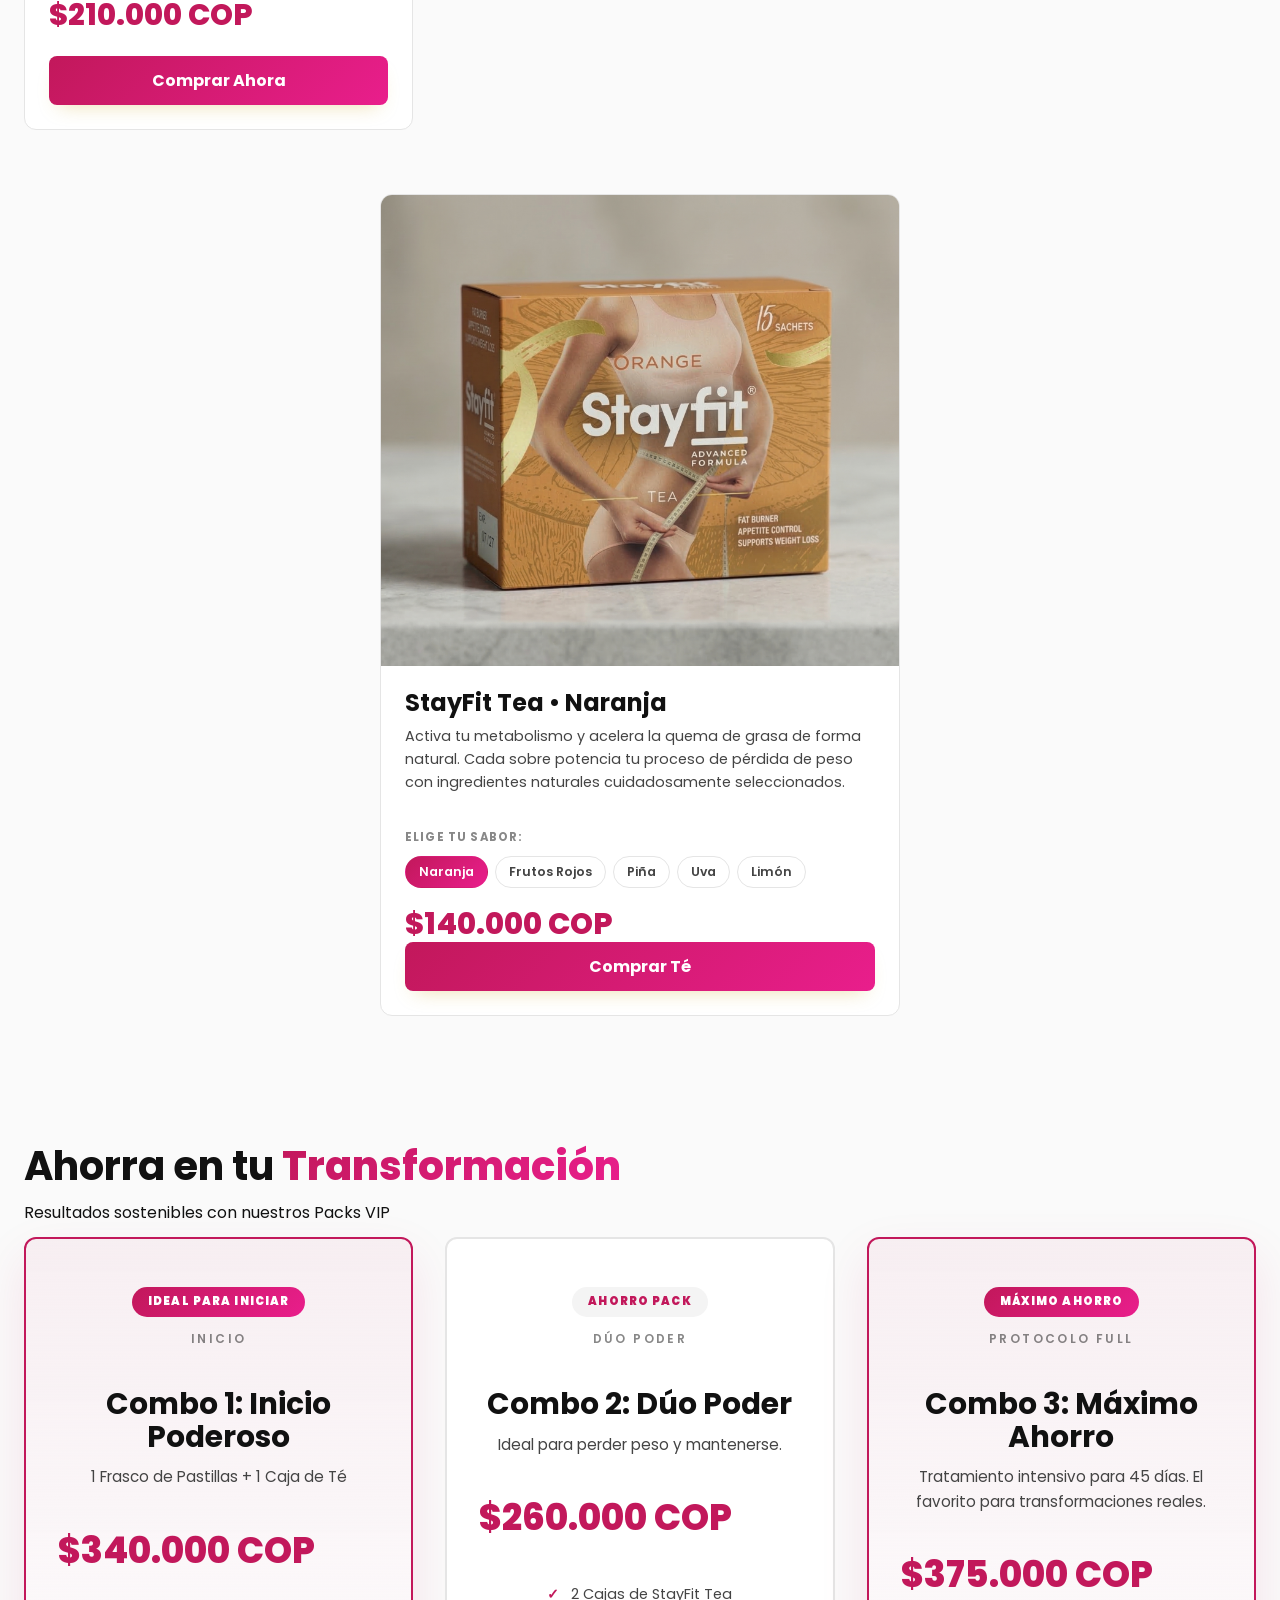
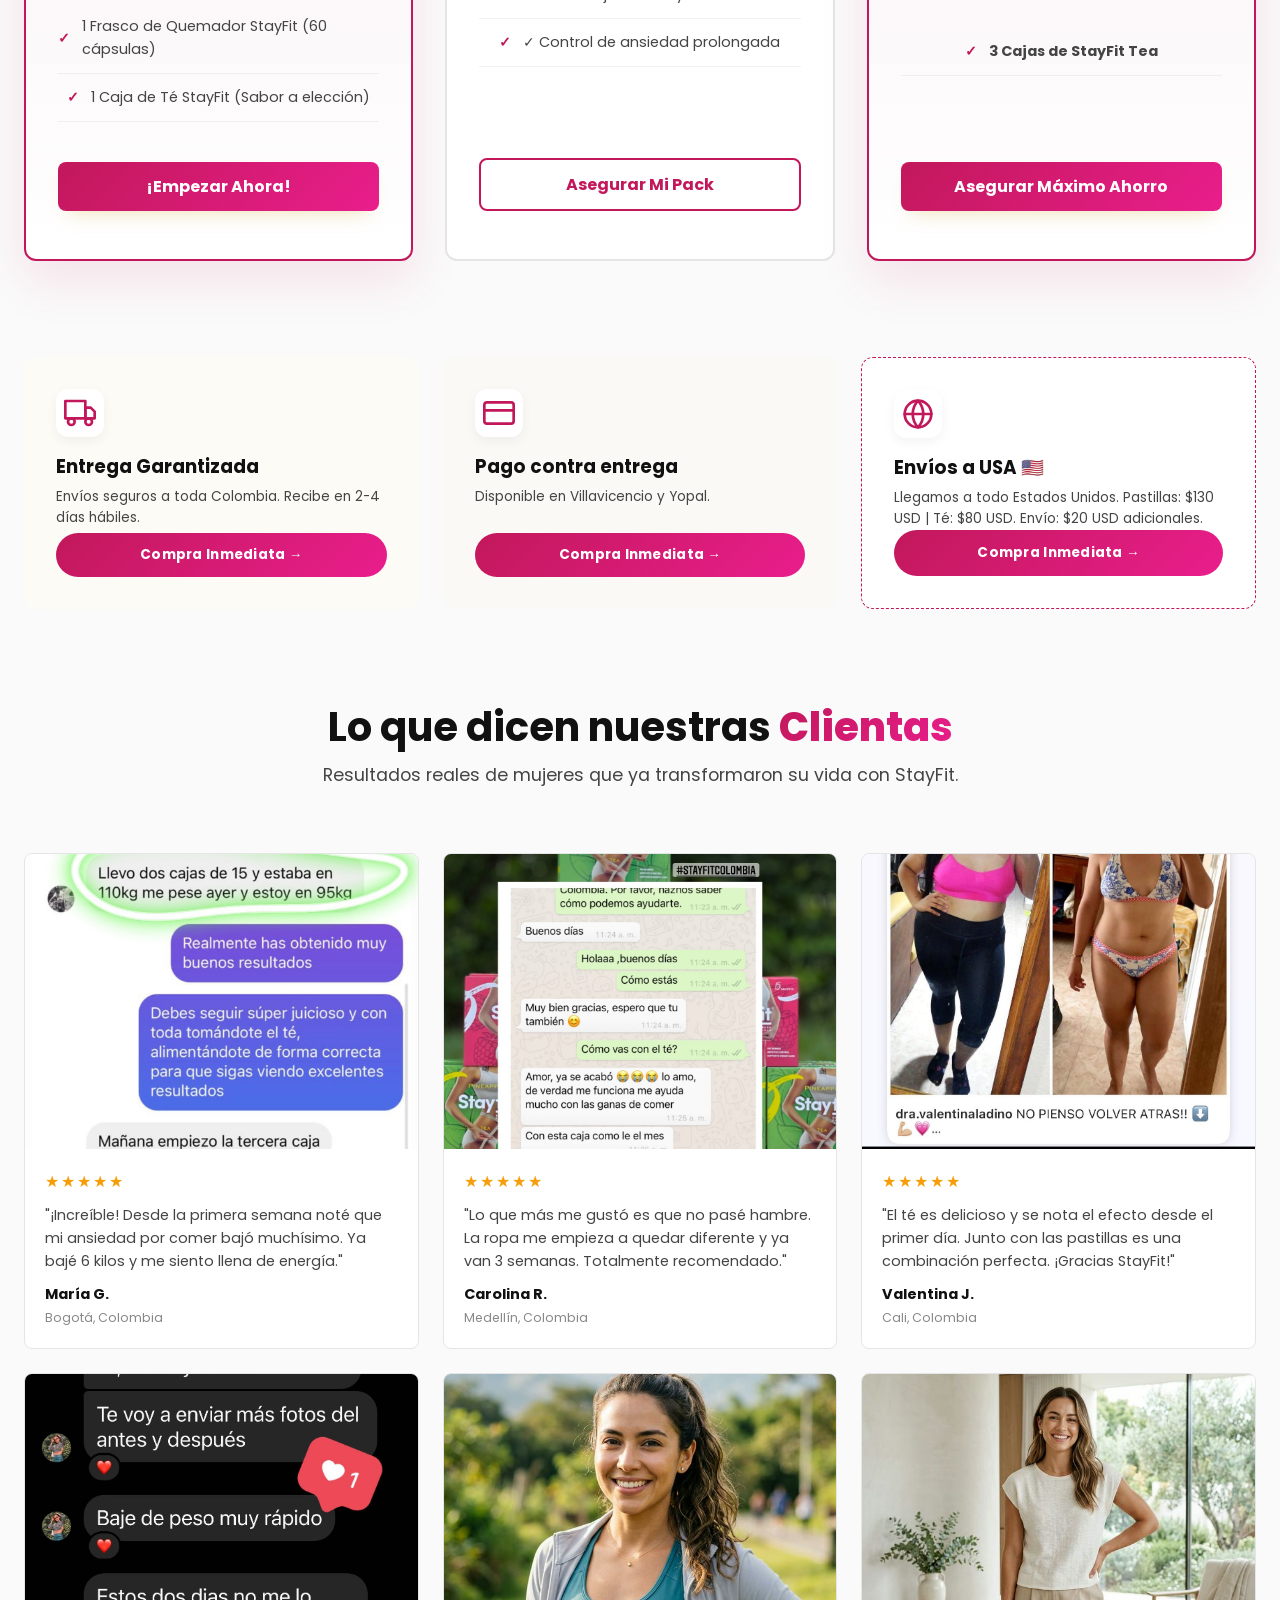
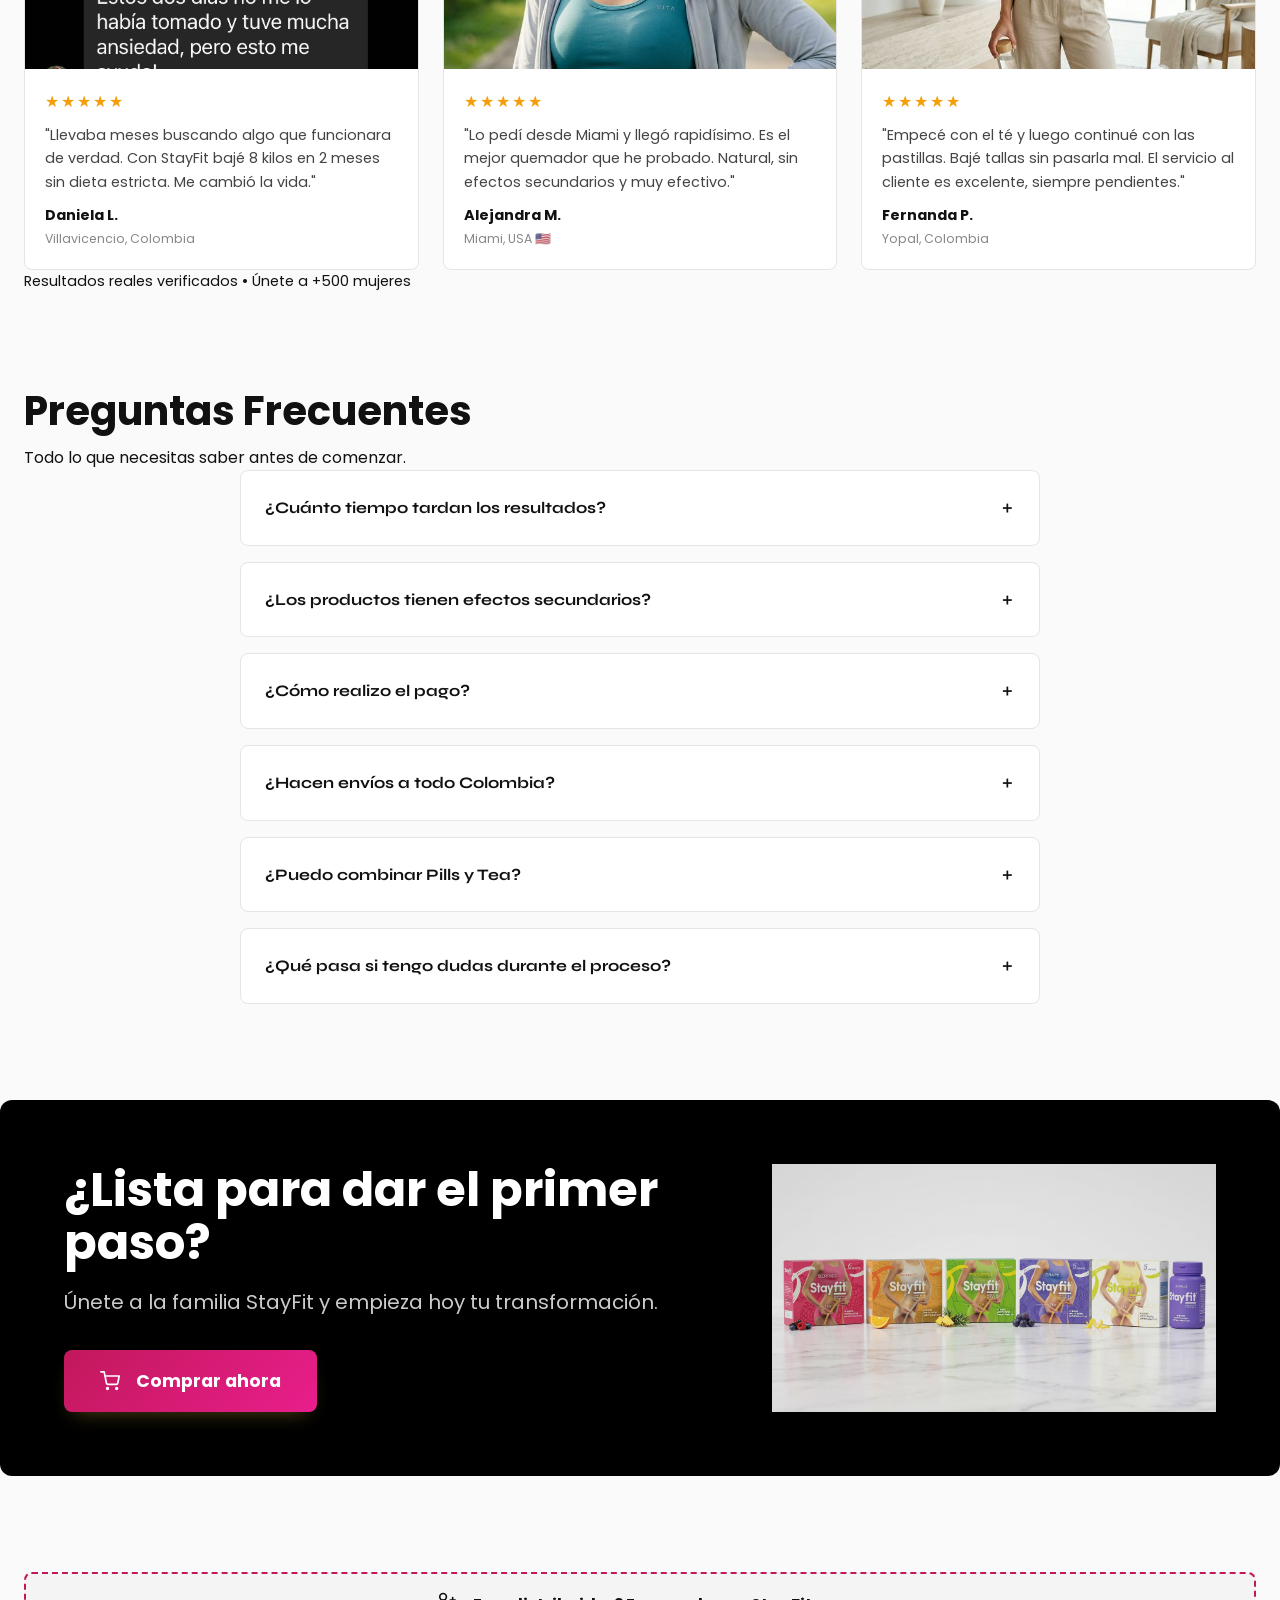
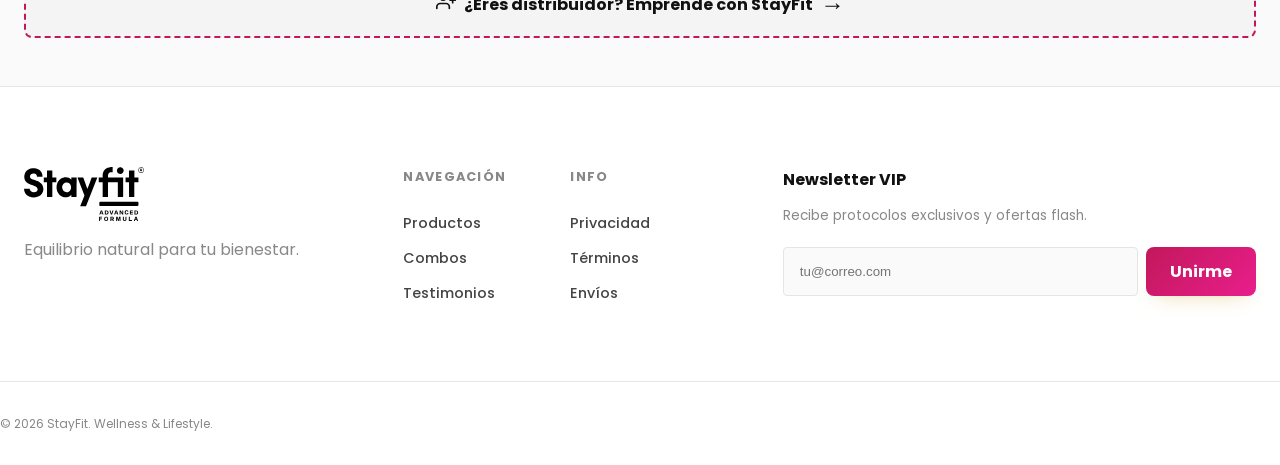
==== commit 75ed7547: "fix(final): testimonios con calificaciones + USA al inicio + quitar localizada - Reemplaza slider sm" ====
--- a/index.html
+++ b/index.html
@@ -39,7 +39,7 @@
         {
           "@type": "Product",
           "name": "StayFit Pills",
-          "description": "Quemador de grasa localizada e inhibidor del apetito 100% natural.",
+          "description": "Quemador de grasa e inhibidor del apetito 100% natural.",
           "brand": { "@type": "Brand", "name": "StayFit" },
           "offers": {
             "@type": "Offer",
@@ -202,12 +202,16 @@
                 Descubre el poder de lo natural. Nuestro quemador te ayuda a alcanzar tus objetivos sin sacrificios externos.
             </p>
             <div class="hero-actions">
-                <button onclick="openModal('Tratamiento StayFit', 210000, '💊')" 
-                        class="btn btn-primary btn-lg btn-pulse" 
+                <button onclick="openModal('Tratamiento StayFit', 210000, '💊')"
+                        class="btn btn-primary btn-lg btn-pulse"
                         id="cta-hero">
                     ¡Quiero mi Tratamiento!
                 </button>
                 <a href="#cat" class="btn btn-outline" style="border-width: 2px; font-weight: 700;">Ver Catálogo</a>
+            </div>
+            <div class="hero-usa-badge">
+                <span class="usa-flag">🇺🇸</span>
+                <span>Envíos a <strong>Estados Unidos</strong> disponibles</span>
             </div>
         </article>
 
@@ -370,68 +374,98 @@
             </div>
         </section>
 
-        <!-- Testimonials Section: Smartphone Interactive Slider -->
+        <!-- Testimonials Section: Card Grid with Ratings -->
         <section class="section-testimonials section-padding" id="testi">
             <div class="container">
                 <header class="section-header reveal">
-                    <h2 class="section-title">Testimonios <span class="text-gradient">Reales</span></h2>
-                    <p class="section-lead">Mira los resultados de nuestras clientas y comienza tu cambio hoy.</p>
+                    <h2 class="section-title">Lo que dicen nuestras <span class="text-gradient">Clientas</span></h2>
+                    <p class="section-lead">Resultados reales de mujeres que ya transformaron su vida con StayFit.</p>
                 </header>
-                
-                <div class="testi-smartphone-wrapper reveal">
-                    <div class="smartphone-case">
-                        <div class="smartphone-bezel">
-                            <div class="smartphone-speaker"></div>
-                        </div>
-                        <div class="smartphone-screen">
-                            <div class="testimonial-track" id="testimonial-track">
-                                <!-- Imágenes -->
-                                <div class="testi-slide">
-                                    <img src="Media/Testimonios/testi_img_1.jpg" alt="Testimonio StayFit 1" loading="lazy">
-                                </div>
-                                <div class="testi-slide">
-                                    <img src="Media/Testimonios/testi_img_2.jpg" alt="Testimonio StayFit 2" loading="lazy">
-                                </div>
-                                <div class="testi-slide">
-                                    <img src="Media/Testimonios/testi_img_3.jpg" alt="Testimonio StayFit 3" loading="lazy">
-                                </div>
-                                <div class="testi-slide">
-                                    <img src="Media/Testimonios/testi_img_4.jpg" alt="Testimonio StayFit 4" loading="lazy">
-                                </div>
-                                <div class="testi-slide">
-                                    <img src="Media/Testimonios/testi_img_5.png" alt="Testimonio StayFit 5" loading="lazy">
-                                </div>
-                                <div class="testi-slide">
-                                    <img src="Media/Testimonios/testi_img_6.png" alt="Testimonio StayFit 6" loading="lazy">
-                                </div>
-                                <!-- Videos -->
-                                <div class="testi-slide">
-                                    <video src="Media/Testimonios/testi_vid_1.mp4" autoplay muted loop playsinline></video>
-                                </div>
-                                <div class="testi-slide">
-                                    <video src="Media/Testimonios/testi_vid_2.mp4" autoplay muted loop playsinline></video>
-                                </div>
-                                <div class="testi-slide">
-                                    <video src="Media/Testimonios/testi_vid_3.mp4" autoplay muted loop playsinline></video>
-                                </div>
+
+                <div class="testi-grid reveal">
+                    <article class="testi-card">
+                        <div class="testi-card-photo">
+                            <img src="Media/Testimonios/testi_img_1.jpg" alt="Testimonio StayFit - María" loading="lazy">
+                        </div>
+                        <div class="testi-card-body">
+                            <div class="testi-card-stars">★★★★★</div>
+                            <p class="testi-card-quote">"¡Increíble! Desde la primera semana noté que mi ansiedad por comer bajó muchísimo. Ya bajé 6 kilos y me siento llena de energía."</p>
+                            <div class="testi-card-author">
+                                <span class="testi-card-name">María G.</span>
+                                <span class="testi-card-location">Bogotá, Colombia</span>
                             </div>
-                            
-                            <!-- Slider Overlay UI -->
-                            <div class="testi-overlay-ui">
-                                <div class="testi-progress-bars" id="testi-progress-bars">
-                                    <!-- Progress bars will be injected by JS -->
-                                </div>
-                                <div class="testi-user-info">
-                                    <div class="testi-avatar">💚</div>
-                                    <div class="testi-meta">
-                                        <span class="testi-name">Clienta StayFit</span>
-                                        <span class="testi-status">Hace un momento</span>
-                                    </div>
-                                </div>
+                        </div>
+                    </article>
+
+                    <article class="testi-card">
+                        <div class="testi-card-photo">
+                            <img src="Media/Testimonios/testi_img_2.jpg" alt="Testimonio StayFit - Carolina" loading="lazy">
+                        </div>
+                        <div class="testi-card-body">
+                            <div class="testi-card-stars">★★★★★</div>
+                            <p class="testi-card-quote">"Lo que más me gustó es que no pasé hambre. La ropa me empieza a quedar diferente y ya van 3 semanas. Totalmente recomendado."</p>
+                            <div class="testi-card-author">
+                                <span class="testi-card-name">Carolina R.</span>
+                                <span class="testi-card-location">Medellín, Colombia</span>
                             </div>
                         </div>
-                        <div class="smartphone-button"></div>
-                    </div>
+                    </article>
+
+                    <article class="testi-card">
+                        <div class="testi-card-photo">
+                            <img src="Media/Testimonios/testi_img_3.jpg" alt="Testimonio StayFit - Valentina" loading="lazy">
+                        </div>
+                        <div class="testi-card-body">
+                            <div class="testi-card-stars">★★★★★</div>
+                            <p class="testi-card-quote">"El té es delicioso y se nota el efecto desde el primer día. Junto con las pastillas es una combinación perfecta. ¡Gracias StayFit!"</p>
+                            <div class="testi-card-author">
+                                <span class="testi-card-name">Valentina J.</span>
+                                <span class="testi-card-location">Cali, Colombia</span>
+                            </div>
+                        </div>
+                    </article>
+
+                    <article class="testi-card">
+                        <div class="testi-card-photo">
+                            <img src="Media/Testimonios/testi_img_4.jpg" alt="Testimonio StayFit - Daniela" loading="lazy">
+                        </div>
+                        <div class="testi-card-body">
+                            <div class="testi-card-stars">★★★★★</div>
+                            <p class="testi-card-quote">"Llevaba meses buscando algo que funcionara de verdad. Con StayFit bajé 8 kilos en 2 meses sin dieta estricta. Me cambió la vida."</p>
+                            <div class="testi-card-author">
+                                <span class="testi-card-name">Daniela L.</span>
+                                <span class="testi-card-location">Villavicencio, Colombia</span>
+                            </div>
+                        </div>
+                    </article>
+
+                    <article class="testi-card">
+                        <div class="testi-card-photo">
+                            <img src="Media/Testimonios/testi_img_5.png" alt="Testimonio StayFit - Alejandra" loading="lazy">
+                        </div>
+                        <div class="testi-card-body">
+                            <div class="testi-card-stars">★★★★★</div>
+                            <p class="testi-card-quote">"Lo pedí desde Miami y llegó rapidísimo. Es el mejor quemador que he probado. Natural, sin efectos secundarios y muy efectivo."</p>
+                            <div class="testi-card-author">
+                                <span class="testi-card-name">Alejandra M.</span>
+                                <span class="testi-card-location">Miami, USA 🇺🇸</span>
+                            </div>
+                        </div>
+                    </article>
+
+                    <article class="testi-card">
+                        <div class="testi-card-photo">
+                            <img src="Media/Testimonios/testi_img_6.png" alt="Testimonio StayFit - Fernanda" loading="lazy">
+                        </div>
+                        <div class="testi-card-body">
+                            <div class="testi-card-stars">★★★★★</div>
+                            <p class="testi-card-quote">"Empecé con el té y luego continué con las pastillas. Bajé tallas sin pasarla mal. El servicio al cliente es excelente, siempre pendientes."</p>
+                            <div class="testi-card-author">
+                                <span class="testi-card-name">Fernanda P.</span>
+                                <span class="testi-card-location">Yopal, Colombia</span>
+                            </div>
+                        </div>
+                    </article>
                 </div>
 
                 <div class="text-center mt-12 reveal">
--- a/globals.css
+++ b/globals.css
@@ -290,7 +290,77 @@
     .bento-grid { grid-template-columns: 1fr; }
 }
 
-/* ── Testimonials (Smartphone Style) ───────────────────────────────────── */
+/* ── Hero USA Badge ────────────────────────────────────────────────────── */
+.hero-usa-badge {
+    display: inline-flex;
+    align-items: center;
+    gap: 8px;
+    margin-top: 16px;
+    padding: 8px 16px;
+    background: rgba(255,255,255,0.12);
+    border: 1px solid rgba(255,255,255,0.25);
+    border-radius: 50px;
+    font-size: 0.85rem;
+    font-weight: 500;
+    color: #fff;
+    backdrop-filter: blur(4px);
+}
+.hero-usa-badge .usa-flag { font-size: 1.1rem; }
+
+/* ── Testimonials (Card Grid) ───────────────────────────────────────────── */
+.testi-grid {
+    display: grid;
+    grid-template-columns: repeat(3, 1fr);
+    gap: 24px;
+    margin-top: 48px;
+}
+@media (max-width: 900px) { .testi-grid { grid-template-columns: repeat(2, 1fr); } }
+@media (max-width: 600px) { .testi-grid { grid-template-columns: 1fr; } }
+
+.testi-card {
+    background: #fff;
+    border-radius: var(--radius-md);
+    border: 1px solid var(--border);
+    overflow: hidden;
+    display: flex;
+    flex-direction: column;
+    transition: transform 0.25s ease, box-shadow 0.25s ease;
+}
+.testi-card:hover {
+    transform: translateY(-4px);
+    box-shadow: 0 12px 32px rgba(0,0,0,0.1);
+}
+.testi-card-photo {
+    width: 100%;
+    aspect-ratio: 4/3;
+    overflow: hidden;
+}
+.testi-card-photo img {
+    width: 100%;
+    height: 100%;
+    object-fit: cover;
+    transition: transform 0.4s ease;
+}
+.testi-card:hover .testi-card-photo img { transform: scale(1.04); }
+.testi-card-body {
+    padding: 20px;
+    display: flex;
+    flex-direction: column;
+    gap: 10px;
+    flex-grow: 1;
+}
+.testi-card-stars { color: #f59e0b; font-size: 1rem; letter-spacing: 2px; }
+.testi-card-quote {
+    font-size: 0.9rem;
+    color: var(--text-secondary);
+    line-height: 1.6;
+    flex-grow: 1;
+}
+.testi-card-author { margin-top: auto; display: flex; flex-direction: column; gap: 2px; }
+.testi-card-name { font-weight: 700; font-size: 0.9rem; color: var(--text-primary); }
+.testi-card-location { font-size: 0.78rem; color: var(--text-muted); }
+
+/* ── Testimonials (Smartphone Style — LEGACY, kept for reference) ───────── */
 .testi-smartphone-wrapper {
     display: flex;
     justify-content: center;
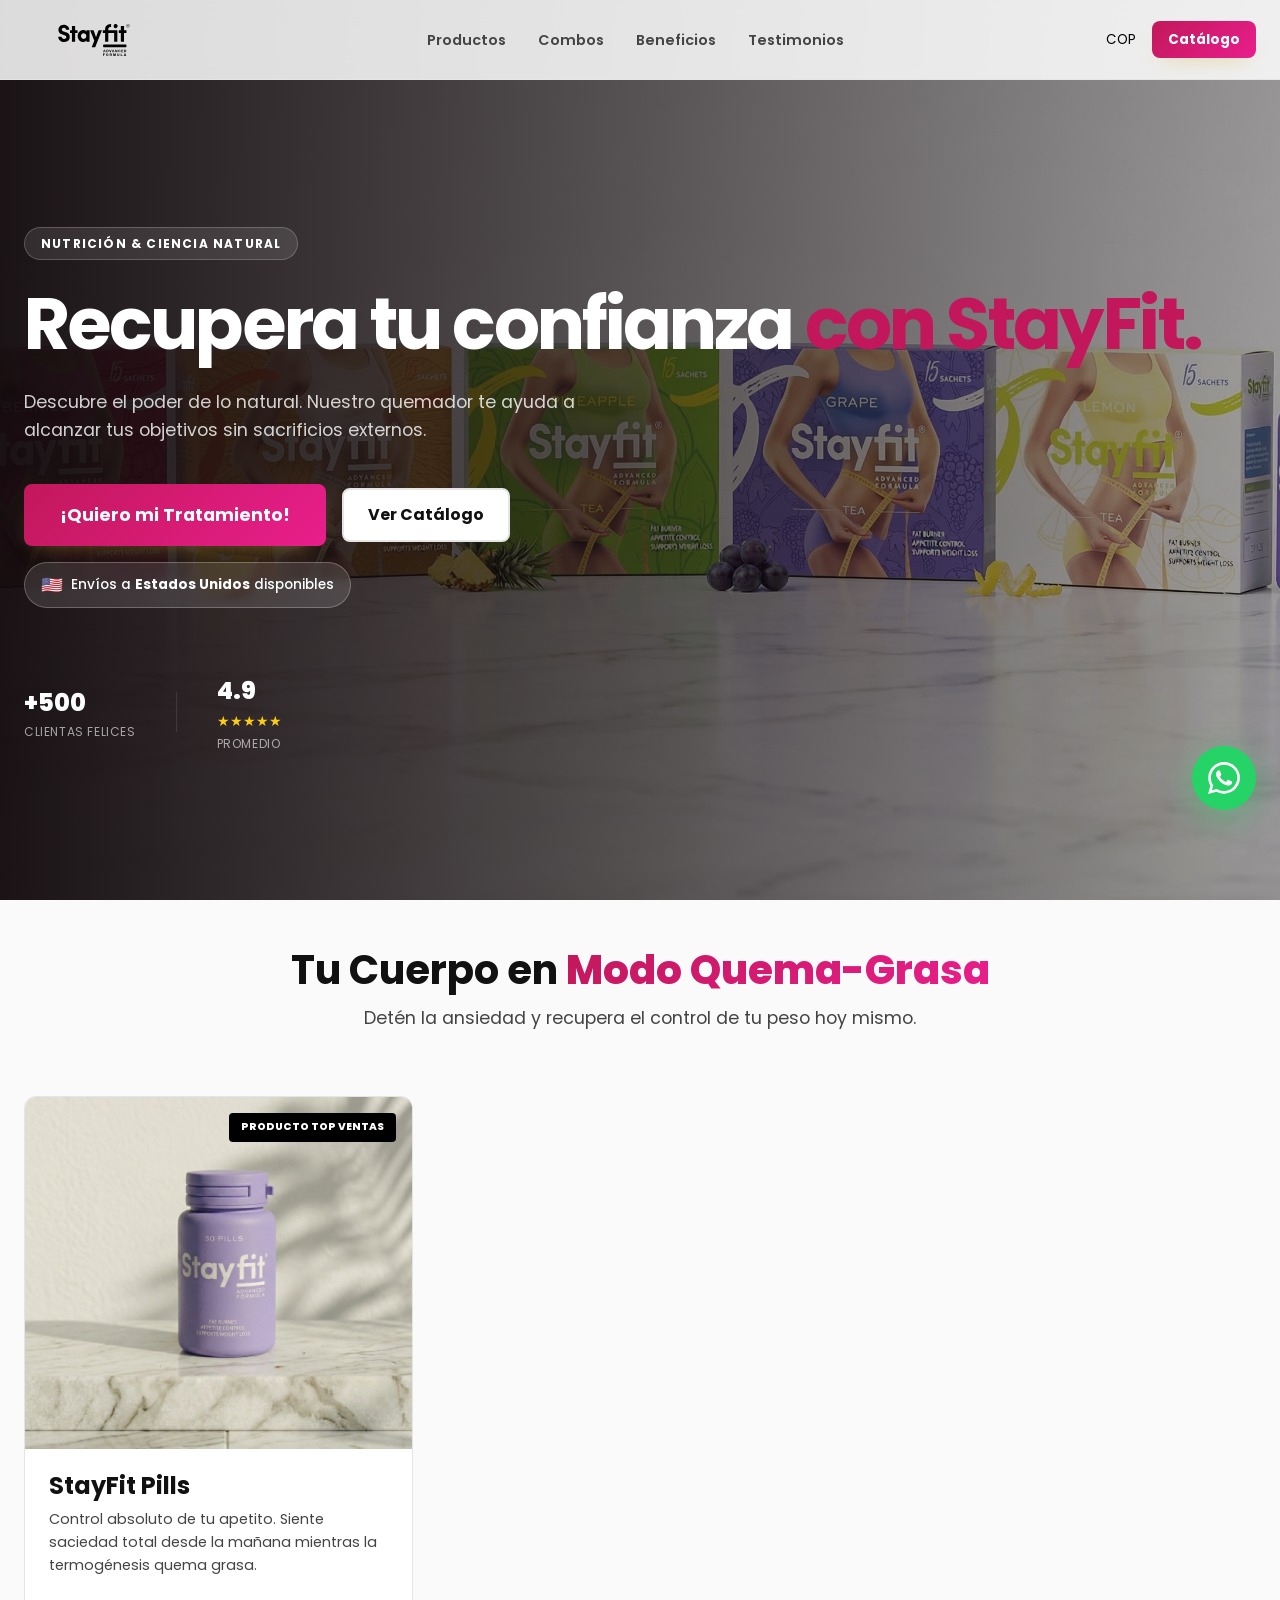
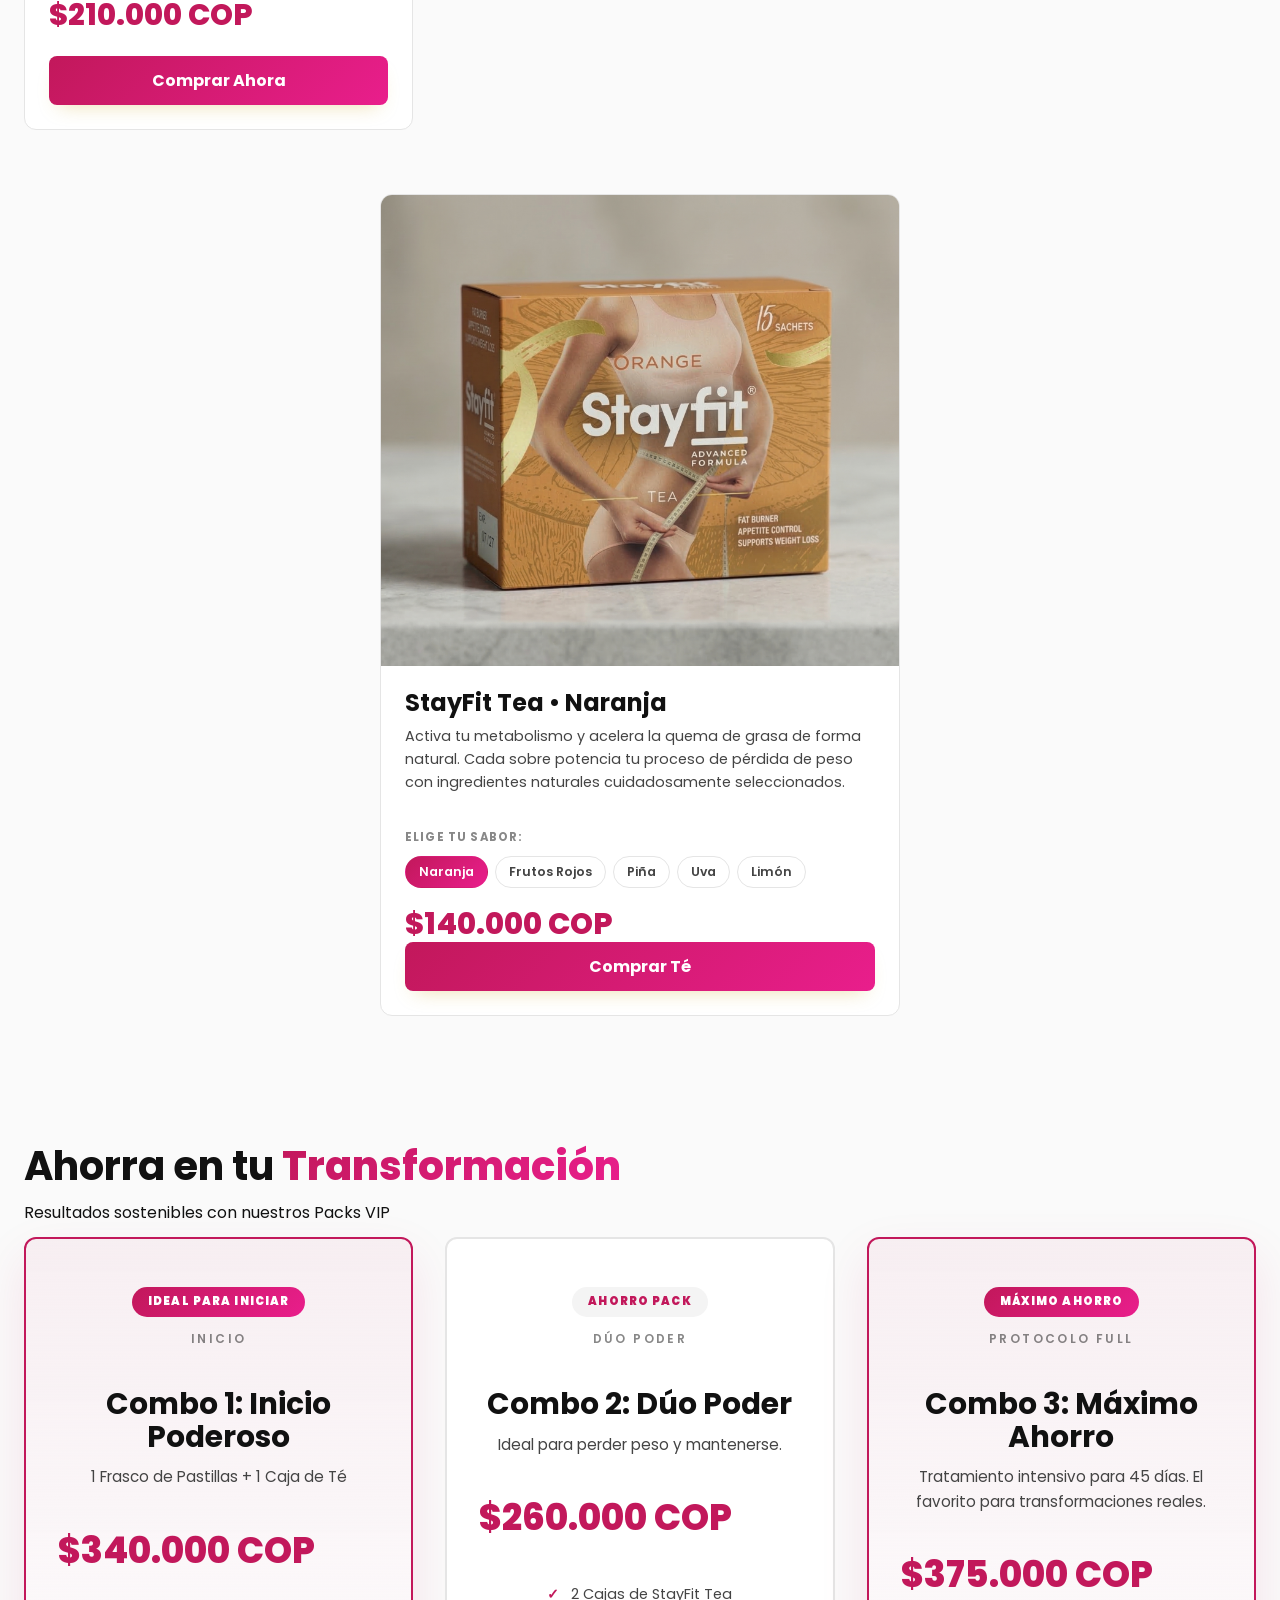
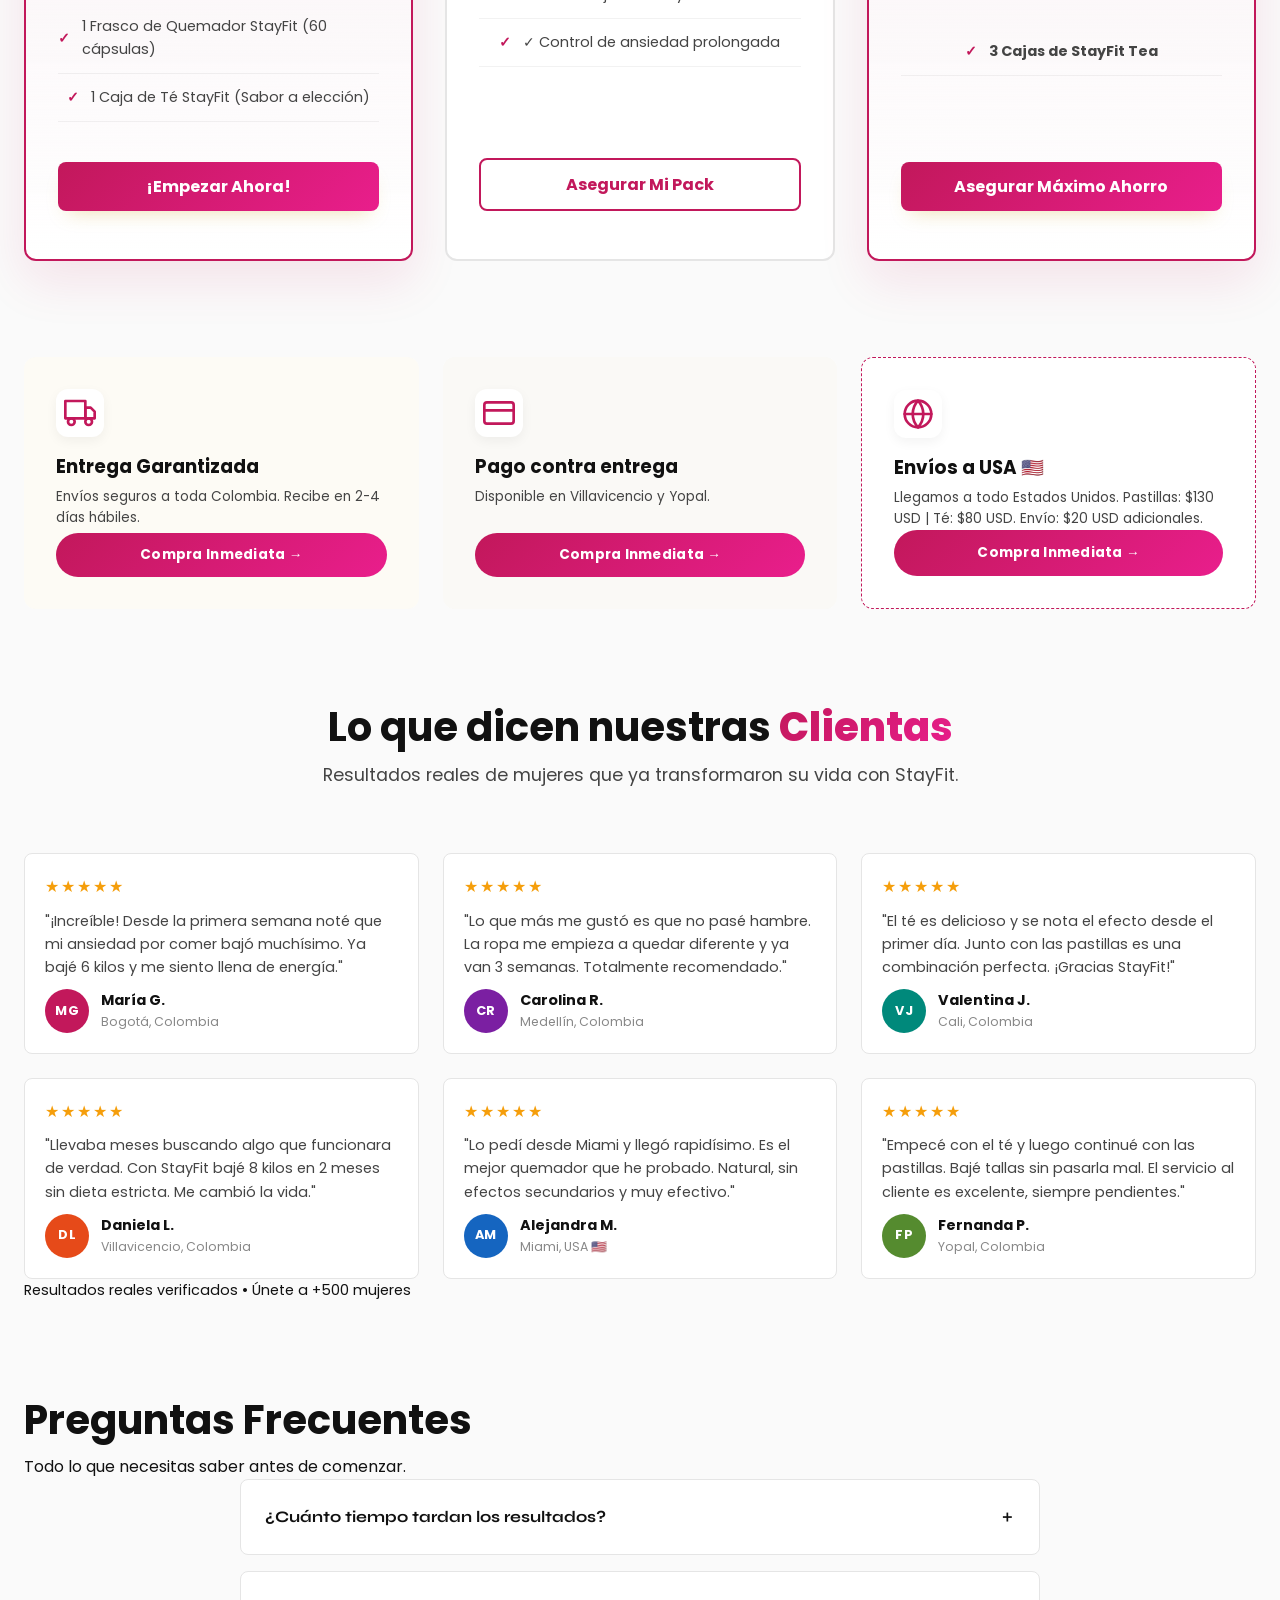
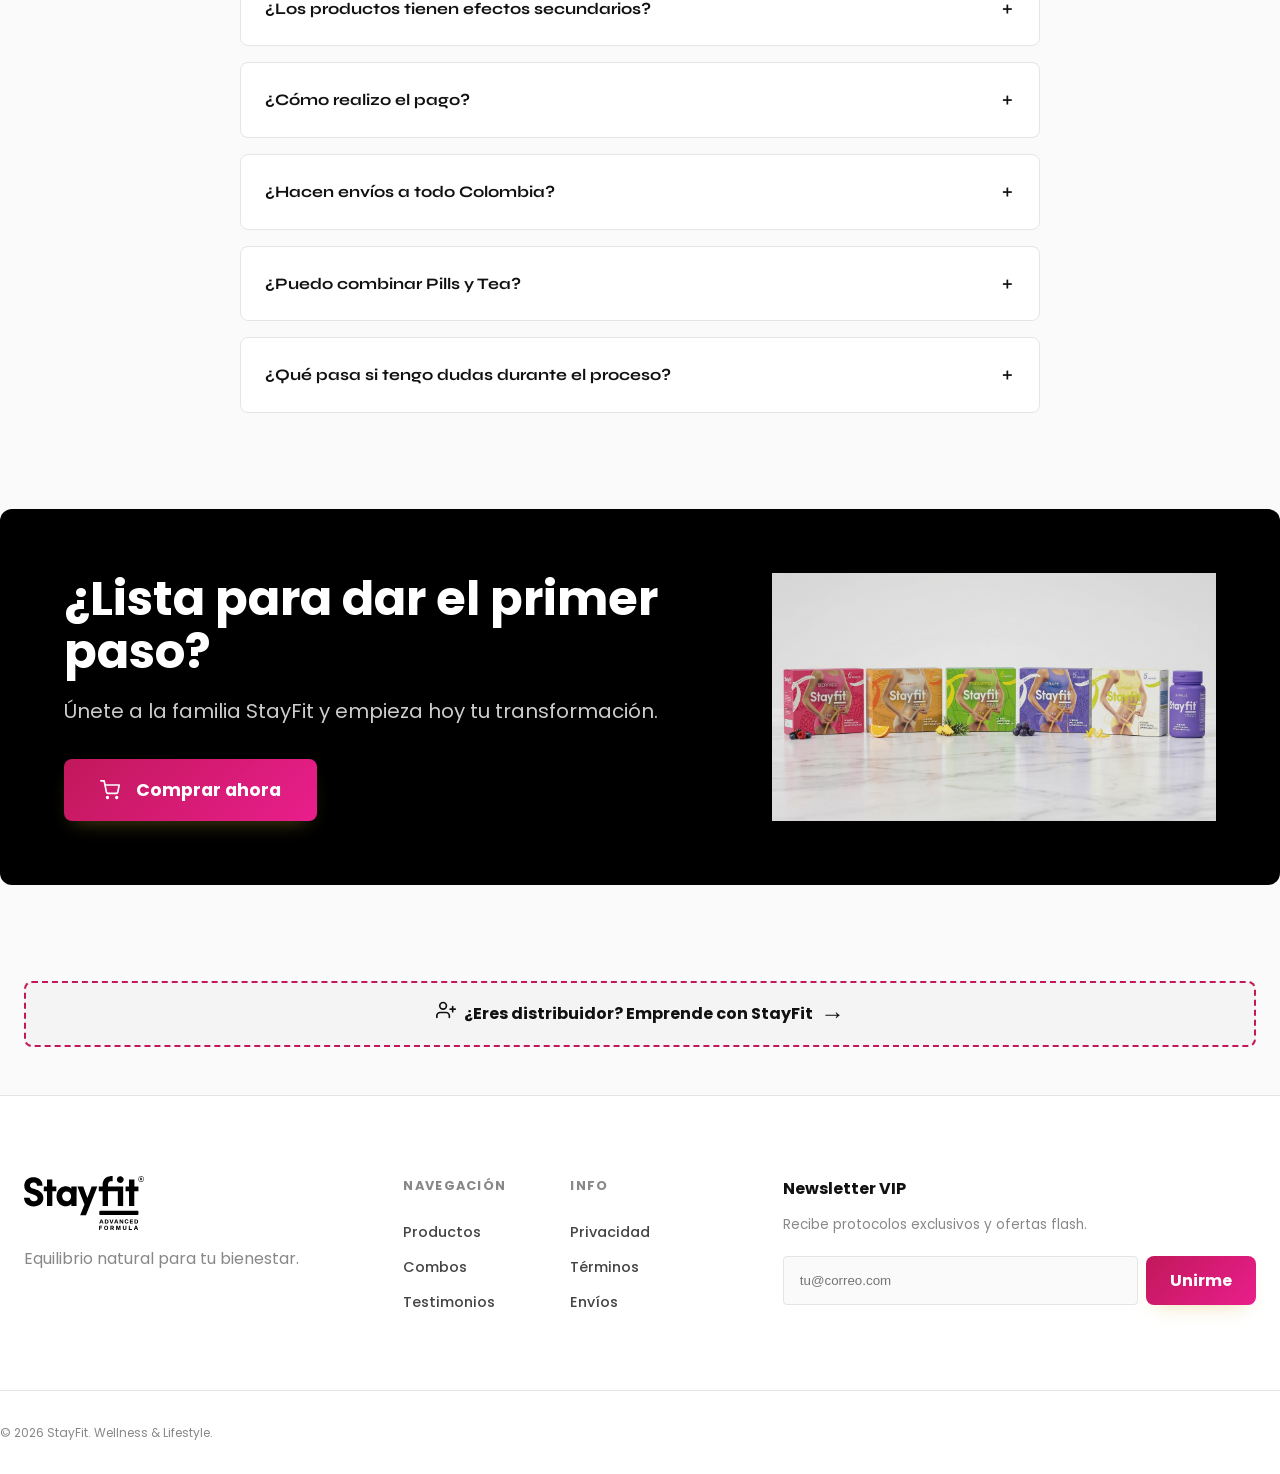
==== commit 2949d3a2: "fix(testi): reemplazar fotos de clientes por avatares genéricos con iniciales - Quita testi-card-pho" ====
--- a/index.html
+++ b/index.html
@@ -384,85 +384,85 @@
 
                 <div class="testi-grid reveal">
                     <article class="testi-card">
-                        <div class="testi-card-photo">
-                            <img src="Media/Testimonios/testi_img_1.jpg" alt="Testimonio StayFit - María" loading="lazy">
-                        </div>
                         <div class="testi-card-body">
                             <div class="testi-card-stars">★★★★★</div>
                             <p class="testi-card-quote">"¡Increíble! Desde la primera semana noté que mi ansiedad por comer bajó muchísimo. Ya bajé 6 kilos y me siento llena de energía."</p>
                             <div class="testi-card-author">
-                                <span class="testi-card-name">María G.</span>
-                                <span class="testi-card-location">Bogotá, Colombia</span>
+                                <div class="testi-card-avatar" style="--av-color: #c2185b;">MG</div>
+                                <div>
+                                    <span class="testi-card-name">María G.</span>
+                                    <span class="testi-card-location">Bogotá, Colombia</span>
+                                </div>
                             </div>
                         </div>
                     </article>
 
                     <article class="testi-card">
-                        <div class="testi-card-photo">
-                            <img src="Media/Testimonios/testi_img_2.jpg" alt="Testimonio StayFit - Carolina" loading="lazy">
-                        </div>
                         <div class="testi-card-body">
                             <div class="testi-card-stars">★★★★★</div>
                             <p class="testi-card-quote">"Lo que más me gustó es que no pasé hambre. La ropa me empieza a quedar diferente y ya van 3 semanas. Totalmente recomendado."</p>
                             <div class="testi-card-author">
-                                <span class="testi-card-name">Carolina R.</span>
-                                <span class="testi-card-location">Medellín, Colombia</span>
+                                <div class="testi-card-avatar" style="--av-color: #7b1fa2;">CR</div>
+                                <div>
+                                    <span class="testi-card-name">Carolina R.</span>
+                                    <span class="testi-card-location">Medellín, Colombia</span>
+                                </div>
                             </div>
                         </div>
                     </article>
 
                     <article class="testi-card">
-                        <div class="testi-card-photo">
-                            <img src="Media/Testimonios/testi_img_3.jpg" alt="Testimonio StayFit - Valentina" loading="lazy">
-                        </div>
                         <div class="testi-card-body">
                             <div class="testi-card-stars">★★★★★</div>
                             <p class="testi-card-quote">"El té es delicioso y se nota el efecto desde el primer día. Junto con las pastillas es una combinación perfecta. ¡Gracias StayFit!"</p>
                             <div class="testi-card-author">
-                                <span class="testi-card-name">Valentina J.</span>
-                                <span class="testi-card-location">Cali, Colombia</span>
+                                <div class="testi-card-avatar" style="--av-color: #00897b;">VJ</div>
+                                <div>
+                                    <span class="testi-card-name">Valentina J.</span>
+                                    <span class="testi-card-location">Cali, Colombia</span>
+                                </div>
                             </div>
                         </div>
                     </article>
 
                     <article class="testi-card">
-                        <div class="testi-card-photo">
-                            <img src="Media/Testimonios/testi_img_4.jpg" alt="Testimonio StayFit - Daniela" loading="lazy">
-                        </div>
                         <div class="testi-card-body">
                             <div class="testi-card-stars">★★★★★</div>
                             <p class="testi-card-quote">"Llevaba meses buscando algo que funcionara de verdad. Con StayFit bajé 8 kilos en 2 meses sin dieta estricta. Me cambió la vida."</p>
                             <div class="testi-card-author">
-                                <span class="testi-card-name">Daniela L.</span>
-                                <span class="testi-card-location">Villavicencio, Colombia</span>
+                                <div class="testi-card-avatar" style="--av-color: #e64a19;">DL</div>
+                                <div>
+                                    <span class="testi-card-name">Daniela L.</span>
+                                    <span class="testi-card-location">Villavicencio, Colombia</span>
+                                </div>
                             </div>
                         </div>
                     </article>
 
                     <article class="testi-card">
-                        <div class="testi-card-photo">
-                            <img src="Media/Testimonios/testi_img_5.png" alt="Testimonio StayFit - Alejandra" loading="lazy">
-                        </div>
                         <div class="testi-card-body">
                             <div class="testi-card-stars">★★★★★</div>
                             <p class="testi-card-quote">"Lo pedí desde Miami y llegó rapidísimo. Es el mejor quemador que he probado. Natural, sin efectos secundarios y muy efectivo."</p>
                             <div class="testi-card-author">
-                                <span class="testi-card-name">Alejandra M.</span>
-                                <span class="testi-card-location">Miami, USA 🇺🇸</span>
+                                <div class="testi-card-avatar" style="--av-color: #1565c0;">AM</div>
+                                <div>
+                                    <span class="testi-card-name">Alejandra M.</span>
+                                    <span class="testi-card-location">Miami, USA 🇺🇸</span>
+                                </div>
                             </div>
                         </div>
                     </article>
 
                     <article class="testi-card">
-                        <div class="testi-card-photo">
-                            <img src="Media/Testimonios/testi_img_6.png" alt="Testimonio StayFit - Fernanda" loading="lazy">
-                        </div>
                         <div class="testi-card-body">
                             <div class="testi-card-stars">★★★★★</div>
                             <p class="testi-card-quote">"Empecé con el té y luego continué con las pastillas. Bajé tallas sin pasarla mal. El servicio al cliente es excelente, siempre pendientes."</p>
                             <div class="testi-card-author">
-                                <span class="testi-card-name">Fernanda P.</span>
-                                <span class="testi-card-location">Yopal, Colombia</span>
+                                <div class="testi-card-avatar" style="--av-color: #558b2f;">FP</div>
+                                <div>
+                                    <span class="testi-card-name">Fernanda P.</span>
+                                    <span class="testi-card-location">Yopal, Colombia</span>
+                                </div>
                             </div>
                         </div>
                     </article>
--- a/globals.css
+++ b/globals.css
@@ -330,18 +330,6 @@
     transform: translateY(-4px);
     box-shadow: 0 12px 32px rgba(0,0,0,0.1);
 }
-.testi-card-photo {
-    width: 100%;
-    aspect-ratio: 4/3;
-    overflow: hidden;
-}
-.testi-card-photo img {
-    width: 100%;
-    height: 100%;
-    object-fit: cover;
-    transition: transform 0.4s ease;
-}
-.testi-card:hover .testi-card-photo img { transform: scale(1.04); }
 .testi-card-body {
     padding: 20px;
     display: flex;
@@ -356,9 +344,16 @@
     line-height: 1.6;
     flex-grow: 1;
 }
-.testi-card-author { margin-top: auto; display: flex; flex-direction: column; gap: 2px; }
-.testi-card-name { font-weight: 700; font-size: 0.9rem; color: var(--text-primary); }
-.testi-card-location { font-size: 0.78rem; color: var(--text-muted); }
+.testi-card-author { margin-top: auto; display: flex; align-items: center; gap: 12px; }
+.testi-card-avatar {
+    width: 44px; height: 44px; flex-shrink: 0;
+    background: var(--av-color, var(--brand-primary));
+    border-radius: 50%;
+    display: flex; align-items: center; justify-content: center;
+    color: #fff; font-weight: 700; font-size: 0.8rem; letter-spacing: 0.5px;
+}
+.testi-card-name { display: block; font-weight: 700; font-size: 0.9rem; color: var(--text-primary); }
+.testi-card-location { display: block; font-size: 0.78rem; color: var(--text-muted); }
 
 /* ── Testimonials (Smartphone Style — LEGACY, kept for reference) ───────── */
 .testi-smartphone-wrapper {
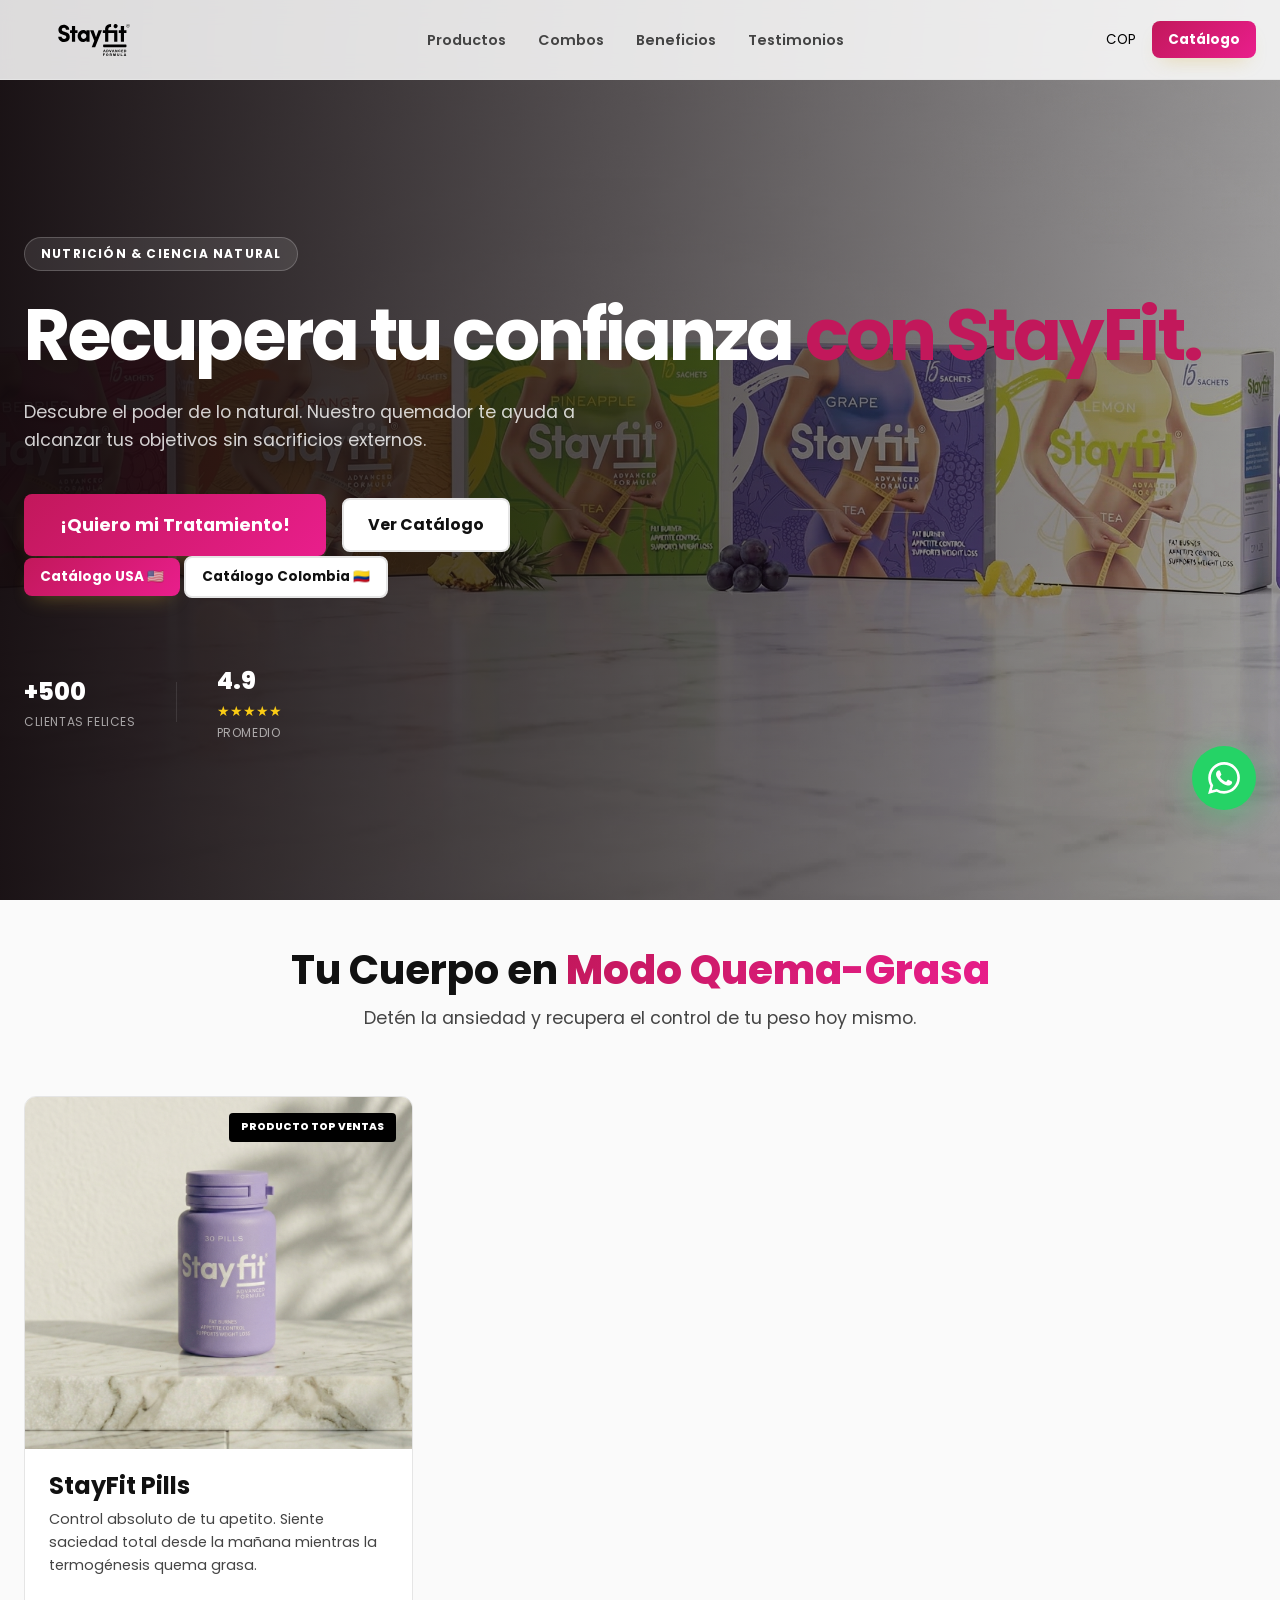
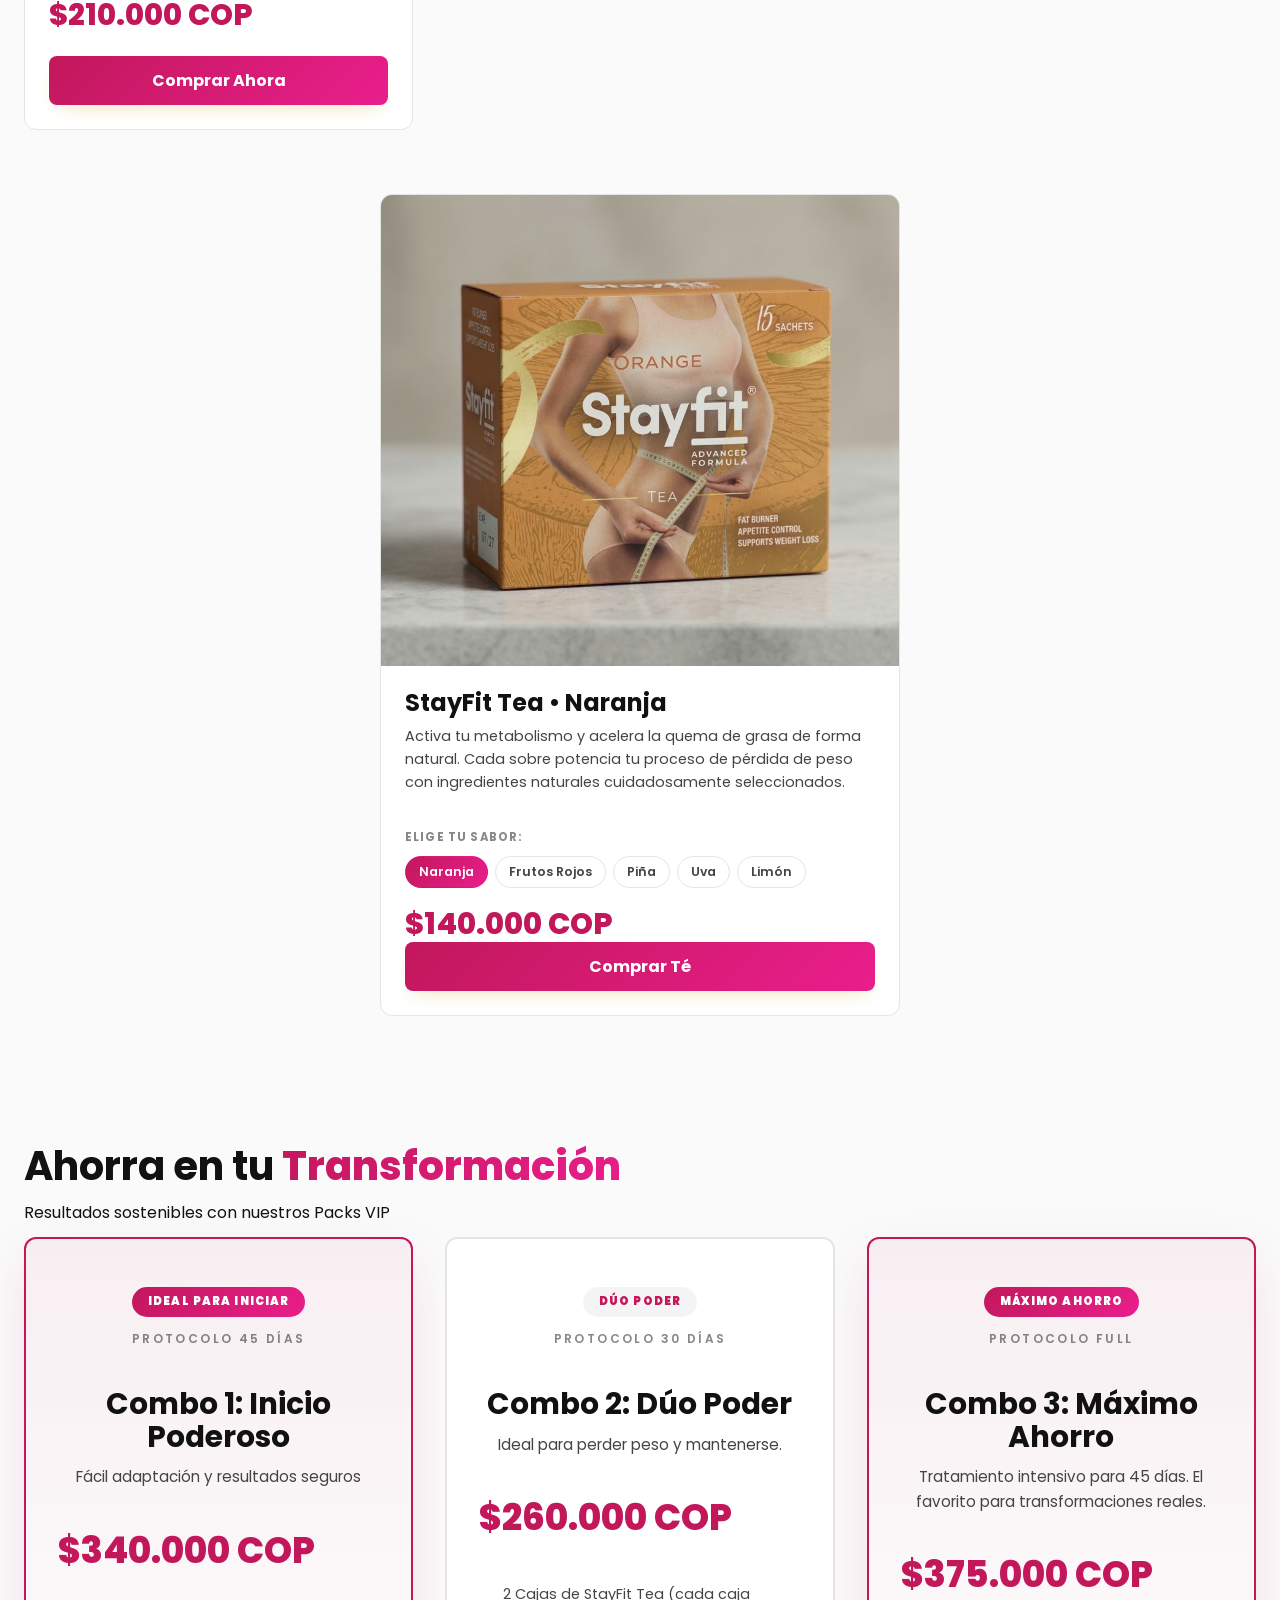
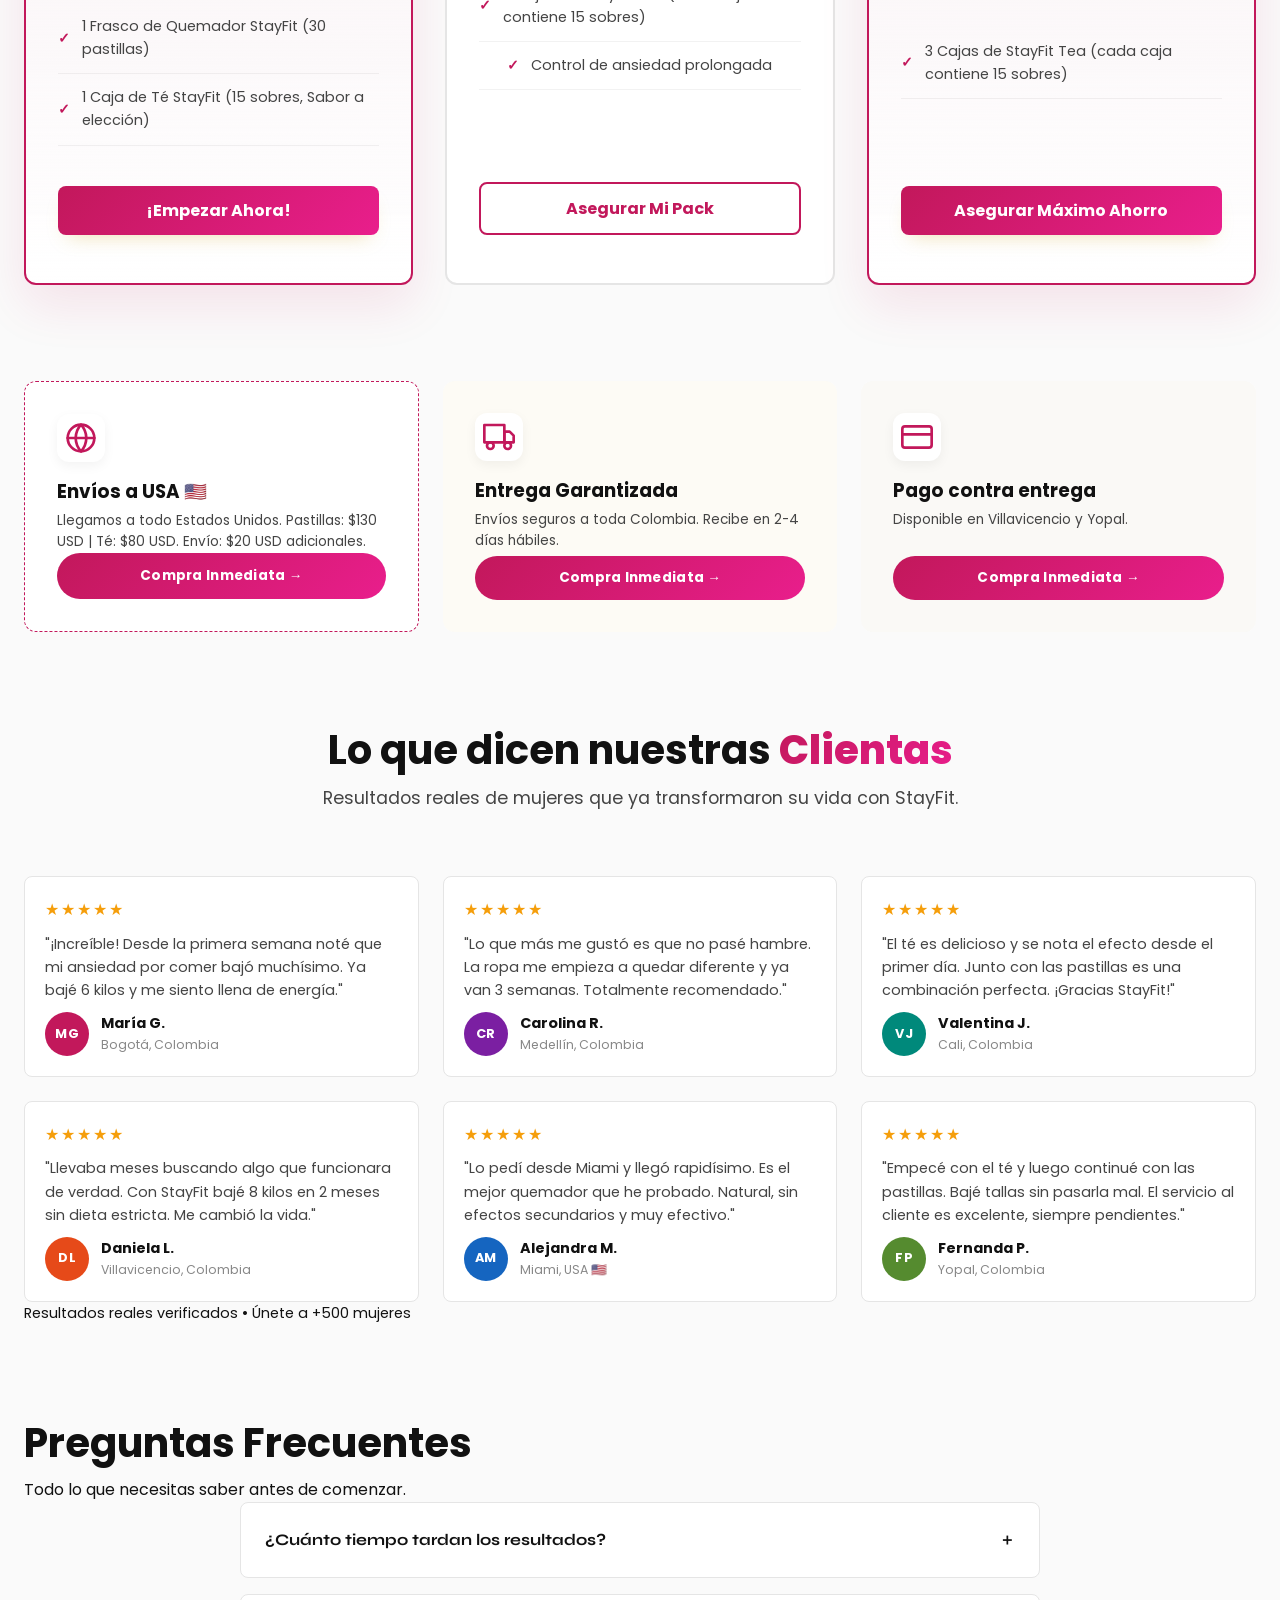
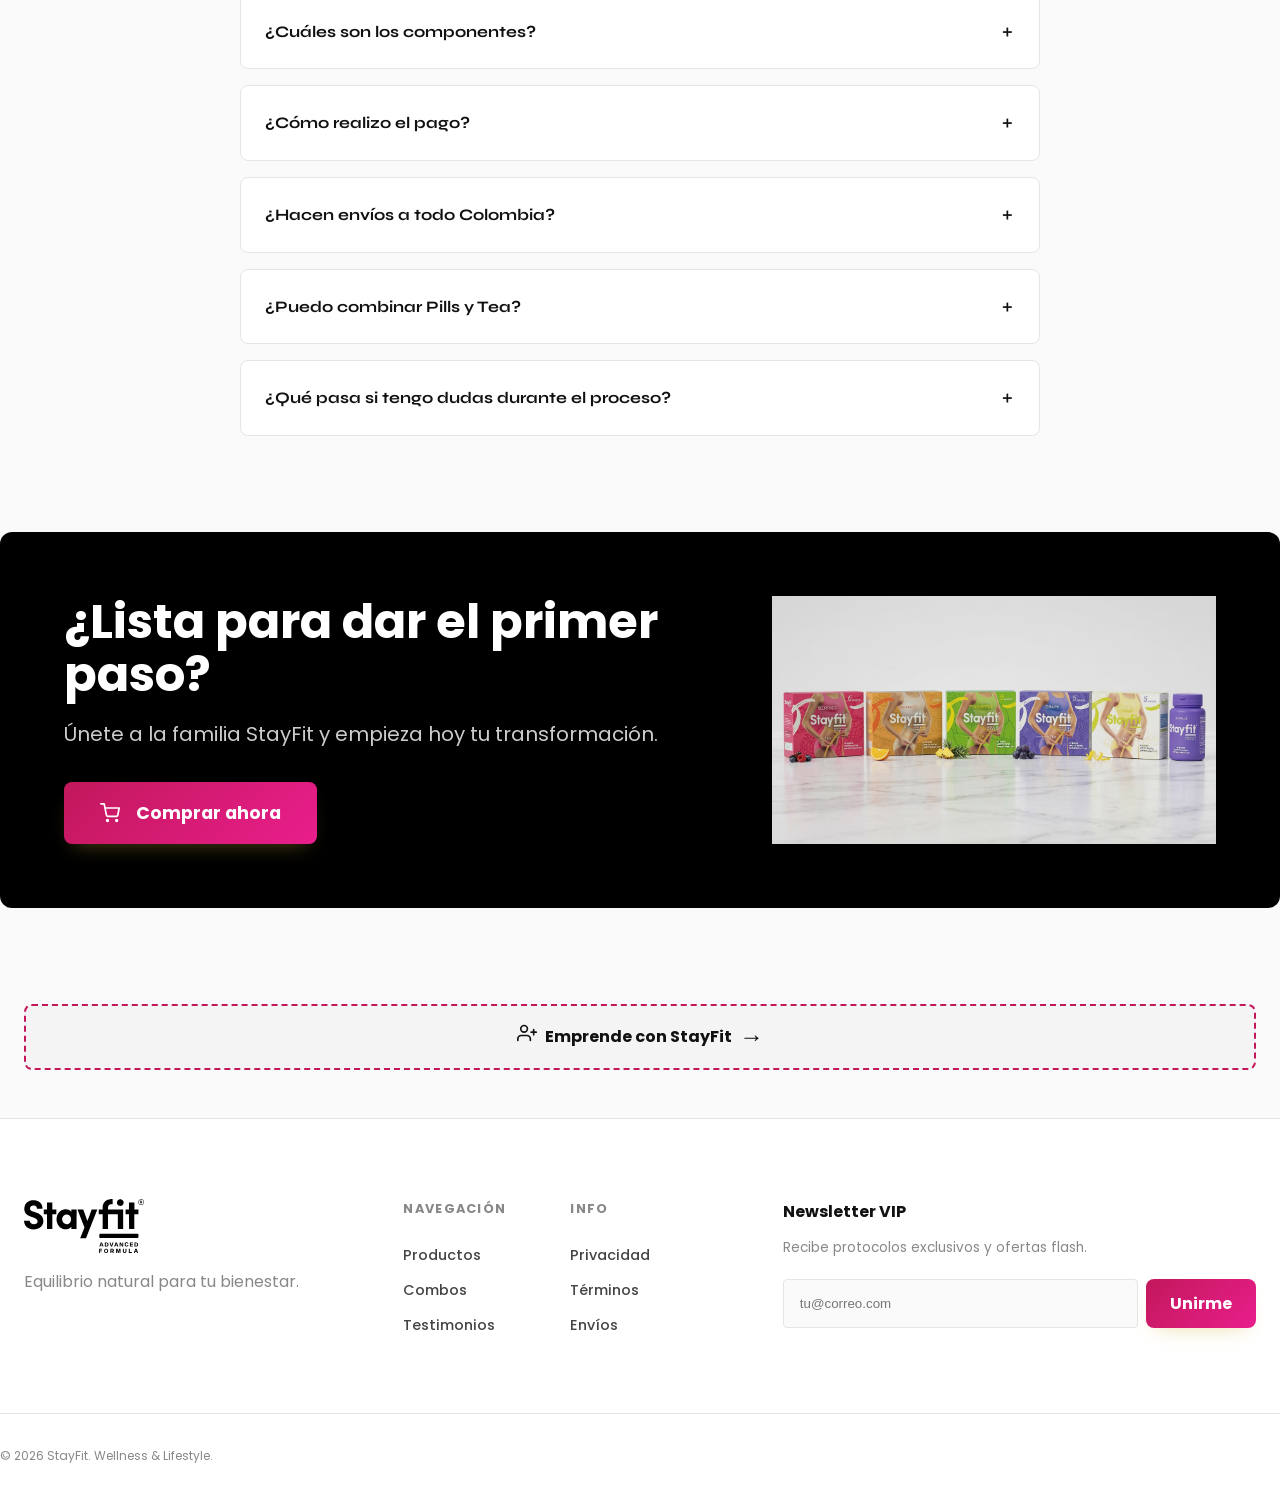
==== commit 6ab79578: "fix(client): correcciones finales v2 — catálogos hero, combos, FAQ, mayoristas - Hero: reemplaza bad" ====
--- a/index.html
+++ b/index.html
@@ -209,9 +209,9 @@
                 </button>
                 <a href="#cat" class="btn btn-outline" style="border-width: 2px; font-weight: 700;">Ver Catálogo</a>
             </div>
-            <div class="hero-usa-badge">
-                <span class="usa-flag">🇺🇸</span>
-                <span>Envíos a <strong>Estados Unidos</strong> disponibles</span>
+            <div class="hero-catalog-btns">
+                <a href="/usd" class="btn btn-primary btn-sm">Catálogo USA 🇺🇸</a>
+                <a href="#cat" class="btn btn-outline btn-sm" style="border-width: 2px; font-weight: 700;">Catálogo Colombia 🇨🇴</a>
             </div>
         </article>
 
@@ -298,29 +298,29 @@
                     <article class="combo-card reveal delay-1 featured">
                         <div class="combo-header">
                             <span class="combo-tag accent">IDEAL PARA INICIAR</span>
-                            <span class="combo-subtitle">INICIO</span>
+                            <span class="combo-subtitle">Protocolo 45 días</span>
                         </div>
                         <h3 class="combo-name">Combo 1: Inicio Poderoso</h3>
-                        <p class="combo-desc">1 Frasco de Pastillas + 1 Caja de Té</p>
+                        <p class="combo-desc">Fácil adaptación y resultados seguros</p>
                         <div class="combo-price" data-amount-cop="340000" data-amount-usd="200">$340.000 COP</div>
                         <ul class="combo-features">
-                            <li>1 Frasco de Quemador StayFit (60 cápsulas)</li>
-                            <li>1 Caja de Té StayFit (Sabor a elección)</li>
+                            <li>1 Frasco de Quemador StayFit (30 pastillas)</li>
+                            <li>1 Caja de Té StayFit (15 sobres, Sabor a elección)</li>
                         </ul>
                         <button onclick="openModal('Combo 1 (Mix Inicial)', 340000, '🎁')" class="btn btn-primary btn-full mt-auto">¡Empezar Ahora!</button>
                     </article>
 
                     <article class="combo-card reveal delay-2">
                         <div class="combo-header">
-                            <span class="combo-tag">AHORRO PACK</span>
-                            <span class="combo-subtitle">DÚO PODER</span>
+                            <span class="combo-tag">DÚO PODER</span>
+                            <span class="combo-subtitle">Protocolo 30 días</span>
                         </div>
                         <h3 class="combo-name">Combo 2: Dúo Poder</h3>
                         <p class="combo-desc">Ideal para perder peso y mantenerse.</p>
                         <div class="combo-price" data-amount-cop="260000" data-amount-usd="160">$260.000 COP</div>
                         <ul class="combo-features">
-                            <li>2 Cajas de StayFit Tea</li>
-                            <li>✓ Control de ansiedad prolongada</li>
+                            <li>2 Cajas de StayFit Tea (cada caja contiene 15 sobres)</li>
+                            <li>Control de ansiedad prolongada</li>
                         </ul>
                         <button onclick="openModal('Combo 2 (Dúo Poder)', 260000, '🔥')" class="btn btn-secondary btn-full mt-auto">Asegurar Mi Pack</button>
                     </article>
@@ -334,7 +334,7 @@
                         <p class="combo-desc">Tratamiento intensivo para 45 días. El favorito para transformaciones reales.</p>
                         <div class="combo-price" data-amount-cop="375000" data-amount-usd="230">$375.000 COP</div>
                         <ul class="combo-features">
-                            <li style="font-weight: 700;">3 Cajas de StayFit Tea</li>
+                            <li>3 Cajas de StayFit Tea (cada caja contiene 15 sobres)</li>
                         </ul>
                         <button onclick="openModal('Combo 3 (Máximo Ahorro)', 375000, '✨')" class="btn btn-primary btn-full mt-auto">Asegurar Máximo Ahorro</button>
                     </article>
@@ -346,7 +346,15 @@
         <section class="section-bento section-padding" id="beneficios">
             <div class="container">
                 <div class="bento-grid bento-grid-3">
-                    <article class="bento-item reveal delay-1" style="--bento-bg: var(--bento-peach);">
+                    <article class="bento-item reveal delay-1" style="--bento-bg: var(--bento-lilac); border: 1px dashed var(--brand-primary);">
+                        <div class="bento-icon">
+                            <svg xmlns="http://www.w3.org/2000/svg" width="32" height="32" viewBox="0 0 24 24" fill="none" stroke="currentColor" stroke-width="2" stroke-linecap="round" stroke-linejoin="round"><circle cx="12" cy="12" r="10"/><line x1="2" y1="12" x2="22" y2="12"/><path d="M12 2a15.3 15.3 0 0 1 4 10 15.3 15.3 0 0 1-4 10 15.3 15.3 0 0 1-4-10 15.3 15.3 0 0 1 4-10z"/></svg>
+                        </div>
+                        <h3 class="bento-title">Envíos a USA 🇺🇸</h3>
+                        <p>Llegamos a todo Estados Unidos. Pastillas: $130 USD | Té: $80 USD. Envío: $20 USD adicionales.</p>
+                        <a href="https://wa.me/573172691600?text=Hola,%20quiero%20hacer%20un%20pedido%20desde%20Estados%20Unidos" target="_blank" class="bento-cta">Compra Inmediata →</a>
+                    </article>
+                    <article class="bento-item reveal delay-2" style="--bento-bg: var(--bento-peach);">
                         <div class="bento-icon">
                             <svg xmlns="http://www.w3.org/2000/svg" width="32" height="32" viewBox="0 0 24 24" fill="none" stroke="currentColor" stroke-width="2" stroke-linecap="round" stroke-linejoin="round"><rect x="1" y="3" width="15" height="13"/><polygon points="16 8 20 8 23 11 23 16 16 16 16 8"/><circle cx="5.5" cy="18.5" r="2.5"/><circle cx="18.5" cy="18.5" r="2.5"/></svg>
                         </div>
@@ -354,21 +362,13 @@
                         <p>Envíos seguros a toda Colombia. Recibe en 2-4 días hábiles.</p>
                         <button onclick="openModal('Tratamiento StayFit', 210000, '🚚')" class="bento-cta">Compra Inmediata →</button>
                     </article>
-                    <article class="bento-item reveal delay-2" style="--bento-bg: var(--bento-mint);">
+                    <article class="bento-item reveal delay-3" style="--bento-bg: var(--bento-mint);">
                         <div class="bento-icon">
                             <svg xmlns="http://www.w3.org/2000/svg" width="32" height="32" viewBox="0 0 24 24" fill="none" stroke="currentColor" stroke-width="2" stroke-linecap="round" stroke-linejoin="round"><rect x="1" y="4" width="22" height="16" rx="2" ry="2"/><line x1="1" y1="10" x2="23" y2="10"/></svg>
                         </div>
                         <h3 class="bento-title">Pago contra entrega</h3>
                         <p>Disponible en Villavicencio y Yopal.</p>
                         <button onclick="openModal('Tratamiento StayFit', 210000, '🛒')" class="bento-cta">Compra Inmediata →</button>
-                    </article>
-                    <article class="bento-item reveal delay-4" style="--bento-bg: var(--bento-lilac); border: 1px dashed var(--brand-primary);">
-                        <div class="bento-icon">
-                            <svg xmlns="http://www.w3.org/2000/svg" width="32" height="32" viewBox="0 0 24 24" fill="none" stroke="currentColor" stroke-width="2" stroke-linecap="round" stroke-linejoin="round"><circle cx="12" cy="12" r="10"/><line x1="2" y1="12" x2="22" y2="12"/><path d="M12 2a15.3 15.3 0 0 1 4 10 15.3 15.3 0 0 1-4 10 15.3 15.3 0 0 1-4-10 15.3 15.3 0 0 1 4-10z"/></svg>
-                        </div>
-                        <h3 class="bento-title">Envíos a USA 🇺🇸</h3>
-                        <p>Llegamos a todo Estados Unidos. Pastillas: $130 USD | Té: $80 USD. Envío: $20 USD adicionales.</p>
-                        <a href="https://wa.me/573172691600?text=Hola,%20quiero%20hacer%20un%20pedido%20desde%20Estados%20Unidos" target="_blank" class="bento-cta">Compra Inmediata →</a>
                     </article>
                 </div>
             </div>
@@ -489,21 +489,19 @@
                         </div>
                     </details>
                     <details class="faq-item">
-                        <summary>¿Los productos tienen efectos secundarios?</summary>
+                        <summary>¿Cuáles son los componentes?</summary>
                         <div class="faq-answer">
-                            <p>StayFit está formulado con ingredientes 100% naturales y es seguro para el consumo diario. No contiene hormonas sintéticas ni estimulantes peligrosos. Sin embargo, si estás embarazada, lactando o tienes alguna condición médica, te recomendamos consultar con tu médico antes de usar cualquier quemador.</p>
+                            <p>StayFit está formulado con ingredientes 100% naturales: L-carnitina, picolinato de cromo, extracto de frutas y saborizante. Sin hormonas sintéticas ni estimulantes peligrosos. Si estás embarazada, lactando o tienes alguna condición médica, consulta con tu médico antes de usar.</p>
                         </div>
                     </details>
                     <details class="faq-item">
                         <summary>¿Cómo realizo el pago?</summary>
                         <div class="faq-answer">
-                            <p>Para tu comodidad, manejamos diversos canales oficiales:</p>
+                            <p>El método de pago se indica una vez esté confirmada tu orden. Nuestro asesor por WhatsApp te enviará los datos en ese momento.</p>
                             <ul>
-                                <li><strong>Transferencia Bancolombia:</strong> Disponible para todo el país.</li>
-                                <li><strong>Nequi:</strong> Transferencia inmediata.</li>
-                                <li><strong>Pago contra entrega:</strong> Disponible únicamente en Villavicencio y Yopal. Resto del país previo pago.</li>
+                                <li><strong>Pago contra entrega:</strong> Disponible únicamente en Villavicencio y Yopal.</li>
+                                <li><strong>Resto del país:</strong> Previo pago por Bancolombia o Nequi.</li>
                             </ul>
-                            <p>Solicita los datos actuales de transferencia directamente con tu asesor por WhatsApp.</p>
                         </div>
                     </details>
                     <details class="faq-item">
@@ -515,14 +513,23 @@
                     <details class="faq-item">
                         <summary>¿Puedo combinar Pills y Tea?</summary>
                         <div class="faq-answer">
-                            <p>No se deben combinar. La recomendación es iniciar con el té, que es de fácil adaptación, y posterior a terminarlo se inicia con las pastillas hasta finalizar el tratamiento.</p>
+                            <p>🚫 No tomar ambos productos simultáneamente. Debes iniciar y terminar uno de los dos, para posteriormente continuar con el otro hasta finalizar el tratamiento.</p>
+                            <p><strong>Recomendaciones de uso StayFit:</strong></p>
+                            <p>Dependiendo del producto elegido (💊 1 pastilla con agua / 1 sobre de té disuelto en agua caliente 🍵):</p>
+                            <ol>
+                                <li>Ingiere 1 servicio por día en ayunas cada mañana y 15 minutos después desayuna. Te ayudará a inhibir el apetito y la ansiedad. Repite hasta finalizar tu tratamiento.</li>
+                                <li>Toma mucha agua, de 2 a 3 litros en lo posible. Nuestros productos actúan como diuréticos eliminando toxinas del cuerpo.</li>
+                                <li>Evita comidas altas en grasas (fritos, gaseosas, harinas y bebidas alcohólicas). No es necesaria una dieta estricta, pero sí un consumo moderado.</li>
+                                <li>Realizar actividades físicas te ayudará a obtener mejores resultados.</li>
+                                <li>Recuerda que StayFit es un estilo de vida saludable y no un suplemento diario para tu alimentación.</li>
+                            </ol>
                         </div>
                     </details>
 
                     <details class="faq-item">
                         <summary>¿Qué pasa si tengo dudas durante el proceso?</summary>
                         <div class="faq-answer">
-                            <p>A diferencia de otras marcas, no te dejamos sola. Al adquirir StayFit, tienes acceso a nuestro canal de WhatsApp donde resolvemos tus dudas sobre dosis, alimentación y cómo potenciar tus resultados cada vez que lo necesites.</p>
+                            <p>Al adquirir StayFit, tienes acceso a nuestro canal de WhatsApp donde resolvemos tus dudas sobre dosis, alimentación y cómo potenciar tus resultados cada vez que lo necesites.</p>
                         </div>
                     </details>
                 </div>
@@ -555,7 +562,7 @@
                         <span class="distributor-icon">
                             <svg xmlns="http://www.w3.org/2000/svg" width="20" height="20" viewBox="0 0 24 24" fill="none" stroke="currentColor" stroke-width="2" stroke-linecap="round" stroke-linejoin="round"><path d="M16 21v-2a4 4 0 0 0-4-4H5a4 4 0 0 0-4 4v2"/><circle cx="8.5" cy="7" r="4"/><line x1="20" y1="8" x2="20" y2="14"/><line x1="23" y1="11" x2="17" y2="11"/></svg>
                         </span>
-                        <span class="distributor-text">¿Eres distribuidor? Emprende con StayFit</span>
+                        <span class="distributor-text">Emprende con StayFit</span>
                         <span class="distributor-arrow">→</span>
                     </summary>
                     <div class="wholesale-content">
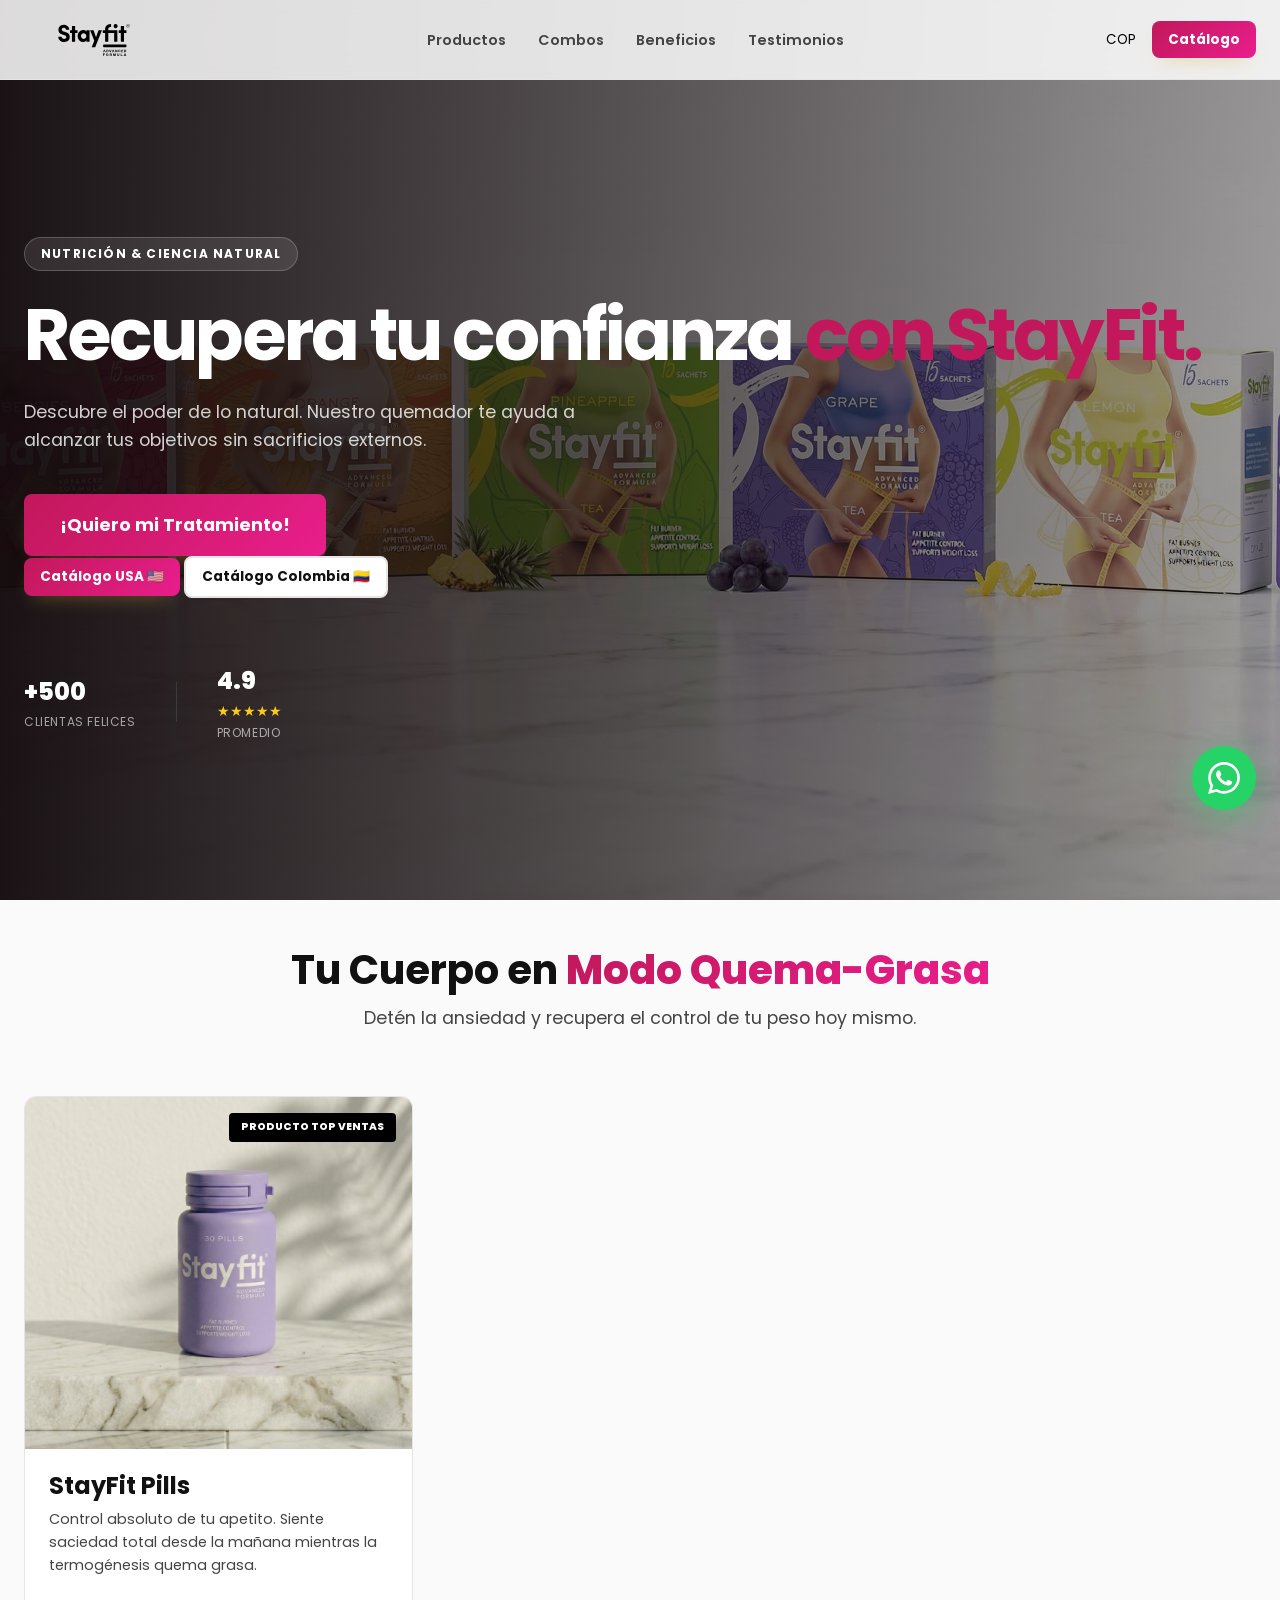
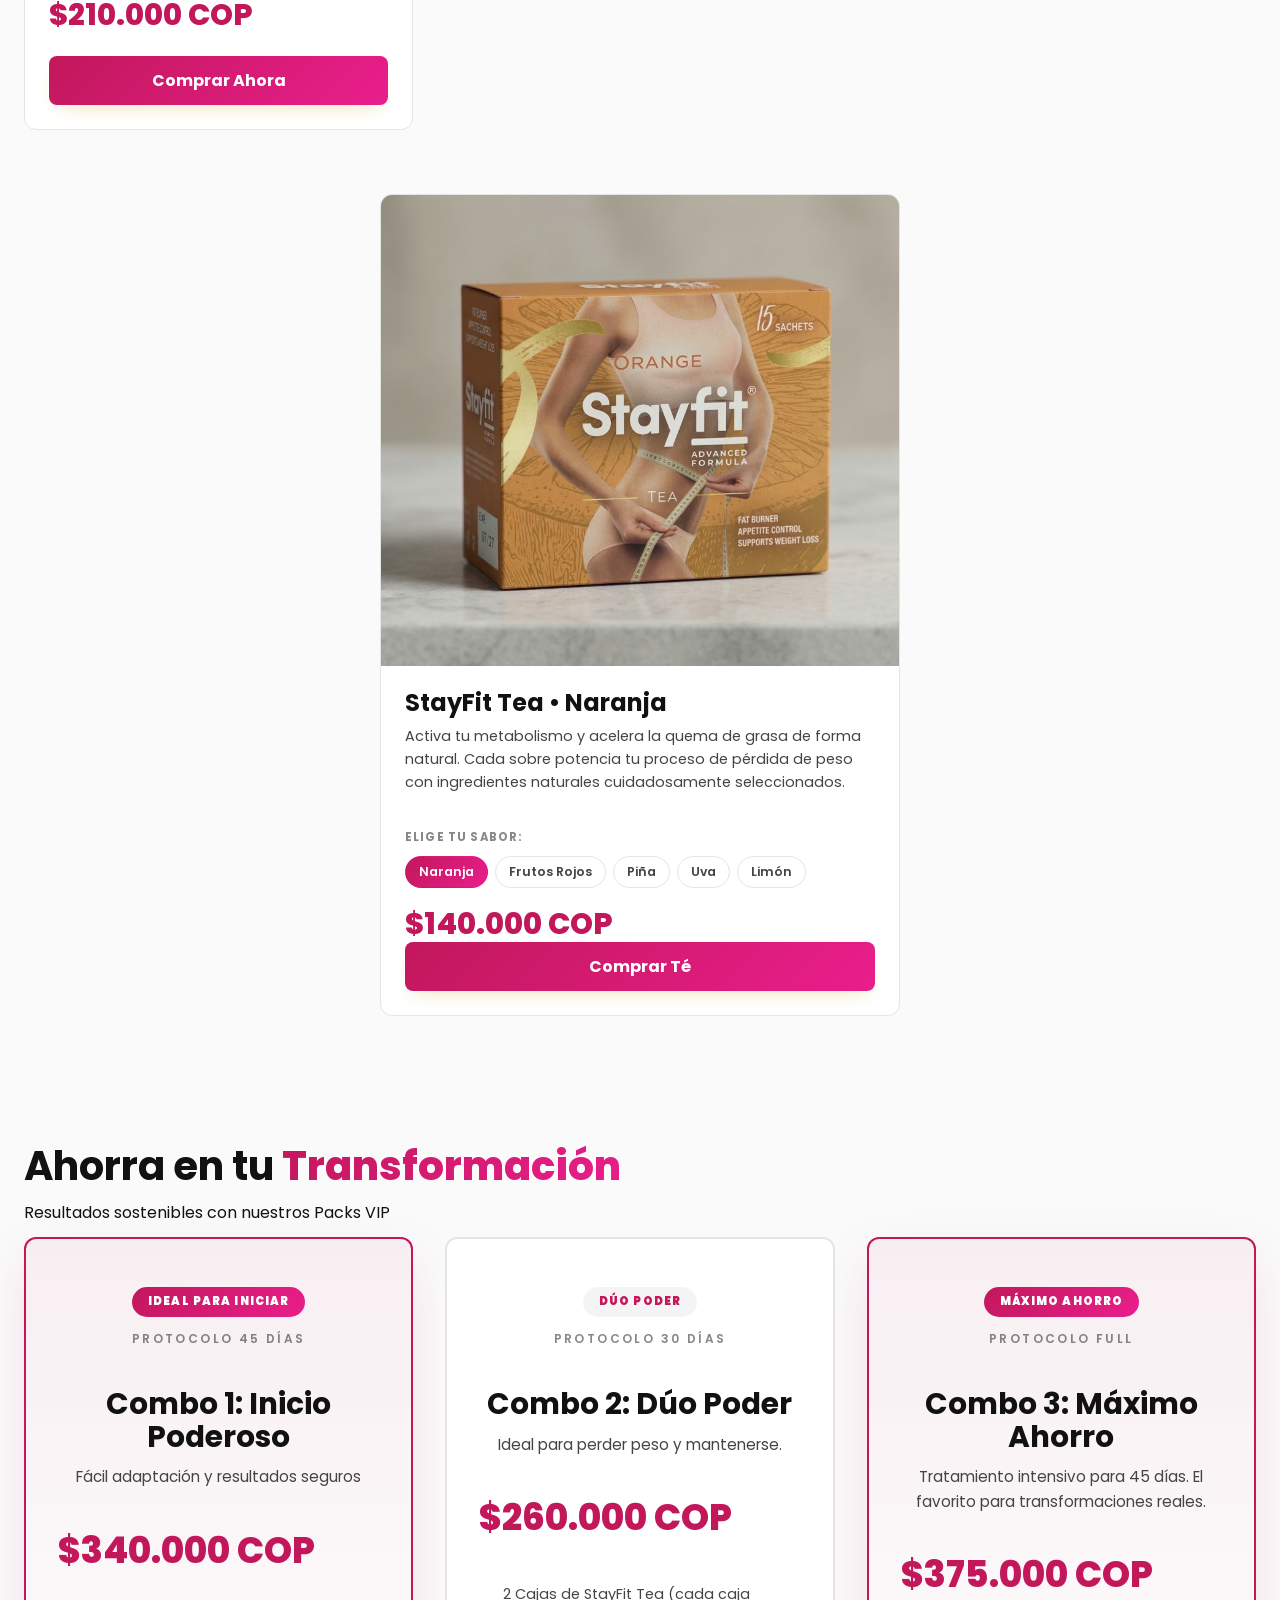
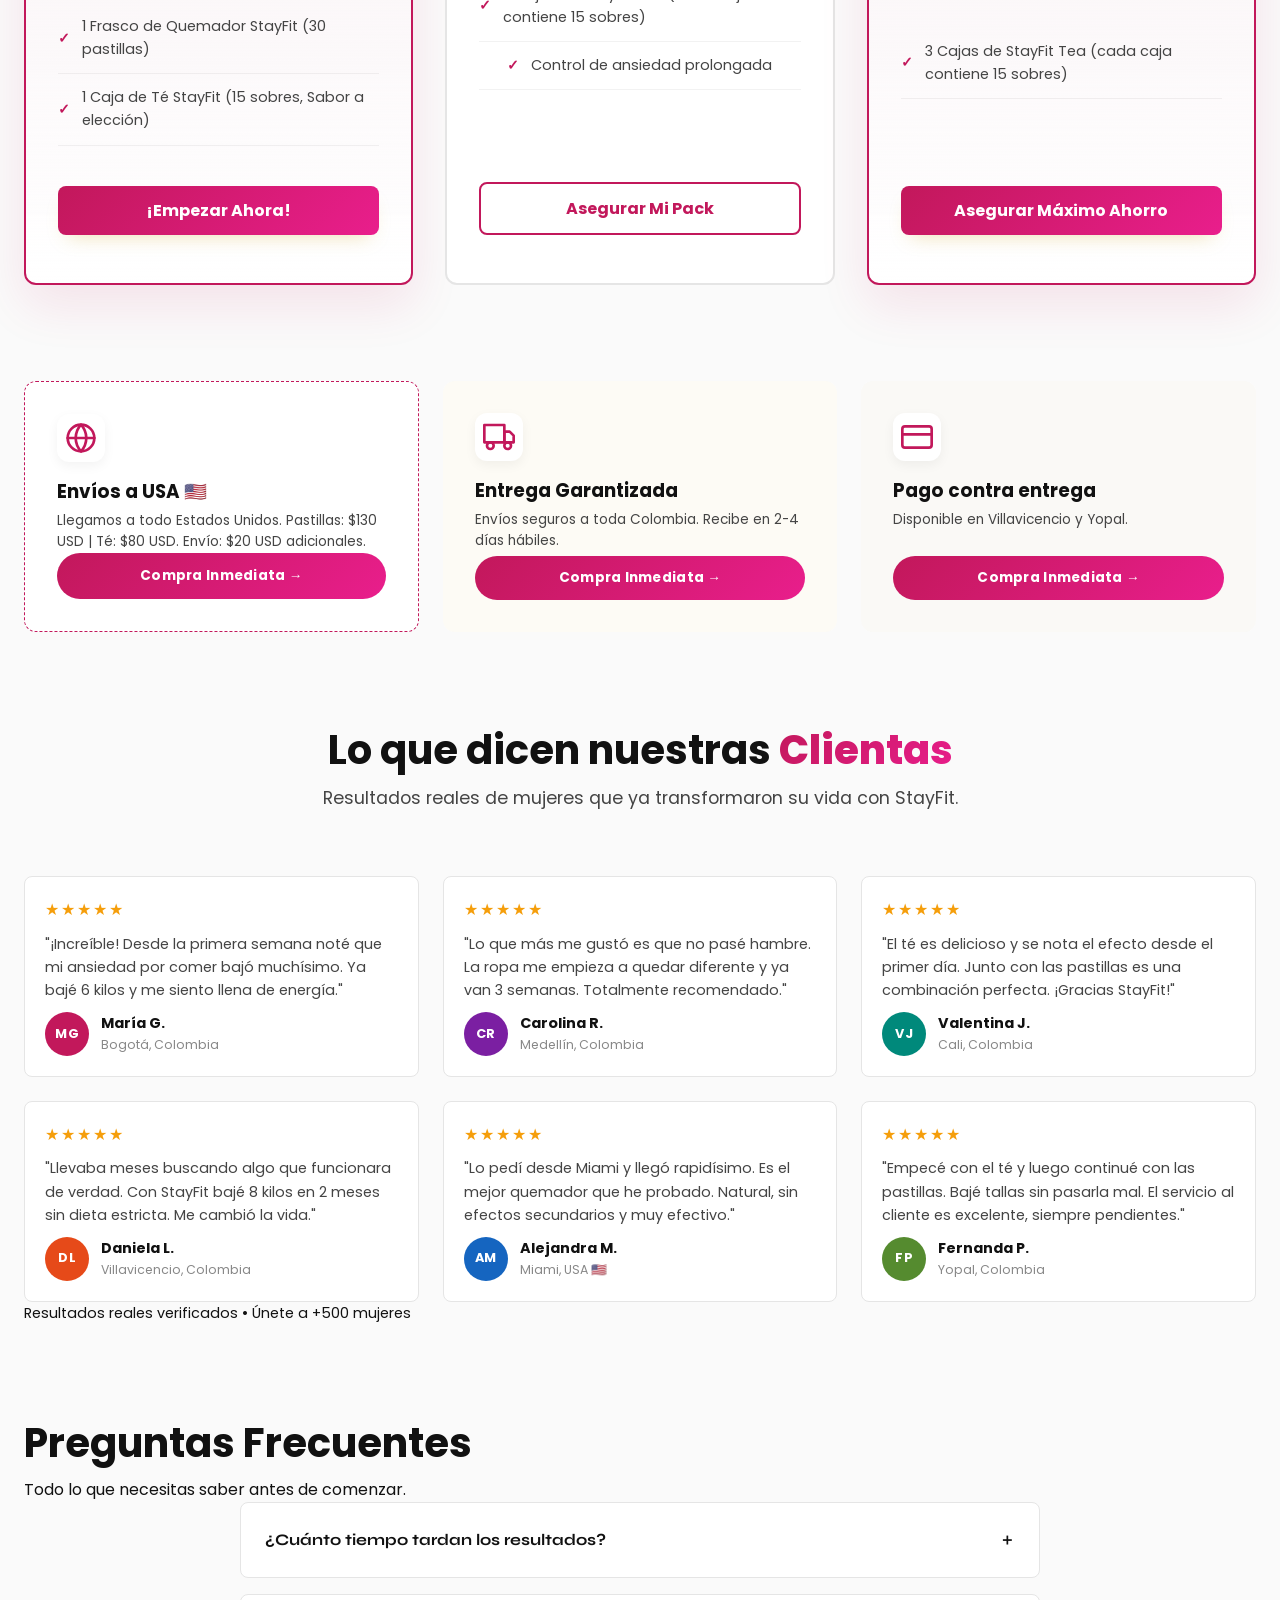
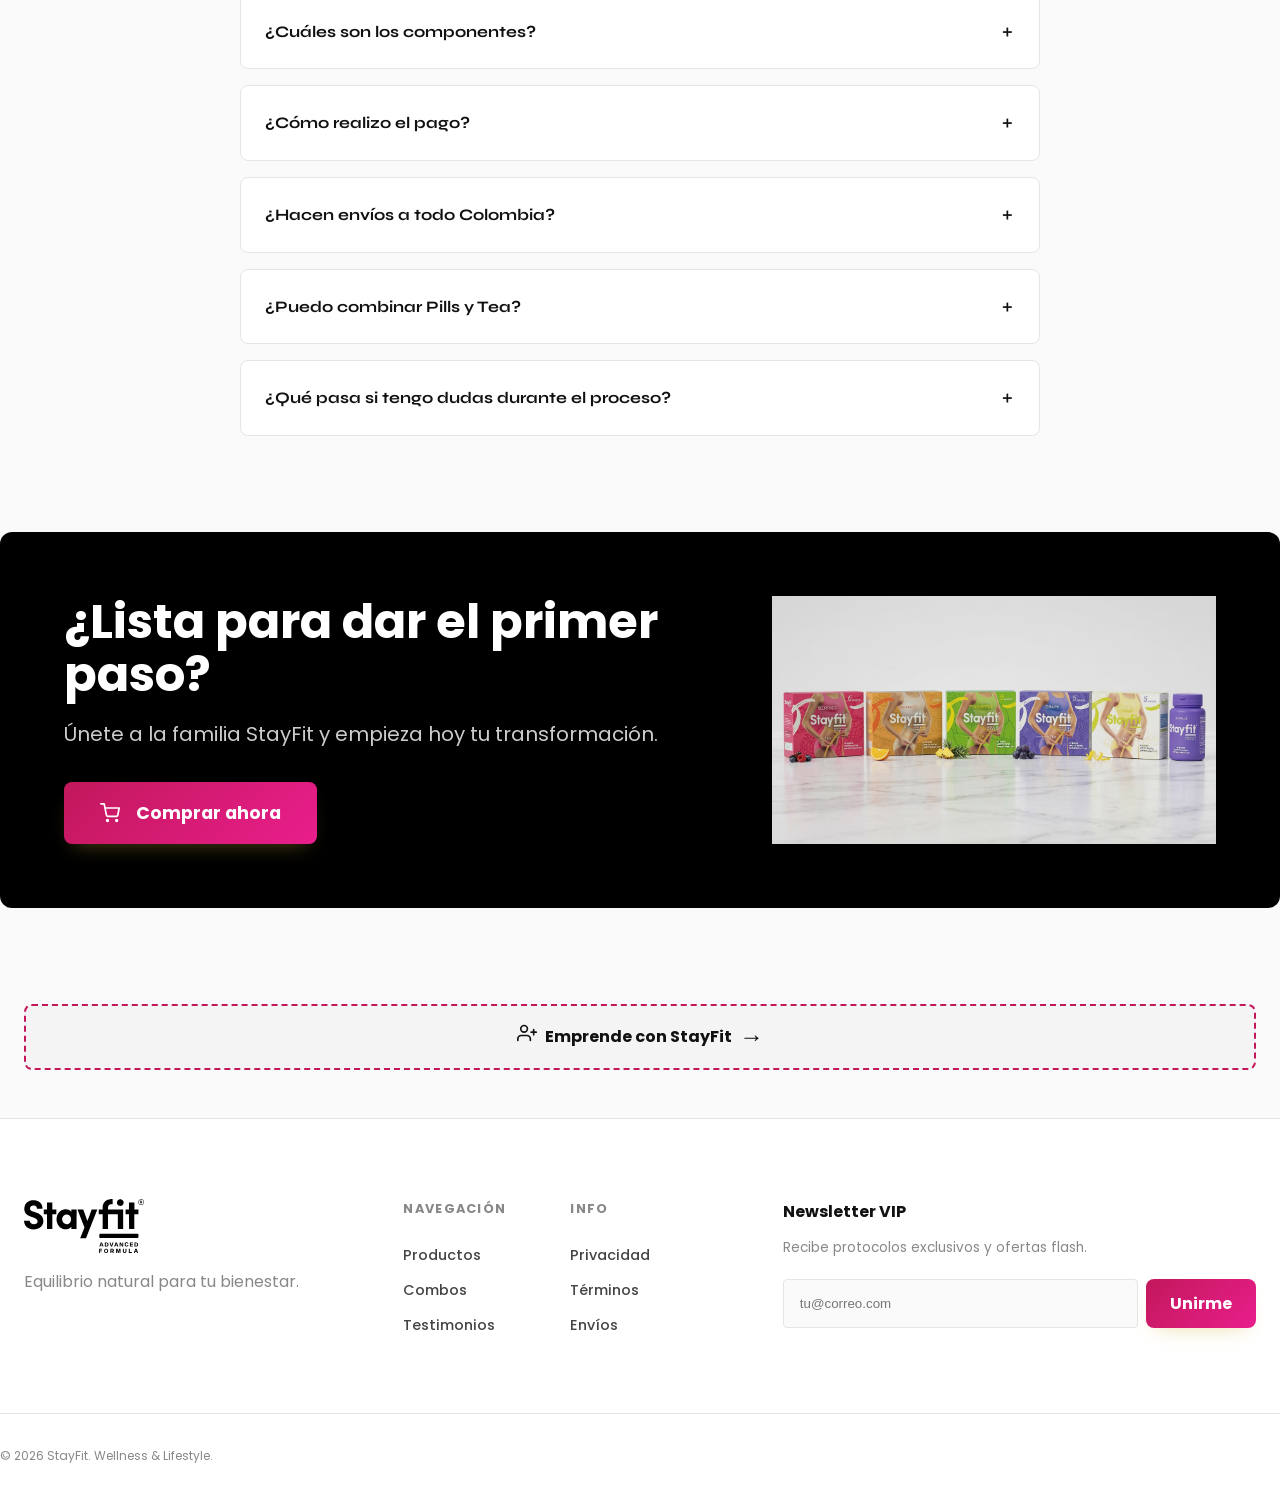
==== commit eb9eeebc: "fix(hero): quitar botón «Ver Catálogo», dejar solo ¡Quiero mi Tratamiento! + Catálogo USA + Catálogo" ====
--- a/index.html
+++ b/index.html
@@ -207,7 +207,6 @@
                         id="cta-hero">
                     ¡Quiero mi Tratamiento!
                 </button>
-                <a href="#cat" class="btn btn-outline" style="border-width: 2px; font-weight: 700;">Ver Catálogo</a>
             </div>
             <div class="hero-catalog-btns">
                 <a href="/usd" class="btn btn-primary btn-sm">Catálogo USA 🇺🇸</a>
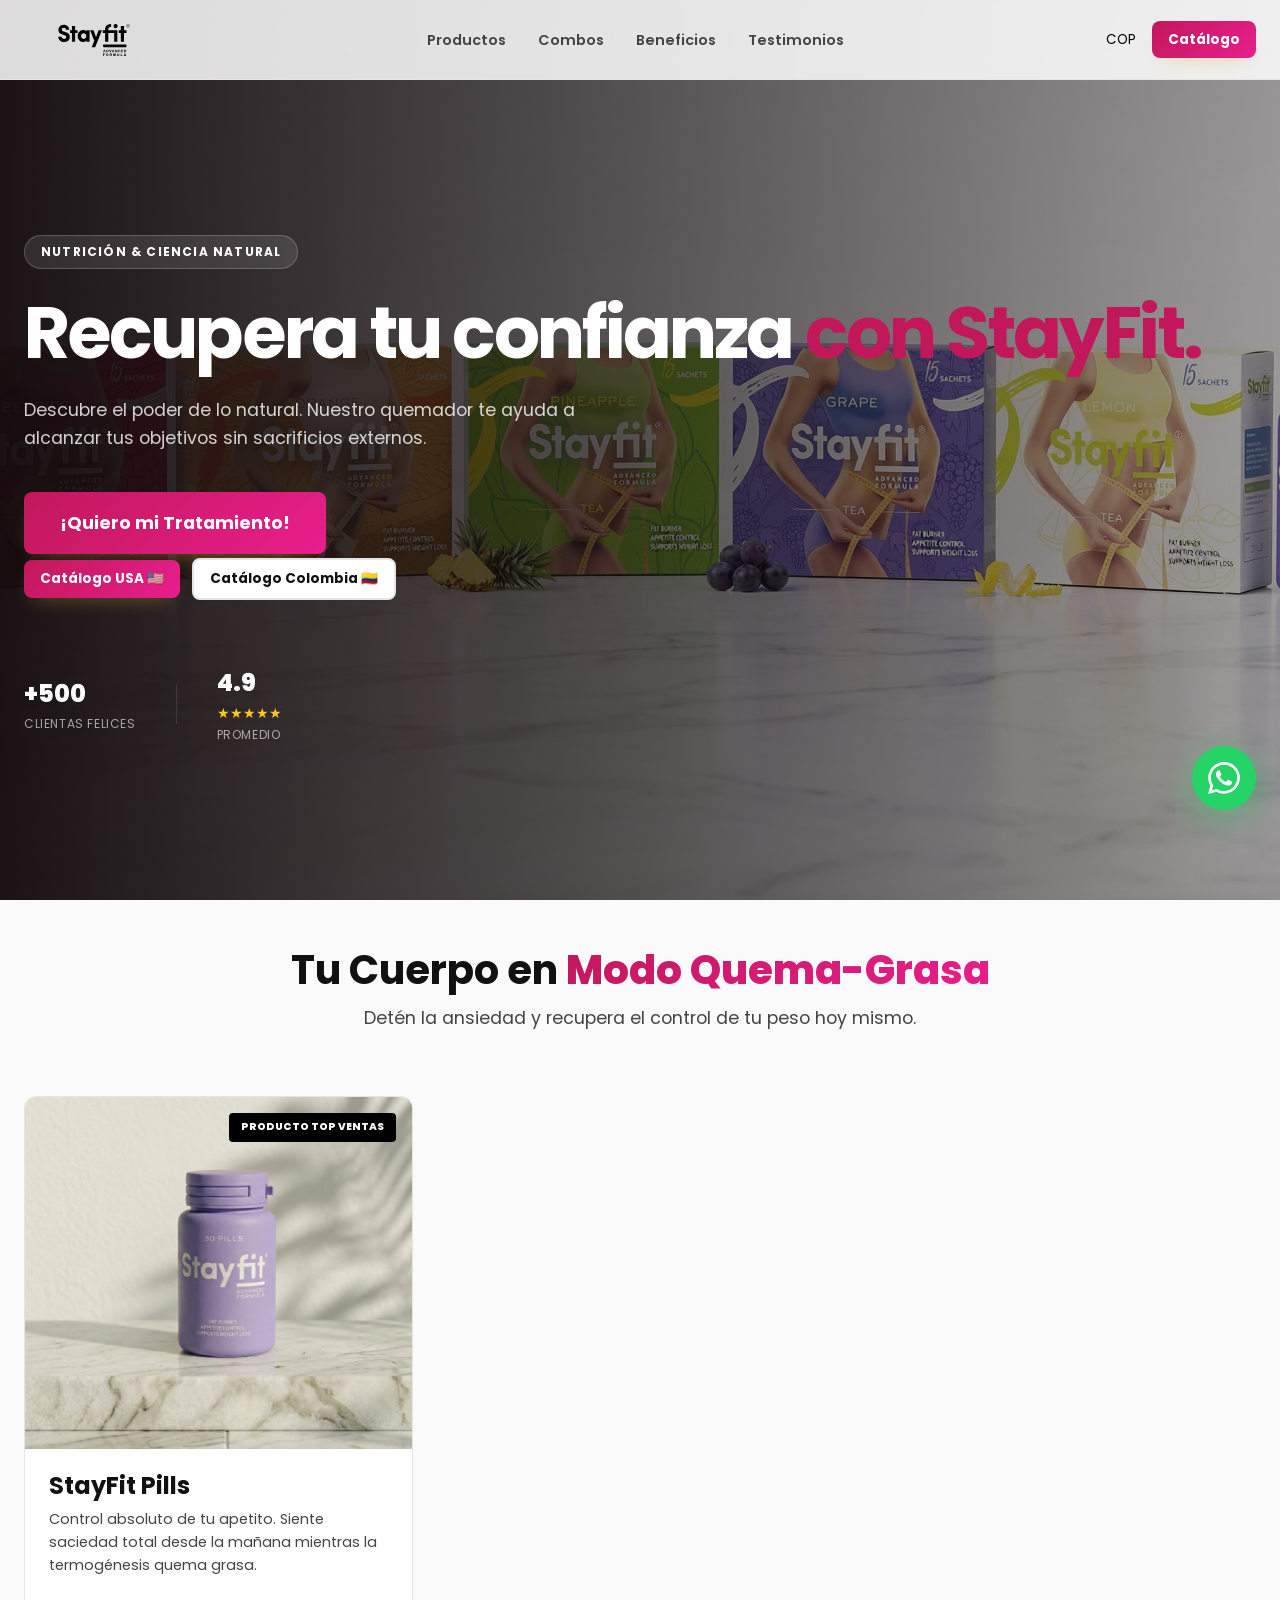
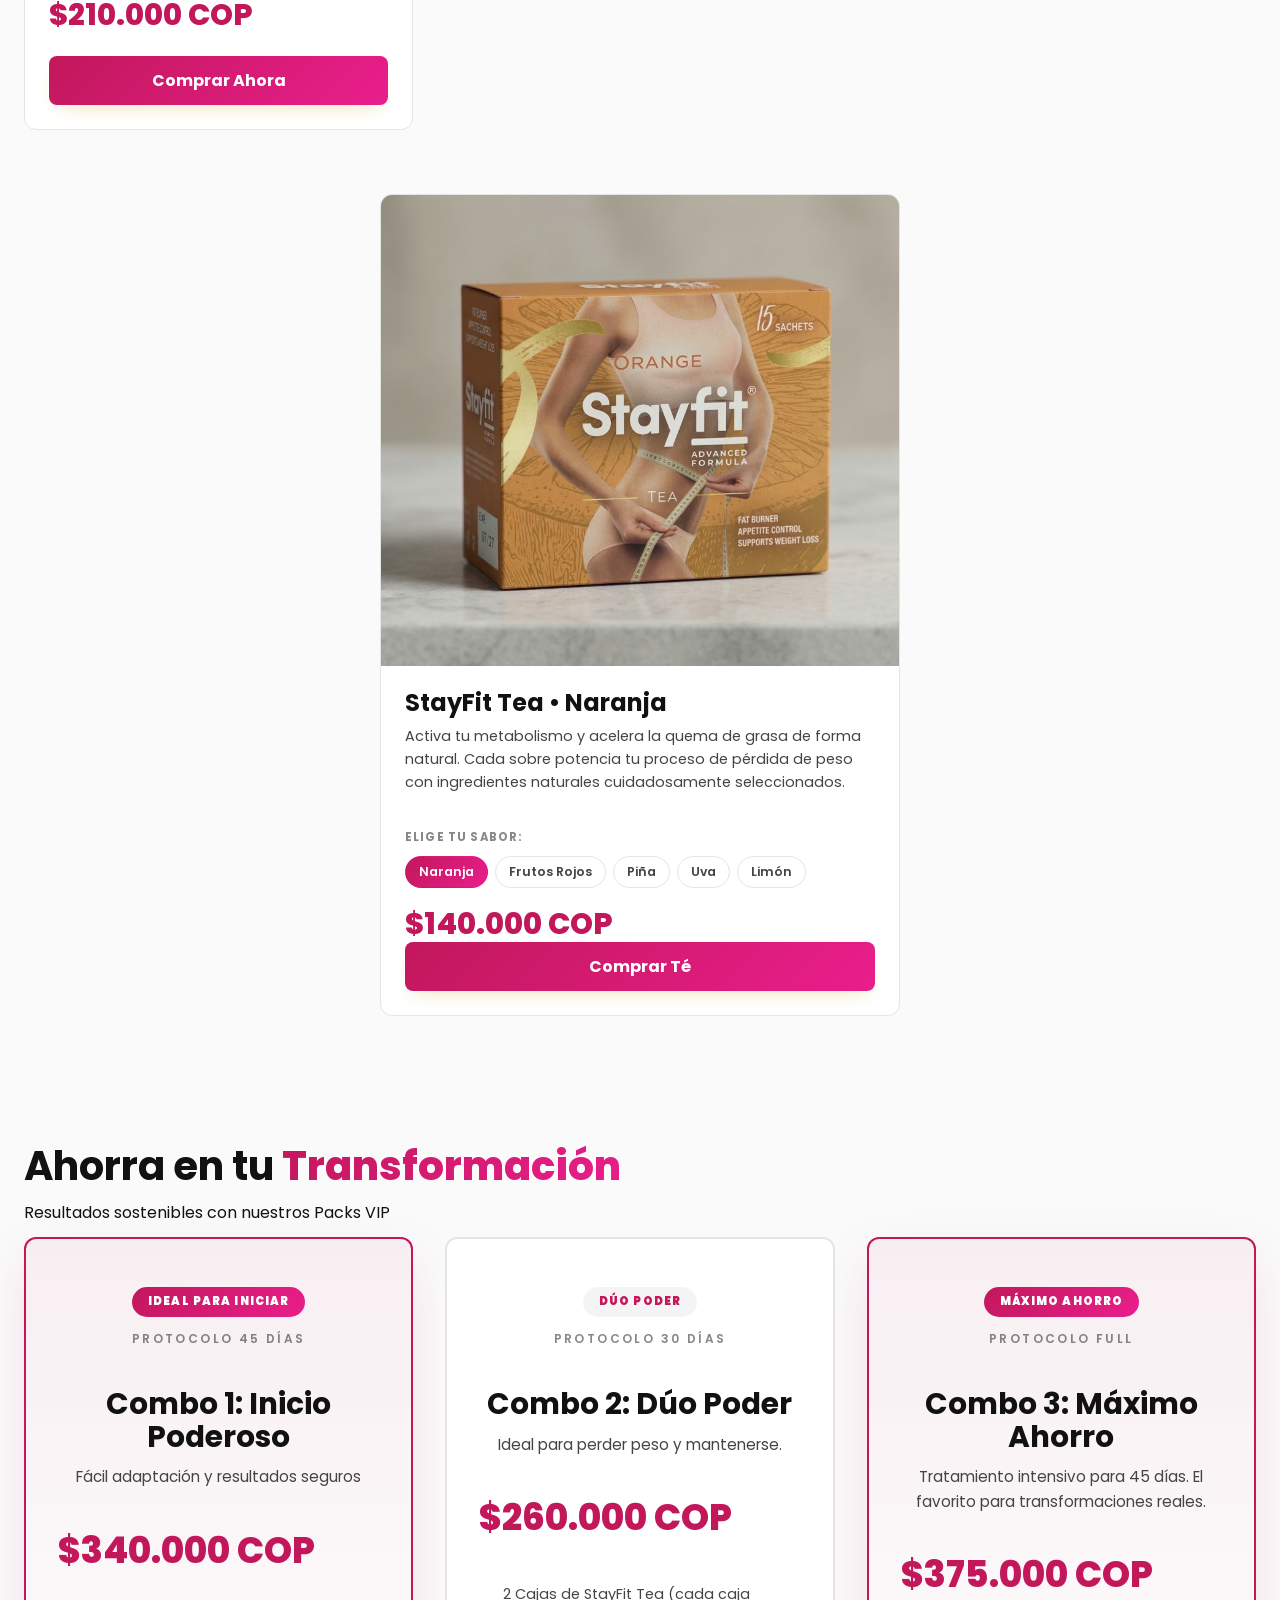
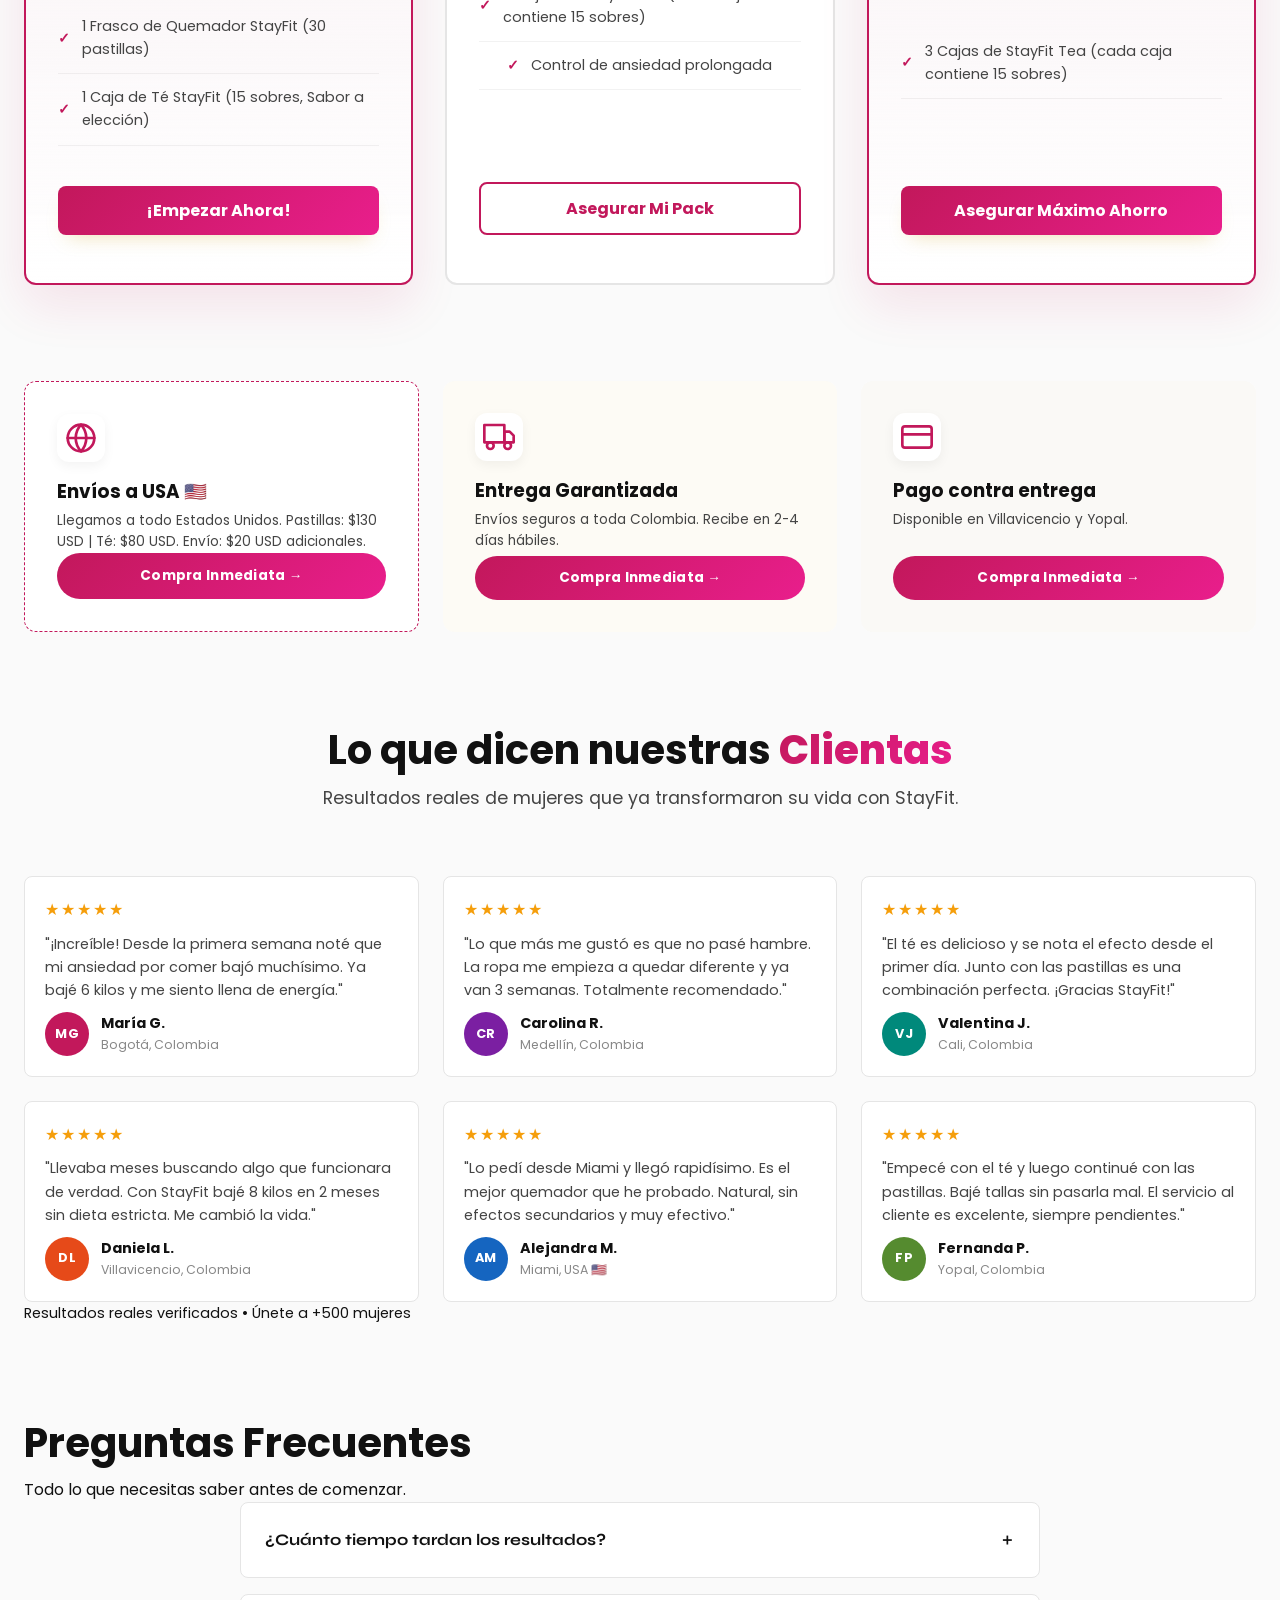
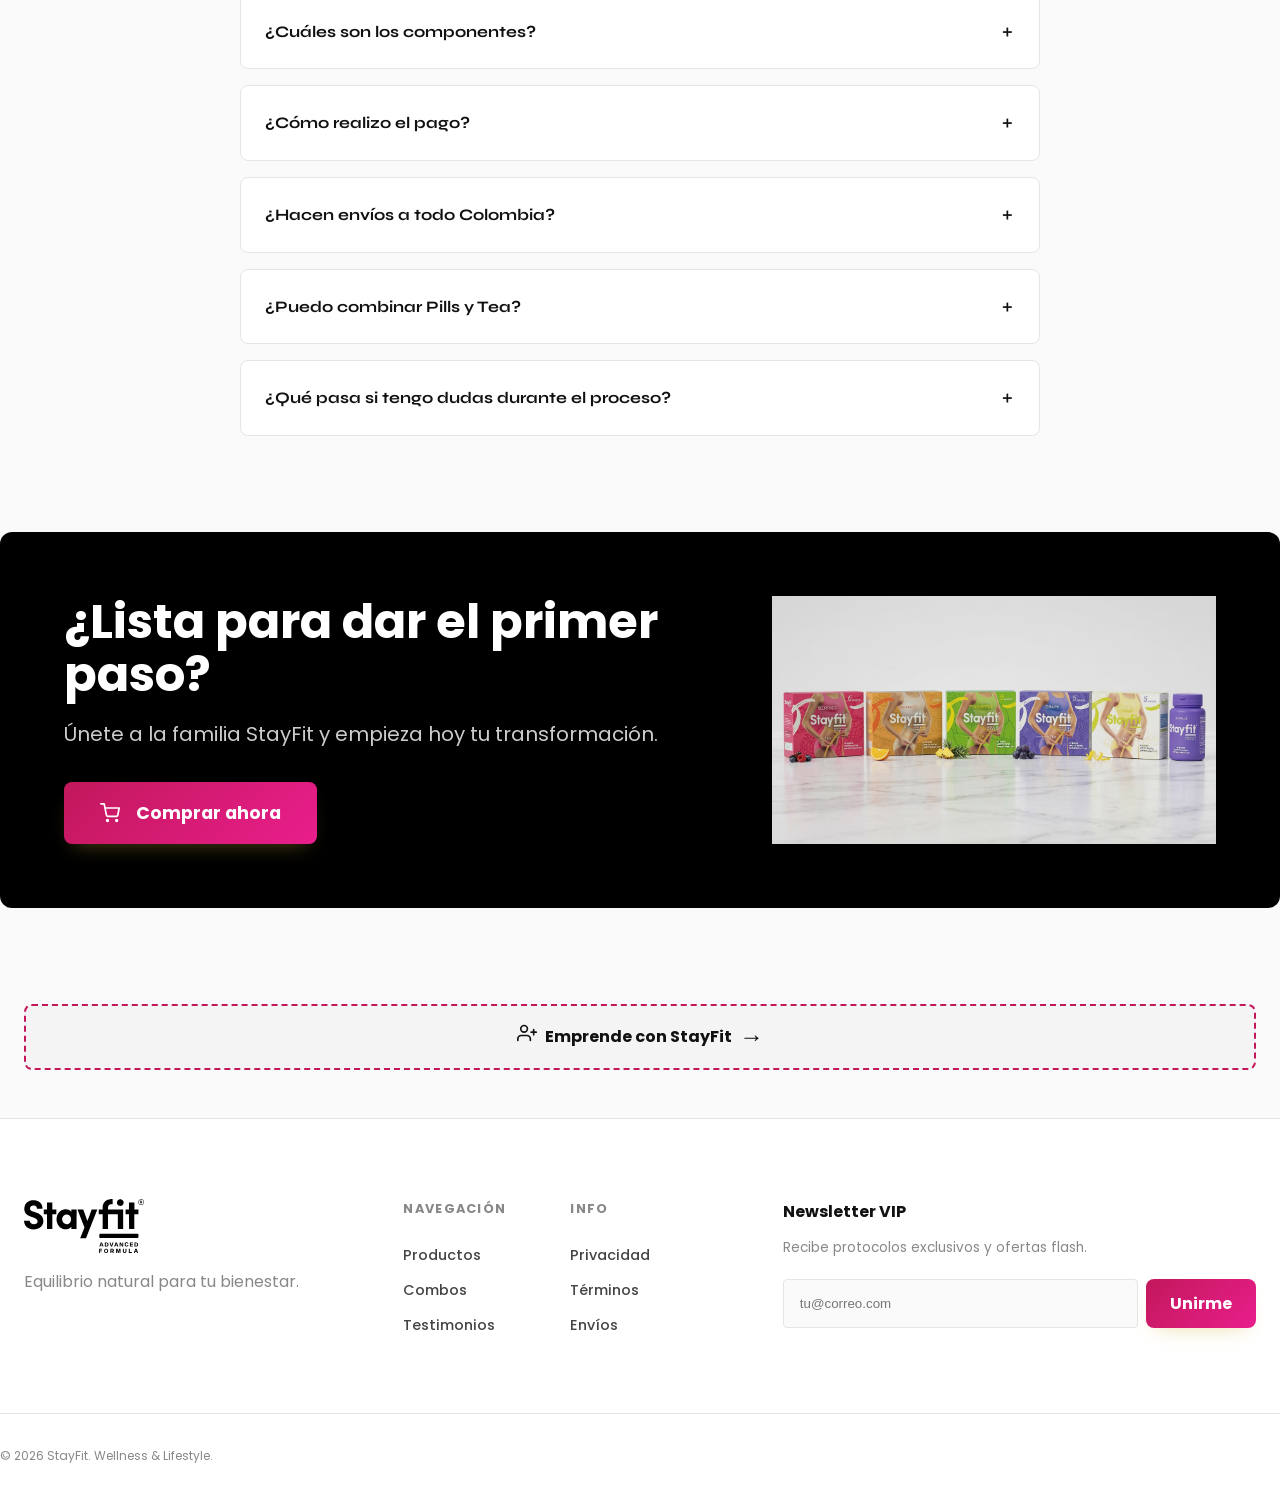
==== commit aef3f128: "feat(hero): Catálogo USA cambia precios a USD en la misma página - Agrega sfSetCurrency() helper en " ====
--- a/index.html
+++ b/index.html
@@ -209,8 +209,8 @@
                 </button>
             </div>
             <div class="hero-catalog-btns">
-                <a href="/usd" class="btn btn-primary btn-sm">Catálogo USA 🇺🇸</a>
-                <a href="#cat" class="btn btn-outline btn-sm" style="border-width: 2px; font-weight: 700;">Catálogo Colombia 🇨🇴</a>
+                <a href="#cat" class="btn btn-primary btn-sm" onclick="sfSetCurrency('USD')">Catálogo USA 🇺🇸</a>
+                <a href="#cat" class="btn btn-outline btn-sm" style="border-width: 2px; font-weight: 700;" onclick="sfSetCurrency('COP')">Catálogo Colombia 🇨🇴</a>
             </div>
         </article>
 
@@ -916,6 +916,27 @@
       }
 
       overlay.addEventListener('click', (e) => { if (e.target === overlay) closeModal(); });
+
+      function sfSetCurrency(c) {
+        localStorage.setItem('sf_currency', c);
+        if (window.Billing && typeof window.Billing.setCurrency === 'function') {
+          window.Billing.setCurrency(c);
+        } else {
+          var toggle = document.getElementById('currency-toggle');
+          if (toggle) toggle.innerText = c;
+          document.querySelectorAll('[data-amount-cop]').forEach(function(el) {
+            var amt = el.getAttribute('data-amount-' + c.toLowerCase());
+            var locale = c === 'COP' ? 'es-CO' : 'en-US';
+            var f = '$' + Number(amt).toLocaleString(locale);
+            var tag = '<small>' + c + '</small>';
+            if (el.classList.contains('price-main') || el.classList.contains('combo-price') || el.classList.contains('price-strikethrough')) {
+              el.innerHTML = f + ' ' + tag;
+            } else {
+              el.innerHTML = f + ' ' + c;
+            }
+          });
+        }
+      }
     </script>
 
     <!-- Tea Flavor Autoplay Slider -->
--- a/globals.css
+++ b/globals.css
@@ -150,11 +150,14 @@
 }
 .hero-desc { font-size: 1.1rem; color: rgba(255,255,255,0.8); max-width: 600px; margin-bottom: 40px; }
 .hero-actions { display: flex; gap: 16px; align-items: center; }
+.hero-catalog-btns { display: flex; gap: 12px; align-items: center; flex-wrap: wrap; margin-top: 4px; }
 
 @media (max-width: 768px) {
     .hero-bg { width: 100%; mask-image: linear-gradient(to bottom, transparent, black 40%); opacity: 0.4; }
     .hero-title { font-size: 2.5rem; }
     .hero-actions { flex-direction: column; width: 100%; }
+    .hero-catalog-btns { flex-direction: column; width: 100%; }
+    .hero-catalog-btns .btn { width: 100%; text-align: center; }
     .btn-full-mobile { width: 100%; }
 }
 
